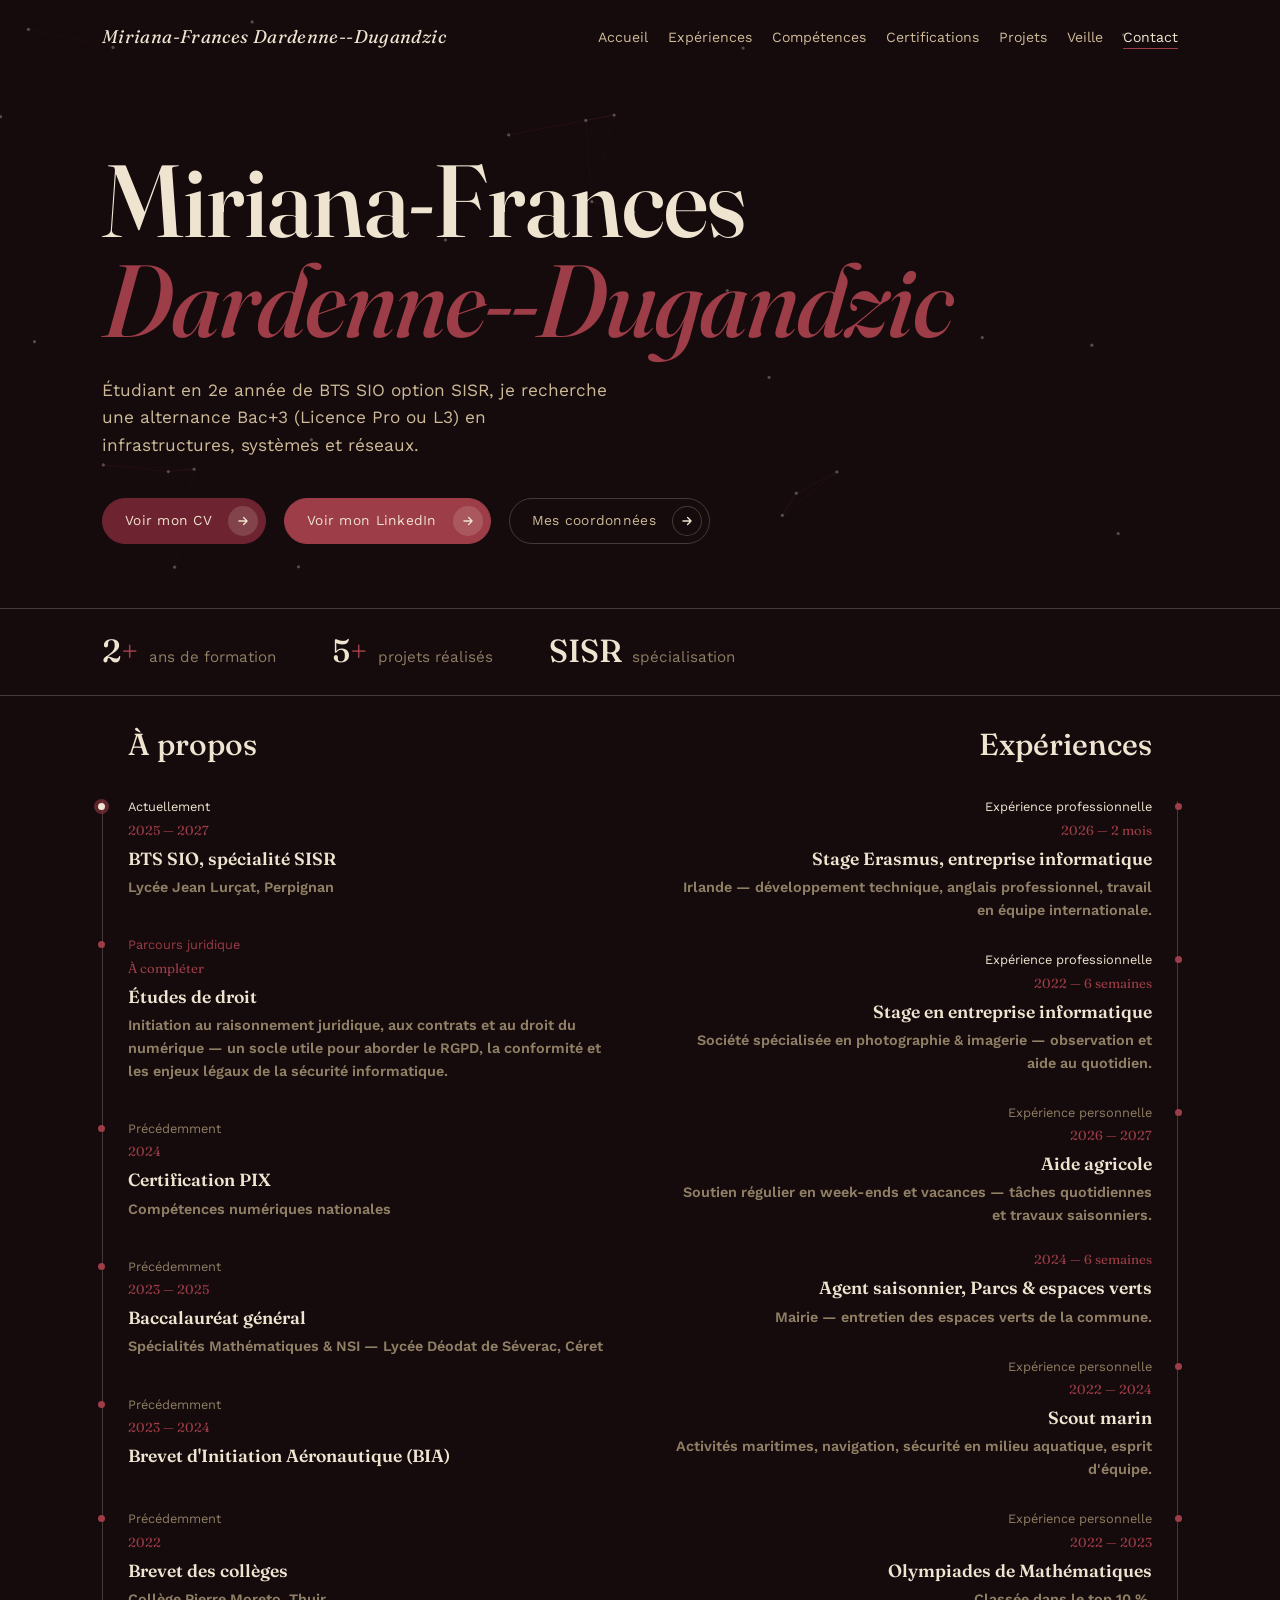
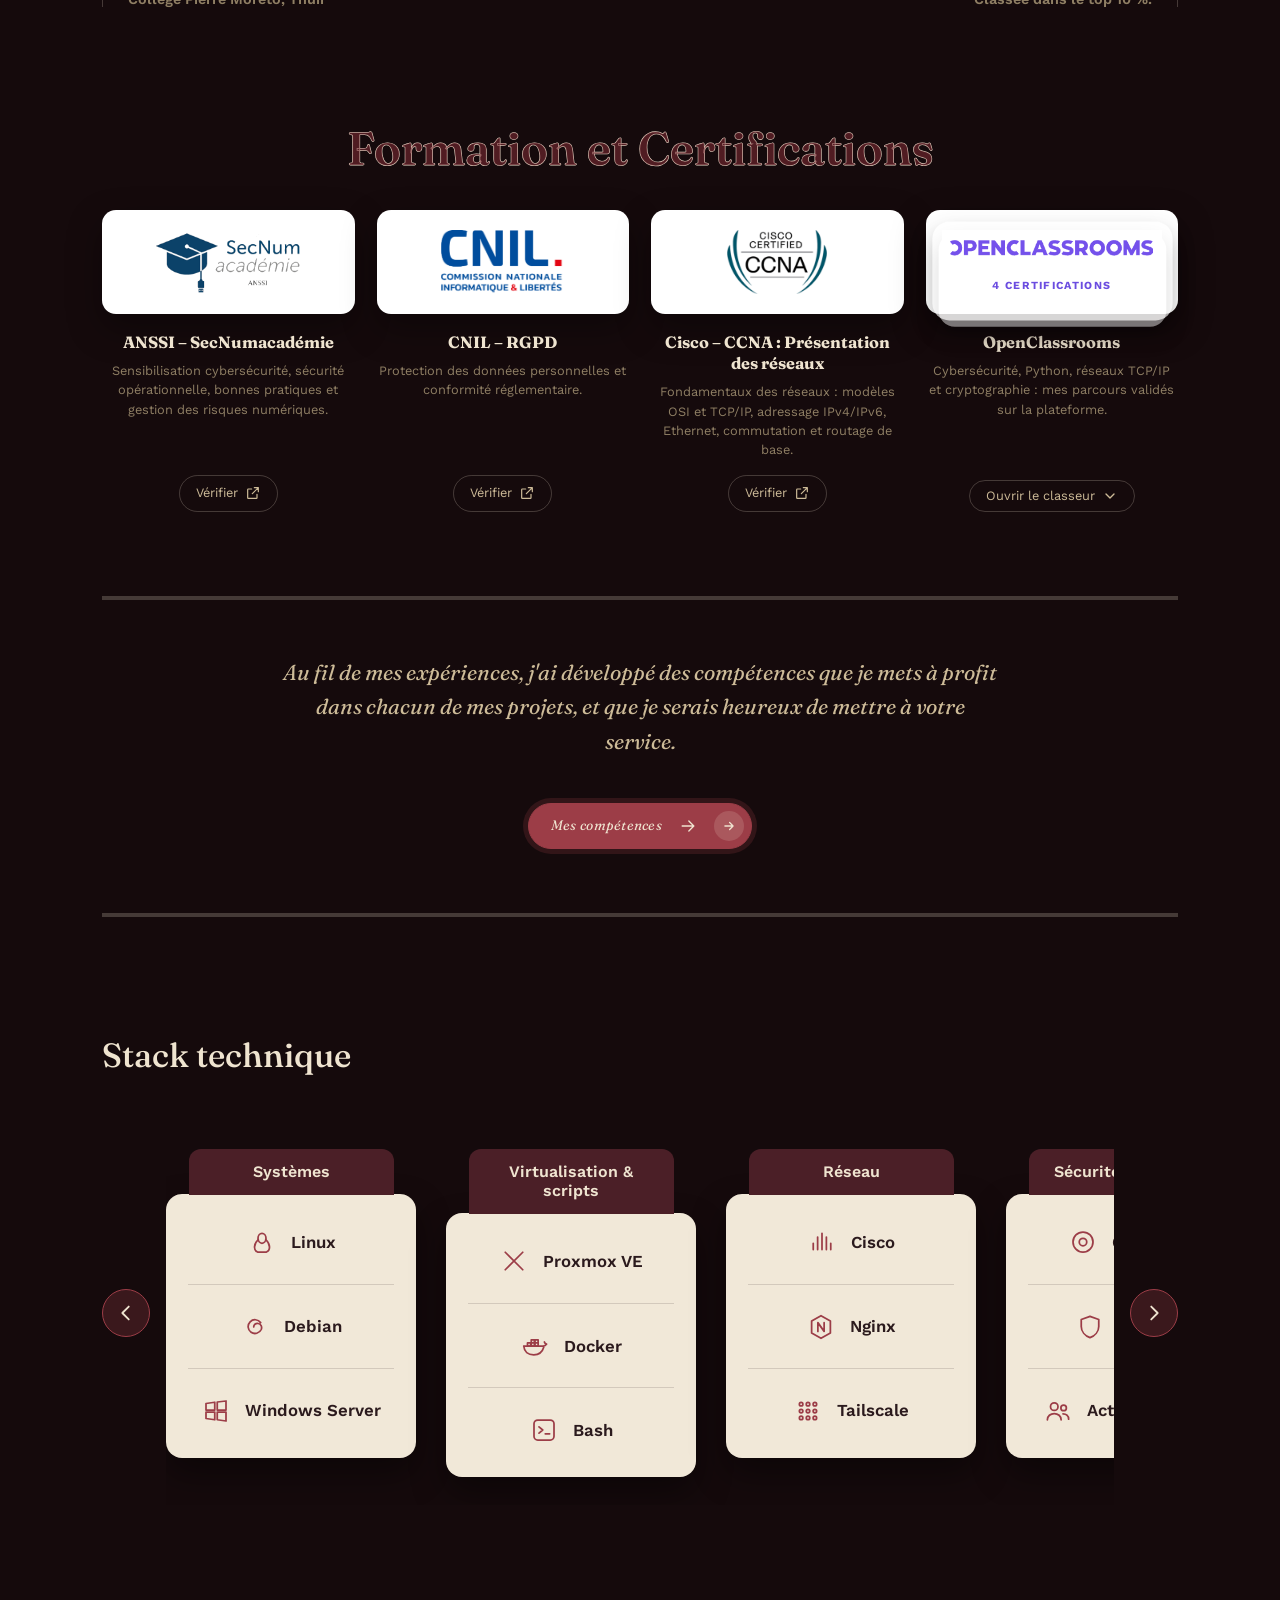
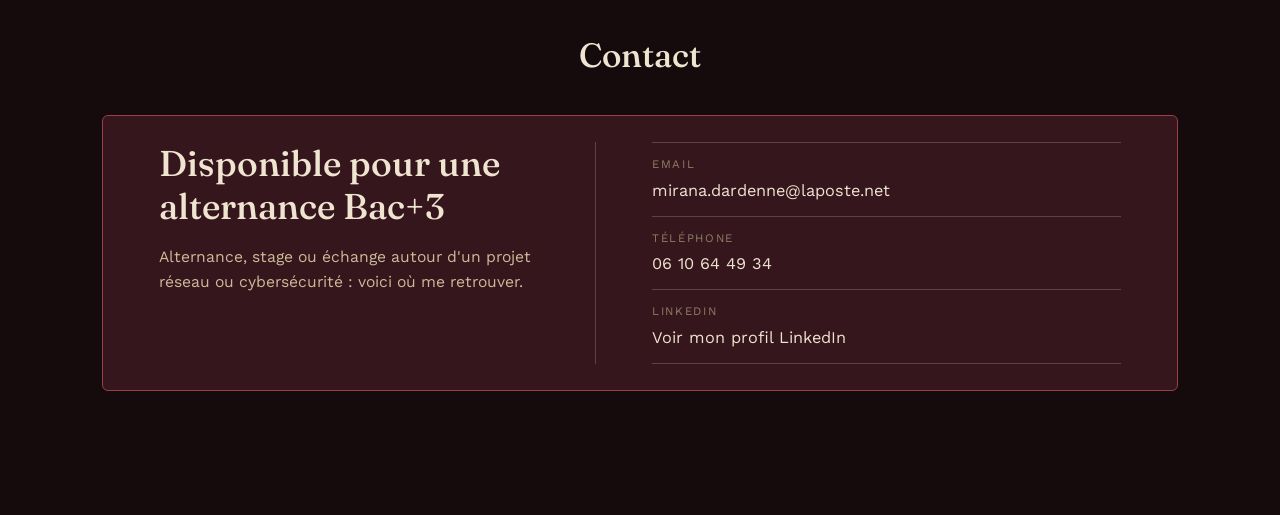
==== index.html @ 7b044eae "Add files via upload" ====
<!DOCTYPE html>
<html lang="fr">
<head>
<meta charset="UTF-8">
<meta name="viewport" content="width=device-width, initial-scale=1.0">
<title>Miriana-Frances Dardenne--Dugandzic — Portfolio</title>
<meta name="description" content="Portfolio de Miriana Dardenne, étudiante en BTS SIO spécialité réseaux (SISR).">
<link rel="preconnect" href="https://fonts.googleapis.com">
<link rel="preconnect" href="https://fonts.gstatic.com" crossorigin>
<link href="https://fonts.googleapis.com/css2?family=Fraunces:ital,opsz,wght@0,9..144,300;0,9..144,400;0,9..144,500;0,9..144,600;1,9..144,400;1,9..144,500&family=Work+Sans:wght@300;400;500;600&display=swap" rel="stylesheet">
<link rel="stylesheet" href="style.css">
</head>
<body>

<header id="site-header">
  <div class="wrap">
    <a href="index.html" class="brand">Miriana-Frances Dardenne--Dugandzic</a>
    <button class="nav-toggle" id="navToggle" aria-label="Menu">
      <span></span><span></span><span></span>
    </button>
    <nav id="siteNav">
      <ul>
        <li><a href="#" class="nav-link">Accueil</a></li>
        <li><a href="#apropos" class="nav-link">Expériences</a></li>
        <li><a href="competences.html#competences" class="nav-link">Compétences</a></li>
        <li><a href="#certifications" class="nav-link">Certifications</a></li>
        <li><a href="projets.html#projets" class="nav-link">Projets</a></li>
        <li><a href="veille.html#veille" class="nav-link">Veille</a></li>
        <li><a href="#contact" class="nav-link">Contact</a></li>
      </ul>
    </nav>
  </div>
</header>

<!-- ================= HERO ================= -->
<section class="hero" style="border-top:none; padding:150px 0 64px;">
  <canvas id="network-canvas"></canvas>
  <div class="wrap">
    <h1>Miriana-Frances<br><em>Dardenne--Dugandzic</em></h1>
    <p class="lead">Étudiant en 2e année de BTS SIO option SISR, je recherche une alternance Bac+3 (Licence Pro ou L3) en infrastructures, systèmes et réseaux.</p>
    <div class="cta-row">
      <a href="CV_Miriana_Dardenne.pdf" target="_blank" rel="noopener" class="btn btn-primary">Voir mon CV</a>
      <!-- 🔧 remplace le lien ci-dessous par l'adresse de ton profil LinkedIn -->
      <a href="https://www.linkedin.com/in/miriana-dardenne-1625ba385/" target="_blank" rel="noopener" class="btn btn-accent">Voir mon LinkedIn</a>
      <a href="#contact" class="btn btn-ghost">Mes coordonnées</a>
    </div>
  </div>
</section>

<!-- ================= CHIFFRES CLÉS ================= -->
<section class="stats-band">
  <div class="wrap">
    <div class="stats-row">
      <div class="stat">
        <span class="stat-value">2<em>+</em></span>
        <span class="stat-label">ans de formation</span>
      </div>
      <div class="stat">
        <span class="stat-value">5<em>+</em></span>
        <span class="stat-label">projets réalisés</span>
      </div>
      <div class="stat">
        <span class="stat-value">SISR</span>
        <span class="stat-label">spécialisation</span>
      </div>
    </div>
  </div>
</section>

<!-- ================= À PROPOS ================= -->
<section id="apropos">
  <div class="wrap">
    <div class="section-panel no-frame">

      <div class="parcours-cols">

        <!-- À gauche : À propos (parcours de formation) -->
        <div class="parcours-col">
          <h3 class="col-title">À propos</h3>
          <div class="timeline parcours">
        <div class="timeline-item is-current">
          <span class="timeline-state">Actuellement</span>
          <span class="timeline-year">2025 — 2027</span>
          <h3>BTS SIO, spécialité SISR</h3>
          <p>Lycée Jean Lurçat, Perpignan</p>
        </div>
        <!-- 🔧 À compléter : précise l'année, l'établissement et le niveau de tes études de droit -->
        <div class="timeline-item is-law">
          <span class="timeline-state">Parcours juridique</span>
          <span class="timeline-year">À compléter</span>
          <h3>Études de droit</h3>
          <p>Initiation au raisonnement juridique, aux contrats et au droit du numérique — un socle utile pour aborder le RGPD, la conformité et les enjeux légaux de la sécurité informatique.</p>
        </div>
        <div class="timeline-item">
          <span class="timeline-state">Précédemment</span>
          <span class="timeline-year">2024</span>
          <h3>Certification PIX</h3>
          <p>Compétences numériques nationales</p>
        </div>
        <div class="timeline-item">
          <span class="timeline-state">Précédemment</span>
          <span class="timeline-year">2023 — 2025</span>
          <h3>Baccalauréat général</h3>
          <p>Spécialités Mathématiques &amp; NSI — Lycée Déodat de Séverac, Céret</p>
        </div>
        <div class="timeline-item">
          <span class="timeline-state">Précédemment</span>
          <span class="timeline-year">2023 — 2024</span>
          <h3>Brevet d'Initiation Aéronautique (BIA)</h3>
        </div>
        <div class="timeline-item">
          <span class="timeline-state">Précédemment</span>
          <span class="timeline-year">2022</span>
          <h3>Brevet des collèges</h3>
          <p>Collège Pierre Moreto, Thuir</p>
        </div>
          </div>
        </div>

        <!-- À droite : Expériences (professionnelles puis personnelles), en miroir -->
        <div class="parcours-col parcours-col-right">
          <h3 class="col-title">Expériences</h3>
          <div class="timeline parcours parcours-exp parcours-mirror">
        <div class="timeline-item is-pro">
          <span class="timeline-state">Expérience professionnelle</span>
          <span class="timeline-year">2026 — 2 mois</span>
          <h3>Stage Erasmus, entreprise informatique</h3>
          <p>Irlande — développement technique, anglais professionnel, travail en équipe internationale.</p>
        </div>
        <div class="timeline-item is-pro">
          <span class="timeline-state">Expérience professionnelle</span>
          <span class="timeline-year">2022 — 6 semaines</span>
          <h3>Stage en entreprise informatique</h3>
          <p>Société spécialisée en photographie &amp; imagerie — observation et aide au quotidien.</p>
        </div>
        <div class="timeline-item">
          <span class="timeline-state">Expérience personnelle</span>
          <span class="timeline-year">2026 — 2027</span>
          <h3>Aide agricole</h3>
          <p>Soutien régulier en week-ends et vacances — tâches quotidiennes et travaux saisonniers.</p>
          <div class="timeline-sub">
          <span class="timeline-year">2024 — 6 semaines</span>
          <h3>Agent saisonnier, Parcs &amp; espaces verts</h3>
          <p>Mairie — entretien des espaces verts de la commune.</p>
          </div>
        </div>
        <div class="timeline-item">
          <span class="timeline-state">Expérience personnelle</span>
          <span class="timeline-year">2022 — 2024</span>
          <h3>Scout marin</h3>
          <p>Activités maritimes, navigation, sécurité en milieu aquatique, esprit d'équipe.</p>
        </div>
        <div class="timeline-item">
          <span class="timeline-state">Expérience personnelle</span>
          <span class="timeline-year">2022 — 2023</span>
          <h3>Olympiades de Mathématiques</h3>
          <p>Classée dans le top 10 %.</p>
        </div>
          </div>
        </div>

      </div>

    </div>
  </div>
</section>

<!-- ================= CERTIFICATIONS ================= -->
<section id="certifications">
  <div class="wrap">
    <div class="section-head">
      <h2 class="title-outline">Formation et Certifications</h2>
    </div>
    <div class="cert-grid">
      <div class="cert-card">
        <div class="cert-logo"><img src="logos/anssi_secnum.png" alt="Logo ANSSI"></div>
        <h3>ANSSI – SecNumacadémie</h3>
        <p>Sensibilisation cybersécurité, sécurité opérationnelle, bonnes pratiques et gestion des risques numériques.</p>
        <a href="certificats/Certification_ANSSI_SecNumacademie.pdf" target="_blank" rel="noopener" class="cert-verify">
          <span>Vérifier</span>
          <svg viewBox="0 0 24 24" width="16" height="16" fill="none" stroke="currentColor" stroke-width="1.8" stroke-linecap="round" stroke-linejoin="round" aria-hidden="true"><path d="M14 4h6v6M20 4l-9 9M18 14v5a1 1 0 0 1-1 1H5a1 1 0 0 1-1-1V7a1 1 0 0 1 1-1h5"/></svg>
        </a>
      </div>
      <div class="cert-card">
        <div class="cert-logo"><img src="logos/cnil.png" alt="Logo CNIL"></div>
        <h3>CNIL – RGPD</h3>
        <p>Protection des données personnelles et conformité réglementaire.</p>
        <a href="certificats/Certification_CNIL_RGPD.pdf" target="_blank" rel="noopener" class="cert-verify">
          <span>Vérifier</span>
          <svg viewBox="0 0 24 24" width="16" height="16" fill="none" stroke="currentColor" stroke-width="1.8" stroke-linecap="round" stroke-linejoin="round" aria-hidden="true"><path d="M14 4h6v6M20 4l-9 9M18 14v5a1 1 0 0 1-1 1H5a1 1 0 0 1-1-1V7a1 1 0 0 1 1-1h5"/></svg>
        </a>
      </div>
      <div class="cert-card">
        <div class="cert-logo"><img src="[data-uri]" alt="Logo Cisco CCNA"></div>
        <h3>Cisco – CCNA : Présentation des réseaux</h3>
        <p>Fondamentaux des réseaux : modèles OSI et TCP/IP, adressage IPv4/IPv6, Ethernet, commutation et routage de base.</p>
        <a href="certificats/Certification_Cisco_CCNA_Presentation_des_reseaux.pdf" target="_blank" rel="noopener" class="cert-verify">
          <span>Vérifier</span>
          <svg viewBox="0 0 24 24" width="16" height="16" fill="none" stroke="currentColor" stroke-width="1.8" stroke-linecap="round" stroke-linejoin="round" aria-hidden="true"><path d="M14 4h6v6M20 4l-9 9M18 14v5a1 1 0 0 1-1 1H5a1 1 0 0 1-1-1V7a1 1 0 0 1 1-1h5"/></svg>
        </a>
      </div>
      <div class="cert-card oc-card" id="ocCard">
        <div class="cert-logo oc-logo" id="ocLogo" role="button" tabindex="0" aria-controls="ocPanel" aria-expanded="false" aria-label="Afficher les certifications OpenClassrooms">
          <img src="logos/openclassrooms.png" alt="Logo OpenClassrooms">
          <span class="cert-topic">4 certifications</span>
        </div>
        <h3>OpenClassrooms</h3>
        <p>Cybersécurité, Python, réseaux TCP/IP et cryptographie : mes parcours validés sur la plateforme.</p>
        <button type="button" class="cert-verify oc-toggle" id="ocToggle" aria-controls="ocPanel" aria-expanded="false">
          <span class="oc-toggle-label">Ouvrir le classeur</span>
          <svg class="oc-chevron" viewBox="0 0 24 24" width="16" height="16" fill="none" stroke="currentColor" stroke-width="2" stroke-linecap="round" stroke-linejoin="round" aria-hidden="true"><path d="M6 9l6 6 6-6"/></svg>
        </button>
      </div>
      <div class="oc-panel" id="ocPanel" aria-hidden="true">
        <div class="oc-panel-clip">
          <div class="oc-panel-body">
            <div class="oc-panel-head">
              <span class="oc-panel-title">Parcours OpenClassrooms</span>
              <span class="oc-panel-count">4 certifications</span>
            </div>
            <div class="oc-sub-grid">
          <div class="cert-card">
            <div class="cert-logo"><img src="logos/openclassrooms.png" alt="Logo OpenClassrooms"><span class="cert-topic">Cybersécurité</span></div>
            <h3>Découverte de la cybersécurité</h3>
            <p>Panorama des menaces et de la défense des systèmes.</p>
            <a href="certificats/Certification_OpenClassrooms_Cybersecurite.png" target="_blank" rel="noopener" class="cert-verify">
              <span>Vérifier</span>
              <svg viewBox="0 0 24 24" width="16" height="16" fill="none" stroke="currentColor" stroke-width="1.8" stroke-linecap="round" stroke-linejoin="round" aria-hidden="true"><path d="M14 4h6v6M20 4l-9 9M18 14v5a1 1 0 0 1-1 1H5a1 1 0 0 1-1-1V7a1 1 0 0 1 1-1h5"/></svg>
            </a>
          </div>
          <div class="cert-card">
            <div class="cert-logo"><img src="logos/openclassrooms.png" alt="Logo OpenClassrooms"><span class="cert-topic">Python</span></div>
            <h3>Apprenez les bases du langage Python</h3>
            <p>Automatisation, scripting et logique de programmation.</p>
            <a href="certificats/Certification_OpenClassrooms_Python.png" target="_blank" rel="noopener" class="cert-verify">
              <span>Vérifier</span>
              <svg viewBox="0 0 24 24" width="16" height="16" fill="none" stroke="currentColor" stroke-width="1.8" stroke-linecap="round" stroke-linejoin="round" aria-hidden="true"><path d="M14 4h6v6M20 4l-9 9M18 14v5a1 1 0 0 1-1 1H5a1 1 0 0 1-1-1V7a1 1 0 0 1 1-1h5"/></svg>
            </a>
          </div>
          <div class="cert-card">
            <div class="cert-logo"><img src="logos/openclassrooms.png" alt="Logo OpenClassrooms"><span class="cert-topic">TCP/IP</span></div>
            <h3>Concevez votre réseau TCP/IP</h3>
            <p>Architecture réseau, adressage IP et fonctionnement des protocoles.</p>
            <a href="certificats/Certification_OpenClassrooms_TCP_IP.png" target="_blank" rel="noopener" class="cert-verify">
              <span>Vérifier</span>
              <svg viewBox="0 0 24 24" width="16" height="16" fill="none" stroke="currentColor" stroke-width="1.8" stroke-linecap="round" stroke-linejoin="round" aria-hidden="true"><path d="M14 4h6v6M20 4l-9 9M18 14v5a1 1 0 0 1-1 1H5a1 1 0 0 1-1-1V7a1 1 0 0 1 1-1h5"/></svg>
            </a>
          </div>
          <div class="cert-card">
            <div class="cert-logo"><img src="logos/openclassrooms.png" alt="Logo OpenClassrooms"><span class="cert-topic">Cryptographie</span></div>
            <h3>Sécurisez vos données avec la cryptographie</h3>
            <p>Chiffrement, authentification et protection des données.</p>
            <a href="certificats/Certification_OpenClassrooms_Cryptographie.png" target="_blank" rel="noopener" class="cert-verify">
              <span>Vérifier</span>
              <svg viewBox="0 0 24 24" width="16" height="16" fill="none" stroke="currentColor" stroke-width="1.8" stroke-linecap="round" stroke-linejoin="round" aria-hidden="true"><path d="M14 4h6v6M20 4l-9 9M18 14v5a1 1 0 0 1-1 1H5a1 1 0 0 1-1-1V7a1 1 0 0 1 1-1h5"/></svg>
            </a>
          </div>
            </div>
          </div>
        </div>
      </div>
    </div>
    <div class="cta-zone">
      <p class="cta-text">Au fil de mes expériences, j'ai développé des compétences que je mets à profit dans chacun de mes projets, et que je serais heureux de mettre à votre service.</p>
      <div class="cta-center">
      <a href="competences.html#competences" class="btn btn-feature">
        <span>Mes compétences</span>
        <svg viewBox="0 0 24 24" width="20" height="20" fill="none" stroke="currentColor" stroke-width="1.6" stroke-linecap="round" stroke-linejoin="round" aria-hidden="true"><path d="M5 12h14M13 6l6 6-6 6"/></svg>
      </a>
      </div>
    </div>
  </div>
</section>

<!-- ================= STACK TECHNIQUE ================= -->
<section id="stack">
  <div class="wrap">
    <div class="section-head">
      <h2>Stack technique</h2>
    </div>
    <div class="stack-carousel">
      <button class="stack-arrow stack-prev" type="button" aria-label="Précédent">
        <svg viewBox="0 0 24 24" width="22" height="22" fill="none" stroke="currentColor" stroke-width="2" stroke-linecap="round" stroke-linejoin="round" aria-hidden="true"><path d="M15 5l-7 7 7 7"/></svg>
      </button>
      <div class="stack-viewport" id="stackViewport">
      <div class="stack-track">
        <div class="stack-card">
          <div class="stack-tab">Systèmes</div>
          <ul class="stack-body">
          <li class="stack-row"><svg viewBox="0 0 24 24" width="30" height="30" fill="none" stroke="currentColor" stroke-width="1.4" stroke-linecap="round" stroke-linejoin="round" aria-hidden="true"><ellipse cx="12" cy="9" rx="3.2" ry="4"/><path d="M8.5 20c-1.5-.5-2.5-2-2.5-4 0-2.5 1.5-4.5 3-6M15.5 20c1.5-.5 2.5-2 2.5-4 0-2.5-1.5-4.5-3-6M8.5 20h7"/></svg><span>Linux</span></li>
          <li class="stack-row"><svg viewBox="0 0 24 24" width="30" height="30" fill="none" stroke="currentColor" stroke-width="1.4" stroke-linecap="round" stroke-linejoin="round" aria-hidden="true"><path d="M16.5 8.5A5.5 5.5 0 1 0 17 14c.8-2-.2-4.5-2.5-4.8-2-.3-3.6 1-3.5 2.8"/></svg><span>Debian</span></li>
          <li class="stack-row"><svg viewBox="0 0 24 24" width="30" height="30" fill="none" stroke="currentColor" stroke-width="1.4" stroke-linecap="round" stroke-linejoin="round" aria-hidden="true"><path d="M4 6l7-1v6.2H4zM13 4.8L20 4v7.2h-7zM4 12.8h7V19l-7-1zM13 12.8h7V20l-7-1z"/></svg><span>Windows Server</span></li>
          </ul>
        </div>
        <div class="stack-card">
          <div class="stack-tab">Virtualisation &amp; scripts</div>
          <ul class="stack-body">
          <li class="stack-row"><svg viewBox="0 0 24 24" width="30" height="30" fill="none" stroke="currentColor" stroke-width="1.4" stroke-linecap="round" stroke-linejoin="round" aria-hidden="true"><path d="M5 5l14 14M19 5L5 19"/></svg><span>Proxmox VE</span></li>
          <li class="stack-row"><svg viewBox="0 0 24 24" width="30" height="30" fill="none" stroke="currentColor" stroke-width="1.4" stroke-linecap="round" stroke-linejoin="round" aria-hidden="true"><path d="M3 12h15.5c1.2 0 2.2-.6 2.8-1.5-1-.2-1.6-.8-1.8-1.7M3 12c.3 4.5 3.5 7 8 7 4.5 0 7-2.5 8-6"/><path d="M6 9.5h2.5V12H6zM9 9.5h2.5V12H9zM12 9.5h2.5V12H12zM9 7h2.5v2.5H9zM12 7h2.5v2.5H12z"/></svg><span>Docker</span></li>
          <li class="stack-row"><svg viewBox="0 0 24 24" width="30" height="30" fill="none" stroke="currentColor" stroke-width="1.4" stroke-linecap="round" stroke-linejoin="round" aria-hidden="true"><rect x="4" y="4" width="16" height="16" rx="3"/><path d="M8 9.5l3 2.5-3 2.5M13 15h3.5"/></svg><span>Bash</span></li>
          </ul>
        </div>
        <div class="stack-card">
          <div class="stack-tab">Réseau</div>
          <ul class="stack-body">
          <li class="stack-row"><svg viewBox="0 0 24 24" width="30" height="30" fill="none" stroke="currentColor" stroke-width="1.4" stroke-linecap="round" stroke-linejoin="round" aria-hidden="true"><path d="M5 18v-5M8.5 18V8M12 18V5M15.5 18V8M19 18v-5"/></svg><span>Cisco</span></li>
          <li class="stack-row"><svg viewBox="0 0 24 24" width="30" height="30" fill="none" stroke="currentColor" stroke-width="1.4" stroke-linecap="round" stroke-linejoin="round" aria-hidden="true"><path d="M12 3l7.5 4.2v9.6L12 21l-7.5-4.2V7.2z"/><path d="M9.5 15.5v-7l5 7v-7"/></svg><span>Nginx</span></li>
          <li class="stack-row"><svg viewBox="0 0 24 24" width="30" height="30" fill="none" stroke="currentColor" stroke-width="1.4" stroke-linecap="round" stroke-linejoin="round" aria-hidden="true"><circle cx="6.5" cy="6.5" r="1.4"/><circle cx="12" cy="6.5" r="1.4"/><circle cx="17.5" cy="6.5" r="1.4"/><circle cx="6.5" cy="12" r="1.4"/><circle cx="12" cy="12" r="1.4"/><circle cx="17.5" cy="12" r="1.4"/><circle cx="6.5" cy="17.5" r="1.4"/><circle cx="12" cy="17.5" r="1.4"/><circle cx="17.5" cy="17.5" r="1.4"/></svg><span>Tailscale</span></li>
          </ul>
        </div>
        <div class="stack-card">
          <div class="stack-tab">Sécurité &amp; annuaire</div>
          <ul class="stack-body">
          <li class="stack-row"><svg viewBox="0 0 24 24" width="30" height="30" fill="none" stroke="currentColor" stroke-width="1.4" stroke-linecap="round" stroke-linejoin="round" aria-hidden="true"><circle cx="12" cy="12" r="8"/><circle cx="12" cy="12" r="3"/></svg><span>OPNsense</span></li>
          <li class="stack-row"><svg viewBox="0 0 24 24" width="30" height="30" fill="none" stroke="currentColor" stroke-width="1.4" stroke-linecap="round" stroke-linejoin="round" aria-hidden="true"><path d="M12 3.5l7 2.5v5.5c0 4-3 7.5-7 9-4-1.5-7-5-7-9V6z"/></svg><span>pfSense</span></li>
          <li class="stack-row"><svg viewBox="0 0 24 24" width="30" height="30" fill="none" stroke="currentColor" stroke-width="1.4" stroke-linecap="round" stroke-linejoin="round" aria-hidden="true"><circle cx="9" cy="8.5" r="3"/><path d="M3.5 19c0-3 2.5-5 5.5-5s5.5 2 5.5 5"/><circle cx="16.5" cy="9.5" r="2.2"/><path d="M16 14.2c2.5 0 4.5 1.6 4.5 4.3"/></svg><span>Active Directory</span></li>
          </ul>
        </div>
        <div class="stack-card">
          <div class="stack-tab">Supervision</div>
          <ul class="stack-body">
          <li class="stack-row"><svg viewBox="0 0 24 24" width="30" height="30" fill="none" stroke="currentColor" stroke-width="1.4" stroke-linecap="round" stroke-linejoin="round" aria-hidden="true"><circle cx="12" cy="12" r="8"/><path d="M12 8a4 4 0 1 0 4 4h-4"/></svg><span>Grafana</span></li>
          <li class="stack-row"><svg viewBox="0 0 24 24" width="30" height="30" fill="none" stroke="currentColor" stroke-width="1.4" stroke-linecap="round" stroke-linejoin="round" aria-hidden="true"><path d="M4 6.5h16M4 10.5h11M4 14.5h16M4 18.5h8"/></svg><span>Loki</span></li>
          <li class="stack-row"><svg viewBox="0 0 24 24" width="30" height="30" fill="none" stroke="currentColor" stroke-width="1.4" stroke-linecap="round" stroke-linejoin="round" aria-hidden="true"><path d="M4 7h10M4 12h14M4 17h10M16 9.5l3 2.5-3 2.5"/></svg><span>Syslog</span></li>
          </ul>
        </div>
      </div>
      </div>
      <button class="stack-arrow stack-next" type="button" aria-label="Suivant">
        <svg viewBox="0 0 24 24" width="22" height="22" fill="none" stroke="currentColor" stroke-width="2" stroke-linecap="round" stroke-linejoin="round" aria-hidden="true"><path d="M9 5l7 7-7 7"/></svg>
      </button>
    </div>
  </div>
</section>

<!-- ================= CONTACT ================= -->
<section id="contact">
  <div class="wrap">
    <div class="section-head">
      <h2>Contact</h2>
    </div>
    <div class="section-panel">
    <div class="contact-grid">
      <div class="contact-intro">
        <h2 class="big">Disponible pour une alternance Bac+3</h2>
        <p>Alternance, stage ou échange autour d'un projet réseau ou cybersécurité : voici où me retrouver.</p>
      </div>
      <div class="contact-details">
        <ul class="contact-list">
          <li>
            <span class="label">Email</span>
            <a href="mailto:mirana.dardenne@laposte.net">mirana.dardenne@laposte.net</a>
          </li>
          <li>
            <span class="label">Téléphone</span>
            <a href="tel:+33610644934">06 10 64 49 34</a>
          </li>
          <li>
            <span class="label">LinkedIn</span>
            <!-- 🔧 remplace TON-PROFIL par l'adresse de ton profil LinkedIn -->
            <a href="https://www.linkedin.com/in/miriana-dardenne-1625ba385/" target="_blank" rel="noopener">Voir mon profil LinkedIn</a>
          </li>
        </ul>
      </div>
    </div>
    </div>
  </div>
</section>

<footer>
  <div class="wrap">
  </div>
</footer>

<script src="script.js"></script>
</body>
</html>
---- style.css ----
:root{
  --bg: #150a0c;
  --bg-panel: #1c0f12;
  --bg-panel-2: #241417;
  --bordeaux: #6e2430;
  --bordeaux-light: #9c3d47;
  --bordeaux-deep: #421821;
  --bordeaux-panel: #35161d;
  --beige: #efe4d0;
  --beige-dim: #cdbb98;
  --beige-muted: #8f7f64;
  --line: rgba(239,228,208,0.12);
  --line-strong: rgba(239,228,208,0.22);
  --radius: 2px;
  --maxw: 1140px;
}

*{ box-sizing:border-box; }

html{ scroll-behavior:smooth; }

body{
  margin:0;
  background:var(--bg);
  color:var(--beige-dim);
  font-family:'Work Sans', sans-serif;
  font-weight:400;
  line-height:1.6;
  -webkit-font-smoothing:antialiased;
}

h1,h2,h3{
  font-family:'Fraunces', serif;
  color:var(--beige);
  margin:0;
  font-weight:500;
}

a{ color:inherit; text-decoration:none; }

::selection{ background:var(--bordeaux); color:var(--beige); }

.wrap{
  max-width:var(--maxw);
  margin:0 auto;
  padding:0 32px;
}

/* ---------- Header ---------- */
header{
  position:fixed;
  top:0; left:0; right:0;
  z-index:100;
  padding:22px 0;
  transition:background .35s ease, padding .35s ease, border-color .35s ease;
  border-bottom:1px solid transparent;
}
header.scrolled{
  background:rgba(21,10,12,0.92);
  backdrop-filter:blur(8px);
  padding:14px 0;
  border-bottom:1px solid transparent;
}
header .wrap{
  display:flex;
  align-items:center;
  justify-content:space-between;
}
.brand{
  font-family:'Fraunces', serif;
  font-style:italic;
  font-size:1.15rem;
  color:var(--beige);
  letter-spacing:.02em;
}
nav ul{
  display:flex;
  gap:20px;
  list-style:none;
  margin:0; padding:0;
}
nav a{
  font-size:.88rem;
  color:var(--beige-dim);
  position:relative;
  padding-bottom:4px;
  transition:color .25s ease;
}
nav a::after{
  content:'';
  position:absolute;
  left:0; bottom:0;
  width:0; height:1px;
  background:var(--bordeaux-light);
  transition:width .3s ease;
}
nav a:hover, nav a.active{ color:var(--beige); }
nav a:hover::after, nav a.active::after{ width:100%; }

.nav-toggle{
  display:none;
  flex-direction:column;
  gap:5px;
  background:none;
  border:none;
  cursor:pointer;
  padding:6px;
}
.nav-toggle span{
  width:22px; height:1px;
  background:var(--beige);
  display:block;
}

/* ---------- Hero ---------- */
.hero{
  position:relative;
  min-height:0;
  display:flex;
  align-items:center;
  overflow:hidden;
}
#network-canvas{
  position:absolute;
  inset:0;
  width:100%; height:100%;
  opacity:.55;
}
.hero .wrap{
  position:relative;
  z-index:2;
  width:100%;
}
.hero-eyebrow{
  font-size:.85rem;
  color:var(--beige-muted);
  margin-bottom:18px;
  opacity:0;
  animation:rise .8s ease .1s forwards;
}
.hero h1{
  font-size:clamp(3.2rem, 9vw, 6.4rem);
  line-height:.98;
  letter-spacing:-.01em;
  opacity:0;
  animation:rise .9s ease .25s forwards;
}
.hero h1 em{
  font-style:italic;
  color:var(--bordeaux-light);
}
.hero p.lead{
  max-width:520px;
  margin-top:26px;
  font-size:1.08rem;
  color:var(--beige-dim);
  opacity:0;
  animation:rise .9s ease .45s forwards;
}
.hero .cta-row{
  margin-top:38px;
  display:flex;
  gap:18px;
  flex-wrap:wrap;
  opacity:0;
  animation:rise .9s ease .6s forwards;
}
.btn{
  display:inline-block;
  padding:13px 28px;
  font-size:.92rem;
  border:1px solid var(--line-strong);
  border-radius:var(--radius);
  transition:border-color .25s ease, background .25s ease, color .25s ease;
}
.btn-primary{
  background:var(--bordeaux);
  border-color:var(--bordeaux);
  color:var(--beige);
}
.btn-primary:hover{ background:var(--bordeaux-light); border-color:var(--bordeaux-light); }
.btn-ghost:hover{ border-color:var(--beige-dim); color:var(--beige); }
.btn-accent{
  background:var(--bordeaux-light);
  border-color:var(--bordeaux-light);
  color:var(--beige);
}
.btn-accent:hover{ background:var(--bordeaux); border-color:var(--bordeaux); }

@keyframes rise{
  from{ opacity:0; transform:translateY(16px); }
  to{ opacity:1; transform:translateY(0); }
}

/* ---------- Sections ---------- */
section{
  padding:56px 0;
  border-top:none;
}
.section-head{
  display:flex;
  align-items:baseline;
  gap:18px;
  margin-bottom:32px;
}
.section-head .index{
  font-family:'Fraunces', serif;
  font-style:italic;
  color:var(--bordeaux-light);
  font-size:1rem;
}
.section-head h2{
  font-size:2.1rem;
}

/* Introduction courte en haut d'une page dédiée (Projets, Veille) */
.page-lead{
  max-width:640px;
  margin-bottom:48px;
  font-size:1.03rem;
}

/* Panneau de fond bordeaux clair, réservé aux grosses sections
   (À propos, Compétences, Expériences, Contact) */
.section-panel{
  background:var(--bordeaux-panel);
  border:1px solid var(--bordeaux-light);
  border-radius:6px;
  padding:56px;
}

/* Panneau sans cadre (section À propos) */
.section-panel.no-frame{
  background:none;
  border:none;
  border-radius:0;
  padding:0;
}

/* À propos */
.apropos-grid{
  display:grid;
  grid-template-columns:1.1fr 1fr;
  gap:64px;
}
.apropos-bio p{ margin:0 0 20px; font-size:1.03rem; }
.info-list{
  list-style:none; margin:26px 0 0; padding:0;
  display:flex; flex-wrap:wrap; gap:10px 22px;
  font-size:.9rem;
  color:var(--beige-muted);
}
.info-list li::before{ content:'— '; color:var(--bordeaux-light); }

.timeline{ position:relative; padding-left:26px; }
.timeline::before{
  content:'';
  position:absolute; left:0; top:4px; bottom:4px;
  width:1px;
  background:var(--line-strong);
}
.timeline-item{ position:relative; padding-bottom:28px; }
.timeline-item:last-child{ padding-bottom:0; }
.timeline-item::before{
  content:'';
  position:absolute; left:-30px; top:6px;
  width:7px; height:7px;
  background:var(--bordeaux-light);
  border-radius:50%;
}
.timeline-year{
  font-size:.82rem;
  color:var(--bordeaux-light);
  display:block;
  margin-bottom:4px;
  font-family:'Fraunces', serif;
}
.timeline-item h3{
  font-size:1rem;
  font-weight:500;
  margin-bottom:3px;
}
.timeline-item p{
  margin:0;
  font-size:.9rem;
  color:var(--beige-muted);
}

/* Parcours (À propos) : texte en gras, étiquettes d'état, bulle de présentation */
.parcours{ max-width:760px; }
.parcours .timeline-item h3{ font-weight:600; font-size:1.1rem; }
.parcours .timeline-item p{ font-weight:600; }
.timeline-state{
  display:block;
  font-size:.8rem;
  color:var(--beige-muted);
  margin-bottom:2px;
}
.timeline-item.is-current .timeline-state{ color:var(--beige); }
.timeline-item.is-current::before{
  background:var(--beige);
  box-shadow:0 0 0 4px rgba(156,61,71,.55);
}
.parcours-cols{
  display:grid;
  grid-template-columns:1fr 1fr;
  gap:64px;
  align-items:stretch;
}
/* Les deux colonnes ont la même hauteur : les points se répartissent pour finir au même niveau */
.parcours-col{ display:flex; flex-direction:column; }
.parcours-col .timeline{
  flex:1;
  display:flex;
  flex-direction:column;
  justify-content:space-between;
}
.parcours-exp{ margin-top:0; }
.timeline-sub{ margin-top:22px; }
.col-title{
  font-size:1.9rem;
  line-height:1.1;
  margin-bottom:36px;
  padding-left:26px;
}
.parcours-col-right .col-title{ padding-left:0; padding-right:26px; text-align:right; }
/* Version miroir : tige et points à droite, texte collé à droite */
.parcours-mirror{ padding-left:0; padding-right:26px; text-align:right; }
.parcours-mirror::before{ left:auto; right:0; }
.parcours-mirror .timeline-item::before{ left:auto; right:-30px; }
.parcours-exp .timeline-item{ padding-bottom:28px; }
.parcours-exp .timeline-item:last-child{ padding-bottom:0; }
.timeline-item.is-pro .timeline-state{ color:var(--beige); }
.about-bubble{
  margin-top:56px;
  padding:36px 40px;
  background:var(--bordeaux-deep);
  border:1px solid var(--line-strong);
  border-radius:6px;
}
.about-bubble p{ margin:0 0 20px; font-size:1.03rem; }
.about-bubble .info-list{ margin-top:6px; }

/* Compétences */
.skills-grid{
  display:grid;
  grid-template-columns:repeat(2, 1fr);
  gap:1px;
  background:var(--line);
  border:1px solid var(--line);
}
.skill-card{
  background:transparent;
  padding:38px;
}
.skill-card h3{
  font-size:1.15rem;
  margin-bottom:18px;
  font-weight:500;
}
.tag-row{ display:flex; flex-wrap:wrap; gap:9px; }
.tag{
  font-family:'Work Sans', sans-serif;
  font-size:.78rem;
  padding:6px 12px;
  border:1px solid var(--line-strong);
  color:var(--beige-dim);
  border-radius:var(--radius);
}

/* Chiffres clés (entre l'accueil et À propos) */
.stats-band{ padding:26px 0; }
.stats-band + section{ padding-top:32px; }
.stats-row{ display:flex; flex-wrap:wrap; gap:14px 56px; }
.stat{ display:flex; flex-direction:row; align-items:baseline; gap:10px; }
.stat-value{
  font-family:'Fraunces', serif;
  font-weight:500;
  font-size:2rem;
  line-height:1;
  color:var(--beige);
}
.stat-value em{ font-style:normal; color:var(--bordeaux-light); }
.stat-label{ font-size:.95rem; color:var(--beige-muted); }

/* Bouton Compétences en fin de bloc Expériences */
.exp-next{ margin-top:56px; }
.exp-next p{
  margin:0 0 16px;
  font-family:'Fraunces', serif;
  font-style:italic;
  font-size:1.05rem;
  color:var(--beige-dim);
}

/* Page Compétences : cartes */
.comp-grid{
  display:grid;
  grid-template-columns:repeat(2, 1fr);
  gap:20px;
  margin-top:30px;
}
.comp-card{
  display:flex;
  flex-direction:column;
  gap:16px;
  background:var(--bordeaux-panel);
  border:1px solid var(--line-strong);
  border-radius:6px;
  padding:32px 30px;
  transition:border-color .25s ease;
}
.comp-card:hover{ border-color:var(--bordeaux-light); }
.comp-head{ display:flex; align-items:center; gap:14px; }
.comp-head svg{ color:var(--bordeaux-light); flex-shrink:0; }
.comp-head h3{ font-size:1.15rem; }
.comp-card p{ margin:0; font-size:.95rem; color:var(--beige-muted); flex-grow:1; }

/* Certifications & Formations */
.cert-grid{
  display:grid;
  grid-template-columns:repeat(3, 1fr);
  gap:20px;
  margin-top:30px;
}
.cert-card{
  display:flex;
  flex-direction:column;
  align-items:center;
  text-align:center;
  background:var(--bordeaux-panel);
  border:1px solid var(--line-strong);
  border-radius:14px;
  padding:36px 28px 32px;
  transition:border-color .25s ease;
}
.cert-card:hover{ border-color:var(--bordeaux-light); }
.cert-icon{
  width:104px; height:104px;
  display:flex; align-items:center; justify-content:center;
  border-radius:50%;
  background:var(--bordeaux-deep);
  color:var(--bordeaux-light);
  margin-bottom:26px;
}
.cert-card h3{ font-size:1.12rem; line-height:1.35; margin-bottom:12px; }
.cert-card p{ margin:0 0 26px; font-size:.9rem; color:var(--beige-muted); flex-grow:1; }
.cert-verify{
  display:inline-flex;
  align-items:center;
  gap:9px;
  padding:9px 22px;
  font-size:.88rem;
  color:var(--beige-dim);
  border:1px solid var(--line-strong);
  border-radius:999px;
  transition:border-color .25s ease, color .25s ease, background .25s ease;
}
.cert-verify:hover{ border-color:var(--bordeaux-light); color:var(--beige); background:var(--bordeaux-deep); }

/* Bouton « Mes compétences » centré sous les certifications */
.cta-center{ display:flex; justify-content:center; margin-top:56px; }
.btn-feature{
  display:inline-flex;
  align-items:center;
  gap:14px;
  padding:18px 52px;
  font-family:'Fraunces', serif;
  font-style:italic;
  font-size:1.2rem;
  color:var(--beige);
  background:var(--bordeaux-light);
  border:1px solid var(--bordeaux-light);
  border-radius:999px;
  box-shadow:0 0 0 5px rgba(156,61,71,.22);
  transition:background .3s ease, box-shadow .3s ease, transform .3s ease;
}
.btn-feature svg{ transition:transform .3s ease; }
.btn-feature:hover{
  background:var(--bordeaux);
  box-shadow:0 0 0 9px rgba(156,61,71,.2);
}
.btn-feature:hover svg{ transform:translateX(5px); }
.btn-feature:focus-visible{ outline:2px solid var(--beige); outline-offset:6px; }

/* Stack technique */
.stack-grid{
  display:grid;
  grid-template-columns:repeat(5, 1fr);
  gap:16px;
}
.stack-item{
  display:flex;
  flex-direction:column;
  align-items:center;
  justify-content:center;
  gap:14px;
  padding:30px 12px;
  background:var(--bordeaux-deep);
  border:1px solid var(--line-strong);
  border-radius:6px;
  color:var(--beige-dim);
  font-size:.88rem;
  text-align:center;
  transition:border-color .25s ease, color .25s ease, background .25s ease;
}
.stack-item svg{ color:var(--bordeaux-light); transition:color .25s ease; }
.stack-item:hover{ border-color:var(--bordeaux-light); color:var(--beige); background:var(--bg-panel-2); }
.stack-item:hover svg{ color:var(--beige); }

/* Projets */
.projects-grid{
  display:grid;
  grid-template-columns:repeat(auto-fit, minmax(280px, 1fr));
  gap:1px;
  background:var(--line);
  border:1px solid var(--line);
}
.project-card{
  background:var(--bg);
  padding:34px;
  display:flex;
  flex-direction:column;
  transition:background .3s ease;
}
.project-card:hover{ background:var(--bg-panel); }
.project-meta{
  font-size:.78rem;
  color:var(--bordeaux-light);
  margin-bottom:14px;
  font-family:'Fraunces', serif;
  font-style:italic;
}
.project-card h3{
  font-size:1.15rem;
  margin-bottom:12px;
}
.project-card p{
  font-size:.92rem;
  color:var(--beige-muted);
  flex-grow:1;
  margin:0 0 18px;
}

/* Expériences */
.exp-columns{
  display:grid;
  grid-template-columns:1fr 1fr;
  gap:64px;
}
h3.group-title{
  font-size:.95rem;
  text-transform:none;
  color:var(--beige);
  font-weight:500;
  margin-bottom:30px;
  font-family:'Work Sans', sans-serif;
  padding-bottom:10px;
  border-bottom:none;
}

/* Groupes de projets (Projets personnels / Projets de formation) */
.projects-group + .projects-group{ margin-top:64px; }

/* Veille */
.veille-grid{
  display:grid;
  grid-template-columns:repeat(3, 1fr);
  gap:28px;
}
.veille-card{
  border-left:1px solid var(--bordeaux-light);
  padding-left:22px;
}
.veille-card h3{
  font-size:1.05rem;
  margin-bottom:10px;
}
.veille-card p{
  font-size:.9rem;
  color:var(--beige-muted);
  margin:0;
}

/* Contact */
.contact-grid{
  display:grid;
  grid-template-columns:1.1fr 1fr;
  gap:64px;
  align-items:start;
}
.contact-grid h2.big{
  font-size:clamp(2.2rem, 5vw, 3.4rem);
  line-height:1.05;
}
.contact-intro p{
  margin:20px 0 30px;
  max-width:420px;
  font-size:1rem;
  color:var(--beige-dim);
}
.contact-intro .contact-list{ margin-top:0; }

.contact-form{
  display:flex;
  flex-direction:column;
  gap:24px;
}
.form-row{
  display:flex;
  flex-direction:column;
  gap:8px;
}
.form-row label{
  font-size:.78rem;
  color:var(--beige-muted);
}
.form-row input,
.form-row textarea{
  background:transparent;
  border:none;
  border-bottom:1px solid var(--line-strong);
  padding:9px 2px;
  font-family:'Work Sans', sans-serif;
  font-size:.98rem;
  color:var(--beige);
  outline:none;
  transition:border-color .25s ease;
}
.form-row input:focus,
.form-row textarea:focus{
  border-color:var(--bordeaux-light);
}
.form-row textarea{
  resize:vertical;
  min-height:90px;
}
.form-submit{
  align-self:flex-start;
  border:none;
  cursor:pointer;
  font-family:inherit;
}
.contact-list{
  list-style:none; margin:0; padding:0;
}
.contact-list li{
  border-bottom:none;
  padding:20px 0;
  display:flex;
  justify-content:space-between;
  align-items:center;
  font-size:.98rem;
}
.contact-list li span.label{
  color:var(--beige-muted);
  font-size:.82rem;
}
.contact-list li a, .contact-list li span.value{
  color:var(--beige);
}
.contact-list li a:hover{ color:var(--bordeaux-light); }

footer{
  padding:34px 0;
  border-top:none;
  font-size:.82rem;
  color:var(--beige-muted);
}
footer .wrap{
  display:flex;
  justify-content:space-between;
  flex-wrap:wrap;
  gap:12px;
}

/* ---------- Responsive ---------- */
/* Menu burger dès 1100px (8 liens dans le menu) */
@media (max-width: 1100px){
  nav{
    position:fixed;
    top:0; right:0;
    height:100vh;
    width:min(78vw, 320px);
    background:var(--bg-panel);
    border-left:1px solid var(--line);
    transform:translateX(100%);
    transition:transform .4s ease;
    z-index:99;
    padding:100px 36px;
  }
  nav.open{ transform:translateX(0); }
  nav ul{ flex-direction:column; gap:26px; }
  .nav-toggle{ display:flex; z-index:101; }
  .nav-toggle.open span:nth-child(1){ transform:translateY(6px) rotate(45deg); }
  .nav-toggle.open span:nth-child(2){ opacity:0; }
  .nav-toggle.open span:nth-child(3){ transform:translateY(-6px) rotate(-45deg); }
}

@media (max-width: 860px){
  .apropos-grid, .exp-columns, .contact-grid{
    grid-template-columns:1fr;
    gap:44px;
  }
  .parcours-cols{ grid-template-columns:1fr; gap:64px; }
  .parcours-mirror{ padding-left:26px; padding-right:0; text-align:left; }
  .parcours-mirror::before{ left:0; right:auto; }
  .parcours-mirror .timeline-item::before{ left:-30px; right:auto; }
  .parcours-col-right .col-title{ padding-left:26px; padding-right:0; text-align:left; }
  .skills-grid{ grid-template-columns:1fr; }
  .stack-grid{ grid-template-columns:repeat(3, 1fr); gap:12px; }
  .cert-grid{ grid-template-columns:1fr 1fr; }
  .comp-grid{ grid-template-columns:1fr; }
  .stats-band{ padding:22px 0; }
  .stats-band + section{ padding-top:24px; }
  .stats-row{ gap:12px 32px; }
  .veille-grid{ grid-template-columns:1fr; gap:36px; }

  section{ padding:40px 0; }
  .wrap{ padding:0 22px; }
  .section-panel{ padding:32px 22px; }
  .about-bubble{ padding:26px 22px; margin-top:44px; }
}
@media (max-width: 480px){
  .cert-grid{ grid-template-columns:1fr; }
  .stack-grid{ grid-template-columns:repeat(2, 1fr); }
}

/* ===== Certifications : cartes sans cadre, logos reconnaissables ===== */
.cert-grid{ gap:56px 40px; margin-top:44px; }
.cert-card{
  background:none;
  border:none;
  border-radius:0;
  padding:0;
}
.cert-logo{
  width:100%;
  height:150px;
  display:flex; flex-direction:column; align-items:center; justify-content:center; gap:10px;
  background:#fff;
  border-radius:18px;
  padding:18px 26px;
  margin-bottom:26px;
  box-shadow:0 14px 34px rgba(0,0,0,.35);
  transition:transform .3s ease, box-shadow .3s ease;
}
.cert-card:hover .cert-logo{ transform:translateY(-4px); box-shadow:0 20px 40px rgba(0,0,0,.45); }
.cert-logo img{ max-width:100%; max-height:84px; object-fit:contain; display:block; }
.cert-topic{
  font-family:'Work Sans', sans-serif;
  font-weight:700;
  font-size:.82rem;
  letter-spacing:.16em;
  text-transform:uppercase;
  color:#6b4de0;
}
.cert-card h3{ font-size:1.4rem; font-weight:700; line-height:1.25; margin-bottom:12px; }
.cert-card p{ font-size:.92rem; }
@media (max-width: 480px){ .cert-logo{ height:130px; } }

/* ===== Zone « Mes compétences » : lignes épaisses haut et bas + texte ===== */
.cta-zone{
  margin-top:44px;
  padding:56px 0 64px;
  border-top:4px solid var(--line-strong);
  border-bottom:4px solid var(--line-strong);
  text-align:center;
}
.cta-zone .cta-text{
  max-width:720px;
  margin:0 auto 44px;
  font-family:'Fraunces', serif;
  font-style:italic;
  font-size:1.35rem;
  line-height:1.6;
  color:var(--beige-dim);
}
.cta-zone .cta-center{ margin-top:0; }
@media (max-width: 720px){
  .cta-zone{ padding:40px 0 48px; }
  .cta-zone .cta-text{ font-size:1.12rem; }
}

/* Pied de page : seul le copyright reste, centré */
footer .wrap{ justify-content:center; }

/* Bande de chiffres clés : lignes fines au-dessus et en dessous */
.stats-band{
  border-top:1px solid var(--line-strong);
  border-bottom:1px solid var(--line-strong);
}

/* Titre « Formation et Certifications » : contour rose, intérieur semi-transparent */
.section-head h2.title-outline{
  color:rgba(120,40,50,.6);
  font-size:clamp(1.9rem, 4vw, 2.9rem);
  width:100%;
  text-align:center;
  line-height:1.1;
  -webkit-text-stroke:0.8px var(--beige);
  paint-order:stroke fill;
  font-weight:600;
}

/* ===== Stack technique : colonnes avec flèches ===== */
.stack-carousel{
  position:relative;
  display:flex; align-items:center; gap:16px;
  padding:34px 0 40px;
}
.stack-viewport{
  flex:1; min-width:0;
  overflow-x:auto;
  scroll-behavior:smooth;
  scroll-snap-type:x proximity;
  scrollbar-width:none;
  padding:0 4px 28px; margin-bottom:-28px;
}
.stack-viewport::-webkit-scrollbar{ display:none; }
.stack-track{ display:flex; gap:30px; width:max-content; }
.stack-card{ scroll-snap-align:start; }
.stack-arrow{
  flex:none;
  width:48px; height:48px;
  border-radius:50%;
  display:flex; align-items:center; justify-content:center;
  color:var(--beige);
  background:rgba(156,61,71,.28);
  border:1.5px solid var(--bordeaux-light);
  cursor:pointer;
  transition:background .25s ease, opacity .25s ease, transform .25s ease;
}
.stack-arrow:hover{ background:var(--bordeaux-light); transform:scale(1.06); }
.stack-arrow:disabled{ opacity:.3; cursor:default; transform:none; background:rgba(156,61,71,.28); }
.stack-card{ width:250px; flex:none; }
.stack-tab{
  width:82%;
  margin:0 auto -1px;
  padding:13px 12px 14px;
  text-align:center;
  font-family:'Work Sans', sans-serif;
  font-weight:600;
  font-size:1rem;
  line-height:1.2;
  color:var(--beige);
  background:#4b1f27;
  border-radius:12px 12px 0 0;
  position:relative; z-index:1;
}
.stack-body{
  list-style:none; margin:0; padding:6px 22px;
  background:#f1e8d8;
  border-radius:16px;
  box-shadow:0 16px 34px rgba(0,0,0,.4);
}
.stack-row{
  display:flex; align-items:center; justify-content:center; gap:14px;
  height:84px;
  color:#2b1a1d;
  font-family:'Work Sans', sans-serif;
  font-weight:600;
  font-size:1.05rem;
}
.stack-row + .stack-row{ border-top:1px solid rgba(43,26,29,.15); }
.stack-row svg{ color:#9c3d47; flex:none; }
@media (max-width: 720px){
  .stack-card{ width:210px; }
  .stack-row{ height:72px; font-size:.95rem; }
  .stack-arrow{ width:40px; height:40px; }
  .stack-carousel{ gap:8px; }
}

/* ===== Page Compétences : explorateur interactif + référentiel ===== */
.skill-explorer{
  display:grid;
  grid-template-columns:minmax(260px, 340px) 1fr;
  gap:36px;
  margin-top:36px;
  align-items:start;
}
.skill-tabs{ display:flex; flex-direction:column; gap:12px; }
.skill-tab{
  display:flex; align-items:center; gap:16px;
  text-align:left;
  width:100%;
  padding:16px 18px;
  color:var(--beige-dim);
  background:rgba(156,61,71,.08);
  border:1px solid var(--line);
  border-left:3px solid transparent;
  border-radius:14px;
  cursor:pointer;
  font-family:inherit;
  transition:background .25s ease, border-color .25s ease, color .25s ease, transform .25s ease;
}
.skill-tab:hover{ background:rgba(156,61,71,.2); transform:translateX(4px); }
.skill-tab.active{
  background:rgba(156,61,71,.3);
  border-color:var(--bordeaux-light);
  border-left-width:3px;
  color:var(--beige);
}
.skill-tab:focus-visible, .acc-head:focus-visible, .ref-toggle:focus-visible{ outline:2px solid var(--beige); outline-offset:3px; }
.skill-tab-icon{
  flex:none; width:46px; height:46px; border-radius:12px;
  display:flex; align-items:center; justify-content:center;
  color:var(--bordeaux-light);
  background:rgba(156,61,71,.2);
  transition:background .25s ease, color .25s ease;
}
.skill-tab.active .skill-tab-icon{ background:var(--bordeaux-light); color:var(--beige); }
.skill-tab-text{ display:flex; flex-direction:column; gap:3px; }
.skill-tab-text strong{ font-family:'Work Sans', sans-serif; font-weight:600; font-size:1rem; }
.skill-tab-text small{ font-size:.82rem; color:var(--beige-muted); }

.skill-panels{
  background:rgba(156,61,71,.1);
  border:1px solid var(--line);
  border-radius:20px;
  padding:34px 38px 38px;
  min-height:100%;
}
.skill-panel.active{ animation:panel-in .45s ease; }
@keyframes panel-in{ from{ opacity:0; transform:translateY(12px); } to{ opacity:1; transform:none; } }
.skill-panel h3{ font-size:1.7rem; font-weight:600; margin-bottom:10px; }
.skill-desc{ color:var(--beige-dim); line-height:1.65; margin-bottom:26px; }
.skill-panel h4{
  font-family:'Work Sans', sans-serif;
  font-size:.74rem; font-weight:600;
  letter-spacing:.16em; text-transform:uppercase;
  color:var(--bordeaux-light);
  margin:26px 0 12px;
}
.skill-can{ list-style:none; margin:0; padding:0; display:grid; gap:10px; }
.skill-can li{
  position:relative; padding-left:30px;
  color:var(--beige); line-height:1.5;
}
.skill-can li::before{
  content:""; position:absolute; left:0; top:.28em;
  width:16px; height:16px; border-radius:50%;
  background:rgba(156,61,71,.35) url("data:image/svg+xml,%3Csvg xmlns='http://www.w3.org/2000/svg' viewBox='0 0 24 24' fill='none' stroke='%23efe4d0' stroke-width='3.2' stroke-linecap='round' stroke-linejoin='round'%3E%3Cpath d='M6 12.5l4 4 8-9'/%3E%3C/svg%3E") center/10px no-repeat;
  border:1px solid var(--bordeaux-light);
}
.proof-list{ display:grid; gap:10px; }
.proof{
  display:flex; align-items:center; justify-content:space-between; gap:16px;
  padding:13px 18px;
  color:var(--beige); text-decoration:none;
  font-size:.92rem;
  background:rgba(0,0,0,.22);
  border:1px solid var(--line);
  border-radius:12px;
  transition:border-color .25s ease, background .25s ease, transform .25s ease;
}
.proof svg{ flex:none; color:var(--bordeaux-light); transition:transform .25s ease, color .25s ease; }
.proof:hover{ border-color:var(--bordeaux-light); background:rgba(156,61,71,.2); transform:translateX(3px); }
.proof:hover svg{ transform:translateX(4px); color:var(--beige); }

.ref-head{
  display:flex; align-items:flex-end; justify-content:space-between; gap:20px; flex-wrap:wrap;
  margin:72px 0 22px;
}
.ref-sub{ margin:0; color:var(--beige-muted); font-size:.9rem; }
.ref-toggle{
  font-family:'Work Sans', sans-serif; font-size:.85rem;
  color:var(--beige); background:transparent;
  border:1px solid var(--bordeaux-light);
  border-radius:999px; padding:9px 20px; cursor:pointer;
  transition:background .25s ease;
}
.ref-toggle:hover{ background:rgba(156,61,71,.3); }
.accordion{ display:grid; gap:12px; }
.acc-item{
  background:rgba(156,61,71,.08);
  border:1px solid var(--line);
  border-radius:14px;
  overflow:hidden;
  transition:border-color .25s ease, background .25s ease;
}
.acc-item.open{ border-color:var(--bordeaux-light); background:rgba(156,61,71,.16); }
.acc-head{
  width:100%; display:flex; align-items:center; gap:18px;
  padding:18px 22px;
  background:none; border:none; cursor:pointer;
  color:var(--beige); text-align:left; font-family:inherit;
}
.acc-num{
  flex:none; font-family:'Fraunces', serif; font-style:italic;
  font-size:1.3rem; color:var(--bordeaux-light); min-width:34px;
}
.acc-title{ flex:1; font-family:'Work Sans', sans-serif; font-weight:600; font-size:1rem; line-height:1.35; }
.acc-count{ flex:none; font-size:.8rem; color:var(--beige-muted); }
.acc-chevron{ flex:none; color:var(--bordeaux-light); transition:transform .3s ease; }
.acc-item.open .acc-chevron{ transform:rotate(180deg); }
.acc-body{ display:grid; grid-template-rows:0fr; transition:grid-template-rows .35s ease; }
.acc-item.open .acc-body{ grid-template-rows:1fr; }
.acc-inner{ overflow:hidden; }
.acc-inner ul{ margin:0; padding:0 24px 22px 74px; display:grid; gap:9px; color:var(--beige-dim); line-height:1.55; }
.acc-inner li{ list-style:none; position:relative; }
.acc-inner li::before{ content:"▸"; position:absolute; left:-20px; color:var(--bordeaux-light); }

@media (max-width: 900px){
  .skill-explorer{ grid-template-columns:1fr; gap:22px; }
  .skill-tabs{ flex-direction:row; overflow-x:auto; padding-bottom:6px; scrollbar-width:none; }
  .skill-tabs::-webkit-scrollbar{ display:none; }
  .skill-tab{ flex:none; width:auto; min-width:230px; }
  .skill-tab:hover{ transform:none; }
  .skill-panels{ padding:26px 22px 30px; }
  .acc-count{ display:none; }
  .acc-inner ul{ padding-left:56px; }
}
@media (prefers-reduced-motion: reduce){
  .skill-panel.active{ animation:none; }
  .acc-body, .acc-chevron{ transition:none; }
}

/* ===== Onglet OpenClassrooms : classeur dépliable ===== */
.oc-logo{ position:relative; cursor:pointer; z-index:1; }
/* feuilles empilées derrière le logo = plusieurs certifs */
.oc-logo::before, .oc-logo::after{
  content:""; position:absolute; left:0; right:0; top:0; bottom:0;
  background:#fff; border-radius:18px; z-index:-1;
  box-shadow:0 10px 24px rgba(0,0,0,.3);
  transition:transform .35s ease, opacity .35s ease;
}
.oc-logo::before{ transform:translateY(9px) scale(.95); opacity:.7; }
.oc-logo::after{ transform:translateY(18px) scale(.9); opacity:.45; }
.oc-card:hover .oc-logo::before, .oc-card.open .oc-logo::before{ transform:translateY(-10px) rotate(-2.5deg) scale(.97); }
.oc-card:hover .oc-logo::after, .oc-card.open .oc-logo::after{ transform:translateY(-18px) rotate(2.5deg) scale(.94); }
.oc-card{ margin-bottom:18px; }
.oc-logo:focus-visible, .oc-toggle:focus-visible{ outline:2px solid var(--bordeaux-light); outline-offset:4px; }
.oc-toggle{ font-family:inherit; cursor:pointer; background:none; }
.oc-chevron{ transition:transform .4s ease; }
.oc-card.open .oc-chevron{ transform:rotate(180deg); }
.oc-card.open .oc-toggle{ background:var(--bordeaux-deep); color:var(--beige); border-color:var(--bordeaux-light); }

.oc-panel{
  grid-column:1 / -1;
  display:grid;
  grid-template-rows:0fr;
  margin-top:-56px;               /* annule le gap quand fermé */
  visibility:hidden;
  transition:grid-template-rows .55s ease, margin-top .55s ease, visibility 0s linear .55s;
}
.oc-panel.open{
  grid-template-rows:1fr;
  margin-top:-20px;
  visibility:visible;
  transition:grid-template-rows .55s ease, margin-top .55s ease, visibility 0s;
}
.oc-panel-clip{ overflow:hidden; min-height:0; }
.oc-panel-body{
  position:relative;
  padding:34px 34px 40px;
  background:var(--bordeaux-panel);
  border:1px solid var(--line-strong);
  border-top:3px solid var(--bordeaux-light);
  border-radius:18px;
  opacity:0; transform:translateY(-14px);
  transition:opacity .45s ease .1s, transform .45s ease .1s;
}
.oc-panel.open .oc-panel-body{ opacity:1; transform:none; }
.oc-panel-head{
  display:flex; align-items:baseline; justify-content:space-between; flex-wrap:wrap; gap:8px;
  padding-bottom:18px; margin-bottom:34px;
  border-bottom:1px solid var(--line-strong);
}
.oc-panel-title{ font-family:'Fraunces', serif; font-style:italic; font-size:1.3rem; color:var(--beige); }
.oc-panel-count{ font-size:.78rem; letter-spacing:.16em; text-transform:uppercase; color:var(--beige-muted); }
.oc-sub-grid{ display:grid; grid-template-columns:repeat(auto-fit, minmax(220px, 1fr)); gap:36px 28px; }
.oc-sub-grid .cert-logo{ height:110px; padding:12px 18px; margin-bottom:20px; }
.oc-sub-grid .cert-logo img{ max-height:56px; }
.oc-sub-grid .cert-card h3{ font-size:1.08rem; }
.oc-sub-grid .cert-card p{ font-size:.86rem; margin-bottom:20px; }
.oc-sub-grid .cert-card{ opacity:0; transform:translateY(16px); transition:opacity .45s ease, transform .45s ease; }
.oc-panel.open .oc-sub-grid .cert-card{ opacity:1; transform:none; }
.oc-panel.open .oc-sub-grid .cert-card:nth-child(1){ transition-delay:.20s; }
.oc-panel.open .oc-sub-grid .cert-card:nth-child(2){ transition-delay:.30s; }
.oc-panel.open .oc-sub-grid .cert-card:nth-child(3){ transition-delay:.40s; }
.oc-panel.open .oc-sub-grid .cert-card:nth-child(4){ transition-delay:.50s; }
@media (max-width:720px){
  .oc-panel-body{ padding:26px 20px 32px; }
}
@media (prefers-reduced-motion: reduce){
  .oc-panel, .oc-panel *, .oc-logo::before, .oc-logo::after{ transition:none !important; }
}

/* ===== Compétences : un étage par origine (thème du portfolio : à plat, bordeaux, beige, Fraunces) ===== */
#competences > .wrap{ max-width:1400px; }
.tier + .tier{ margin-top:96px; }
.tier-title{ text-align:center; margin-bottom:36px; font-size:clamp(1.7rem, 3.2vw, 2.5rem); line-height:1.15; font-weight:500; }
.tier-title em{ font-style:italic; color:var(--bordeaux-light); }

.tier-cards{ display:grid; grid-template-columns:repeat(3, 1fr); gap:20px; }
.tier-card{
  display:flex; flex-direction:column; align-items:flex-start; gap:18px; min-width:0;
  padding:30px 30px 26px; text-align:left; font-family:inherit; color:var(--beige); cursor:pointer;
  background:var(--bg-panel); border:1px solid var(--line-strong); border-radius:6px;
  transition:background .25s ease, border-color .25s ease;
}
.tier-card:hover{ border-color:var(--bordeaux-light); background:var(--bg-panel-2); }
.tier-card.active{ background:var(--bordeaux-panel); border-color:var(--bordeaux-light); }
.tier-num{ font-family:'Fraunces', serif; font-style:italic; font-size:2.6rem; line-height:1; color:var(--bordeaux-light); }
.tier-card-t{ flex:1; font-family:'Fraunces', serif; font-weight:500; font-size:1.3rem; line-height:1.3; }
.tier-chev{ align-self:flex-end; color:var(--bordeaux-light); transition:transform .35s ease; }
.tier-card.active .tier-chev{ transform:rotate(180deg); }

.tier-fold{ display:grid; grid-template-rows:0fr; transition:grid-template-rows .45s ease; }
.tier-fold.open{ grid-template-rows:1fr; }
.tier-fold-in{ overflow:hidden; min-height:0; }
.tier-panels{
  margin-top:20px; padding:32px;
  background:var(--bordeaux-panel); border:1px solid var(--bordeaux-light); border-radius:6px;
}
.tier-panel:not([hidden]){ animation:tier-in .4s ease; }
@keyframes tier-in{ from{ opacity:0; transform:translateY(8px); } to{ opacity:1; transform:none; } }
.tier-skills{ display:grid; grid-template-columns:repeat(2, 1fr); gap:12px 20px; align-items:start; }

.tier-acc{ background:rgba(0,0,0,.18); border:1px solid var(--line); border-radius:6px; transition:border-color .25s ease, background .25s ease; }
.tier-acc.open{ border-color:var(--bordeaux-light); background:rgba(0,0,0,.28); }
.tier-acc-head{
  width:100%; display:flex; align-items:center; gap:16px; padding:16px 20px;
  background:none; border:none; cursor:pointer; text-align:left; font-family:inherit; color:var(--beige);
}
.tier-acc-num{ flex:none; min-width:30px; font-family:'Fraunces', serif; font-style:italic; font-size:1.2rem; color:var(--bordeaux-light); }
.tier-acc-t{ flex:1; font-weight:500; font-size:.98rem; line-height:1.35; }
.tier-acc-chev{ flex:none; color:var(--bordeaux-light); transition:transform .3s ease; }
.tier-acc.open .tier-acc-chev{ transform:rotate(180deg); }
.tier-acc-body{ display:grid; grid-template-rows:0fr; transition:grid-template-rows .35s ease; }
.tier-acc.open .tier-acc-body{ grid-template-rows:1fr; }
.tier-acc-in{ overflow:hidden; min-height:0; }
.tier-acc-in ul{ list-style:none; margin:0; padding:0 22px 20px 66px; display:grid; gap:8px; font-size:.92rem; color:var(--beige-dim); line-height:1.5; }
.tier-acc-in li{ position:relative; }
.tier-acc-in li::before{ content:"▸"; position:absolute; left:-18px; color:var(--bordeaux-light); }
.tier-card:focus-visible, .tier-acc-head:focus-visible{ outline:2px solid var(--beige); outline-offset:3px; }

@media (max-width:900px){
  .tier-cards{ grid-template-columns:1fr; gap:12px; }
  .tier-card{ flex-direction:row; align-items:center; padding:20px 22px; }
  .tier-num{ font-size:2rem; }
  .tier-card-t{ font-size:1.12rem; }
  .tier-chev{ align-self:center; }
  .tier-panels{ padding:18px 14px; }
  .tier-skills{ grid-template-columns:1fr; }
  .tier-acc-in ul{ padding-left:58px; }
}
@media (prefers-reduced-motion:reduce){
  .tier-fold, .tier-acc-body, .tier-card, .tier-chev, .tier-acc-chev{ transition:none !important; }
  .tier-panel{ animation:none !important; }
}

/* Page Compétences : l'en-tête suit la largeur élargie du contenu */
body:has(#competences) header .wrap{ max-width:1400px; }

/* ===== Compétences : espacements réduits, texte des cartes centré ===== */
.tier{ padding:0; }
.tier + .tier{ margin-top:56px; }
.tier-title{ margin-bottom:28px; }
.tier-card{ align-items:center; text-align:center; }
.tier-chev{ align-self:center; }
@media (max-width:900px){
  .tier-card{ flex-direction:column; align-items:center; padding:22px 20px; }
  .tier-chev{ align-self:center; }
}

/* ===== Boutons : pilule compacte avec pastille-flèche ===== */
.btn{
  display:inline-flex; align-items:center; gap:16px;
  padding:7px 7px 7px 22px; font-size:.86rem; letter-spacing:.02em; line-height:1;
  border-radius:999px;
}
.btn::after{
  content:""; flex:none; width:30px; height:30px; border-radius:50%;
  background:rgba(239,228,208,.16) url("data:image/svg+xml,%3Csvg xmlns='http://www.w3.org/2000/svg' viewBox='0 0 24 24' fill='none' stroke='%23efe4d0' stroke-width='2.2' stroke-linecap='round' stroke-linejoin='round'%3E%3Cpath d='M5 12h14M13 6l6 6-6 6'/%3E%3C/svg%3E") center/14px no-repeat;
  transition:background-color .25s ease, transform .25s ease;
}
.btn:hover::after{
  background-color:var(--beige); transform:translateX(3px);
  background-image:url("data:image/svg+xml,%3Csvg xmlns='http://www.w3.org/2000/svg' viewBox='0 0 24 24' fill='none' stroke='%23150a0c' stroke-width='2.2' stroke-linecap='round' stroke-linejoin='round'%3E%3Cpath d='M5 12h14M13 6l6 6-6 6'/%3E%3C/svg%3E");
}
.btn[download]::after{
  background-image:url("data:image/svg+xml,%3Csvg xmlns='http://www.w3.org/2000/svg' viewBox='0 0 24 24' fill='none' stroke='%23efe4d0' stroke-width='2.2' stroke-linecap='round' stroke-linejoin='round'%3E%3Cpath d='M12 5v14M6 13l6 6 6-6'/%3E%3C/svg%3E");
}
.btn[download]:hover::after{
  transform:translateY(3px);
  background-image:url("data:image/svg+xml,%3Csvg xmlns='http://www.w3.org/2000/svg' viewBox='0 0 24 24' fill='none' stroke='%23150a0c' stroke-width='2.2' stroke-linecap='round' stroke-linejoin='round'%3E%3Cpath d='M12 5v14M6 13l6 6 6-6'/%3E%3C/svg%3E");
}
.btn-ghost::after{ background-color:transparent; box-shadow:inset 0 0 0 1px var(--line-strong); }

/* ===== Contact : mise en page sobre en deux colonnes ===== */
#contact .section-panel{ padding:52px 56px; }
#contact .contact-grid{ grid-template-columns:1fr 1.2fr; gap:0; align-items:stretch; }
#contact .contact-intro{ padding-right:56px; border-right:1px solid var(--line-strong); }
#contact .contact-grid h2.big{ font-size:clamp(1.7rem, 2.8vw, 2.25rem); line-height:1.2; font-weight:500; }
#contact .contact-intro p{ margin:16px 0 30px; max-width:none; font-size:.98rem; color:var(--beige-dim); }
.contact-list li{ flex-direction:column; align-items:flex-start; gap:4px; padding:16px 0; border-top:1px solid var(--line-strong); }
.contact-list li:last-child{ border-bottom:1px solid var(--line-strong); }
.contact-list li span.label{ font-size:.72rem; letter-spacing:.14em; text-transform:uppercase; color:var(--beige-muted); }
.contact-list li a, .contact-list li span.value{ font-size:1.02rem; }
#contact .contact-form{ padding-left:56px; gap:18px; }
.form-pair{ display:grid; grid-template-columns:1fr 1fr; gap:18px; }
.form-row{ gap:7px; }
.form-row label{ font-size:.82rem; color:var(--beige-dim); }
.form-row input, .form-row textarea{
  background:rgba(0,0,0,.25); border:1px solid var(--line-strong); border-radius:4px;
  padding:12px 14px; font-size:.95rem; transition:border-color .25s ease, background .25s ease;
}
.form-row input:focus, .form-row textarea:focus{ border-color:var(--bordeaux-light); background:rgba(0,0,0,.35); }
.form-row textarea{ min-height:130px; }
@media (max-width:860px){
  #contact .section-panel{ padding:32px 22px; }
  #contact .contact-grid{ grid-template-columns:1fr; }
  #contact .contact-intro{ padding-right:0; border-right:none; padding-bottom:32px; }
  #contact .contact-form{ padding-left:0; padding-top:28px; border-top:1px solid var(--line-strong); }
  .form-pair{ grid-template-columns:1fr; }
}

/* ===== Compétences : grand titre centré, titres d'étage plus petits, 1er étage visible dès l'arrivée ===== */
#competences{ padding-top:100px; }
#competences .section-head{ justify-content:center; margin-bottom:30px; }
#competences .section-head h2{ font-size:clamp(2.8rem, 6vw, 4rem); text-align:center; line-height:1.05; }
.tier-title{ font-size:clamp(1.2rem, 2.1vw, 1.6rem); margin-bottom:20px; }
.tier + .tier{ margin-top:44px; }
@media (max-width:900px){ #competences{ padding-top:90px; } }

/* ===== Contact : coordonnées seules (sans formulaire) ===== */
#contact .contact-details{ padding-left:56px; display:flex; align-items:center; }
#contact .contact-details .contact-list{ width:100%; }
@media (max-width:860px){
  #contact .contact-details{ padding-left:0; padding-top:28px; border-top:1px solid var(--line-strong); }
}

/* ===== Parcours juridique (À propos) ===== */
.timeline-item.is-law .timeline-state{ color:var(--bordeaux-light); }

/* ===== Veille : dossier Wi-Fi 7 ===== */
.veille-dossier{ margin-top:72px; padding-top:56px; border-top:1px solid var(--line-strong); }
.veille-dossier .dossier-kicker{
  display:block; font-size:.72rem; letter-spacing:.14em; text-transform:uppercase;
  color:var(--bordeaux-light); margin-bottom:10px;
}
.veille-dossier h2{ font-size:clamp(1.9rem, 4vw, 2.6rem); margin-bottom:14px; }
.dossier-intro{ max-width:700px; font-size:1.03rem; margin:0 0 40px; }
.dossier-block{ margin-top:56px; }
.dossier-block > h3{ font-size:1.3rem; margin-bottom:20px; }

.wifi-stats{
  display:grid; grid-template-columns:repeat(4, 1fr); gap:1px;
  background:var(--line); border:1px solid var(--line); border-radius:6px; overflow:hidden;
}
.wifi-stat{ background:var(--bg-panel); padding:26px 22px; }
.wifi-stat strong{
  display:block; font-family:'Fraunces', serif; font-weight:500;
  font-size:1.9rem; color:var(--beige); margin-bottom:6px;
}
.wifi-stat span{ font-size:.85rem; color:var(--beige-muted); }

.wifi-feat-grid{ display:grid; grid-template-columns:repeat(2, 1fr); gap:20px; }
.wifi-feat{
  background:var(--bordeaux-panel); border:1px solid var(--line-strong);
  border-radius:6px; padding:28px 28px 26px; transition:border-color .25s ease;
}
.wifi-feat:hover{ border-color:var(--bordeaux-light); }
.wifi-feat h4{ font-size:1.08rem; margin-bottom:10px; color:var(--beige); }
.wifi-feat p{ margin:0; font-size:.93rem; color:var(--beige-muted); }

.table-scroll{ overflow-x:auto; border:1px solid var(--line-strong); border-radius:6px; }
.wifi-table{ width:100%; border-collapse:collapse; min-width:560px; font-size:.93rem; }
.wifi-table th, .wifi-table td{
  text-align:left; padding:14px 18px; border-bottom:1px solid var(--line);
}
.wifi-table thead th{
  font-size:.72rem; letter-spacing:.12em; text-transform:uppercase;
  color:var(--beige-muted); background:var(--bg-panel-2); font-weight:500;
}
.wifi-table tbody th{ color:var(--beige); font-weight:500; }
.wifi-table td{ color:var(--beige-dim); }
.wifi-table td.hl, .wifi-table thead th.hl{ color:var(--beige); background:rgba(110,36,48,.28); }
.wifi-table tbody tr:last-child th, .wifi-table tbody tr:last-child td{ border-bottom:none; }
.table-note{ margin:12px 0 0; font-size:.8rem; color:var(--beige-muted); }

.dossier-cols{ display:grid; grid-template-columns:1fr 1fr; gap:40px; }
.dossier-col{ border-left:1px solid var(--bordeaux-light); padding-left:22px; }
.dossier-col h4{ font-size:1.05rem; margin-bottom:12px; color:var(--beige); }
.dossier-col p{ margin:0 0 14px; font-size:.93rem; color:var(--beige-muted); }
.dossier-col p:last-child{ margin-bottom:0; }

.dossier-takeaways{ list-style:none; margin:0; padding:0; display:grid; gap:14px; }
.dossier-takeaways li{
  position:relative; padding-left:26px; font-size:.97rem; color:var(--beige-dim);
}
.dossier-takeaways li::before{ content:'—'; position:absolute; left:0; color:var(--bordeaux-light); }

.sources-list{ list-style:none; margin:0; padding:0; display:grid; gap:10px; font-size:.9rem; }
.sources-list a{ color:var(--beige-dim); border-bottom:1px solid var(--line-strong); }
.sources-list a:hover{ color:var(--beige); border-color:var(--bordeaux-light); }
.dossier-date{ margin-top:36px; font-size:.82rem; color:var(--beige-muted); }

@media (max-width:860px){
  .veille-dossier{ margin-top:56px; padding-top:40px; }
  .wifi-stats{ grid-template-columns:repeat(2, 1fr); }
  .wifi-feat-grid, .dossier-cols{ grid-template-columns:1fr; }
  .dossier-cols{ gap:28px; }
}

/* ===== Veille : pourquoi / outils / technique ===== */
.veille-section + .veille-section{ margin-top:56px; }
.veille-h{ font-size:1.5rem; margin-bottom:24px; }
.veille-tools{ display:grid; grid-template-columns:repeat(auto-fit, minmax(210px, 1fr)); gap:20px; }
.veille-tool{
  background:var(--bordeaux-panel); border:1px solid var(--line-strong);
  border-radius:6px; padding:26px 24px; transition:border-color .25s ease;
}
.veille-tool:hover{ border-color:var(--bordeaux-light); }
.veille-tool h4{ font-family:'Fraunces', serif; font-weight:500; font-size:1.08rem; color:var(--beige); margin:0 0 10px; }
.veille-tool p{ margin:0; font-size:.9rem; color:var(--beige-muted); }
.veille-steps{
  list-style:none; margin:0 0 36px; padding:0; counter-reset:vstep;
  display:grid; grid-template-columns:repeat(auto-fit, minmax(210px, 1fr)); gap:20px;
}
.veille-steps li{
  counter-increment:vstep; position:relative;
  background:var(--bg-panel); border:1px solid var(--line-strong); border-radius:6px; padding:26px 24px;
}
.veille-steps li::before{
  content:counter(vstep); display:block; margin-bottom:10px;
  font-family:'Fraunces', serif; font-style:italic; font-size:2rem; line-height:1; color:var(--bordeaux-light);
}
.veille-steps strong{ display:block; color:var(--beige); font-weight:500; margin-bottom:6px; }
.veille-steps span{ font-size:.9rem; color:var(--beige-muted); }
.veille-benefits{ border-left:1px solid var(--bordeaux-light); padding-left:22px; }
.veille-benefits h4{ font-family:'Fraunces', serif; font-weight:500; font-size:1.1rem; color:var(--beige); margin:0 0 12px; }
.veille-benefits ul{ list-style:none; margin:0; padding:0; display:grid; gap:8px; }
.veille-benefits li{ position:relative; padding-left:22px; font-size:.95rem; color:var(--beige-dim); }
.veille-benefits li::before{ content:'—'; position:absolute; left:0; color:var(--bordeaux-light); }

/* ===== Veille : logos des outils + bouton notes ===== */
.veille-logo{
  height:110px; display:flex; align-items:center; justify-content:center;
  background:#fff; border-radius:12px; padding:10px; margin-bottom:20px;
}
.veille-logo img{ max-width:100%; max-height:100%; object-fit:contain; display:block; }
.veille-steps li{ display:flex; flex-direction:column; align-items:flex-start; }
.veille-steps li .btn{ margin-top:auto; }
.veille-steps li span{ margin-bottom:18px; }

/* Veille — « Pourquoi faire une veille ? » : numérotation 1 à 3 (alignement à gauche, lignes verticales conservées) */
.veille-why .veille-grid{ counter-reset:vwhy; }
.veille-why .veille-card{ counter-increment:vwhy; }
.veille-why .veille-card::before{
  content:counter(vwhy); display:block; margin-bottom:14px;
  font-family:'Fraunces', serif; font-style:italic; font-size:2.4rem; line-height:1; color:var(--bordeaux-light);
}

/* Veille — grand titre centré et décoré */
#veille .section-head{ flex-direction:column; align-items:center; gap:22px; margin-bottom:34px; }
#veille .section-head h2{
  font-size:clamp(3.6rem, 10vw, 6.4rem); line-height:1; font-weight:500; letter-spacing:-.015em; text-align:center;
  background:linear-gradient(180deg, var(--beige) 35%, var(--bordeaux-light) 140%);
  -webkit-background-clip:text; background-clip:text; color:transparent; -webkit-text-fill-color:transparent;
  filter:drop-shadow(0 0 28px rgba(156,61,71,.35));
}
#veille .section-head::after{
  content:''; width:220px; height:12px;
  background:
    linear-gradient(90deg, transparent, var(--bordeaux-light)) left center / 90px 1px no-repeat,
    linear-gradient(270deg, transparent, var(--bordeaux-light)) right center / 90px 1px no-repeat,
    radial-gradient(circle, var(--bordeaux-light) 3.5px, transparent 4px) center / 12px 12px no-repeat;
}
#veille .page-lead{ margin-left:auto; margin-right:auto; text-align:center; }

/* Contact — titre centré, panneau moins épais, sans la localisation */
#contact .section-head{ justify-content:center; }
@media (min-width:861px){
  #contact .section-panel{ padding:26px 56px; }
}
.contact-list li{ padding:12px 0; }

/* ===== Certifications : toutes sur une seule ligne, version compacte (écrans > 860px) ===== */
@media (min-width: 861px){
  .cert-grid{ grid-template-columns:repeat(4, 1fr); gap:40px 22px; margin-top:36px; }
  .cert-logo{ height:104px; padding:12px 16px; margin-bottom:18px; border-radius:14px; }
  .cert-logo img{ max-height:64px; }
  .cert-topic{ font-size:.68rem; letter-spacing:.12em; }
  .cert-card h3{ font-size:1.02rem; line-height:1.3; margin-bottom:8px; }
  .cert-card p{ font-size:.8rem; line-height:1.5; margin-bottom:16px; }
  .cert-verify{ padding:7px 16px; font-size:.8rem; gap:7px; }
  .oc-card{ margin-bottom:0; }
  .oc-panel{ margin-top:-40px; }
  .oc-panel.open{ margin-top:-4px; }
}
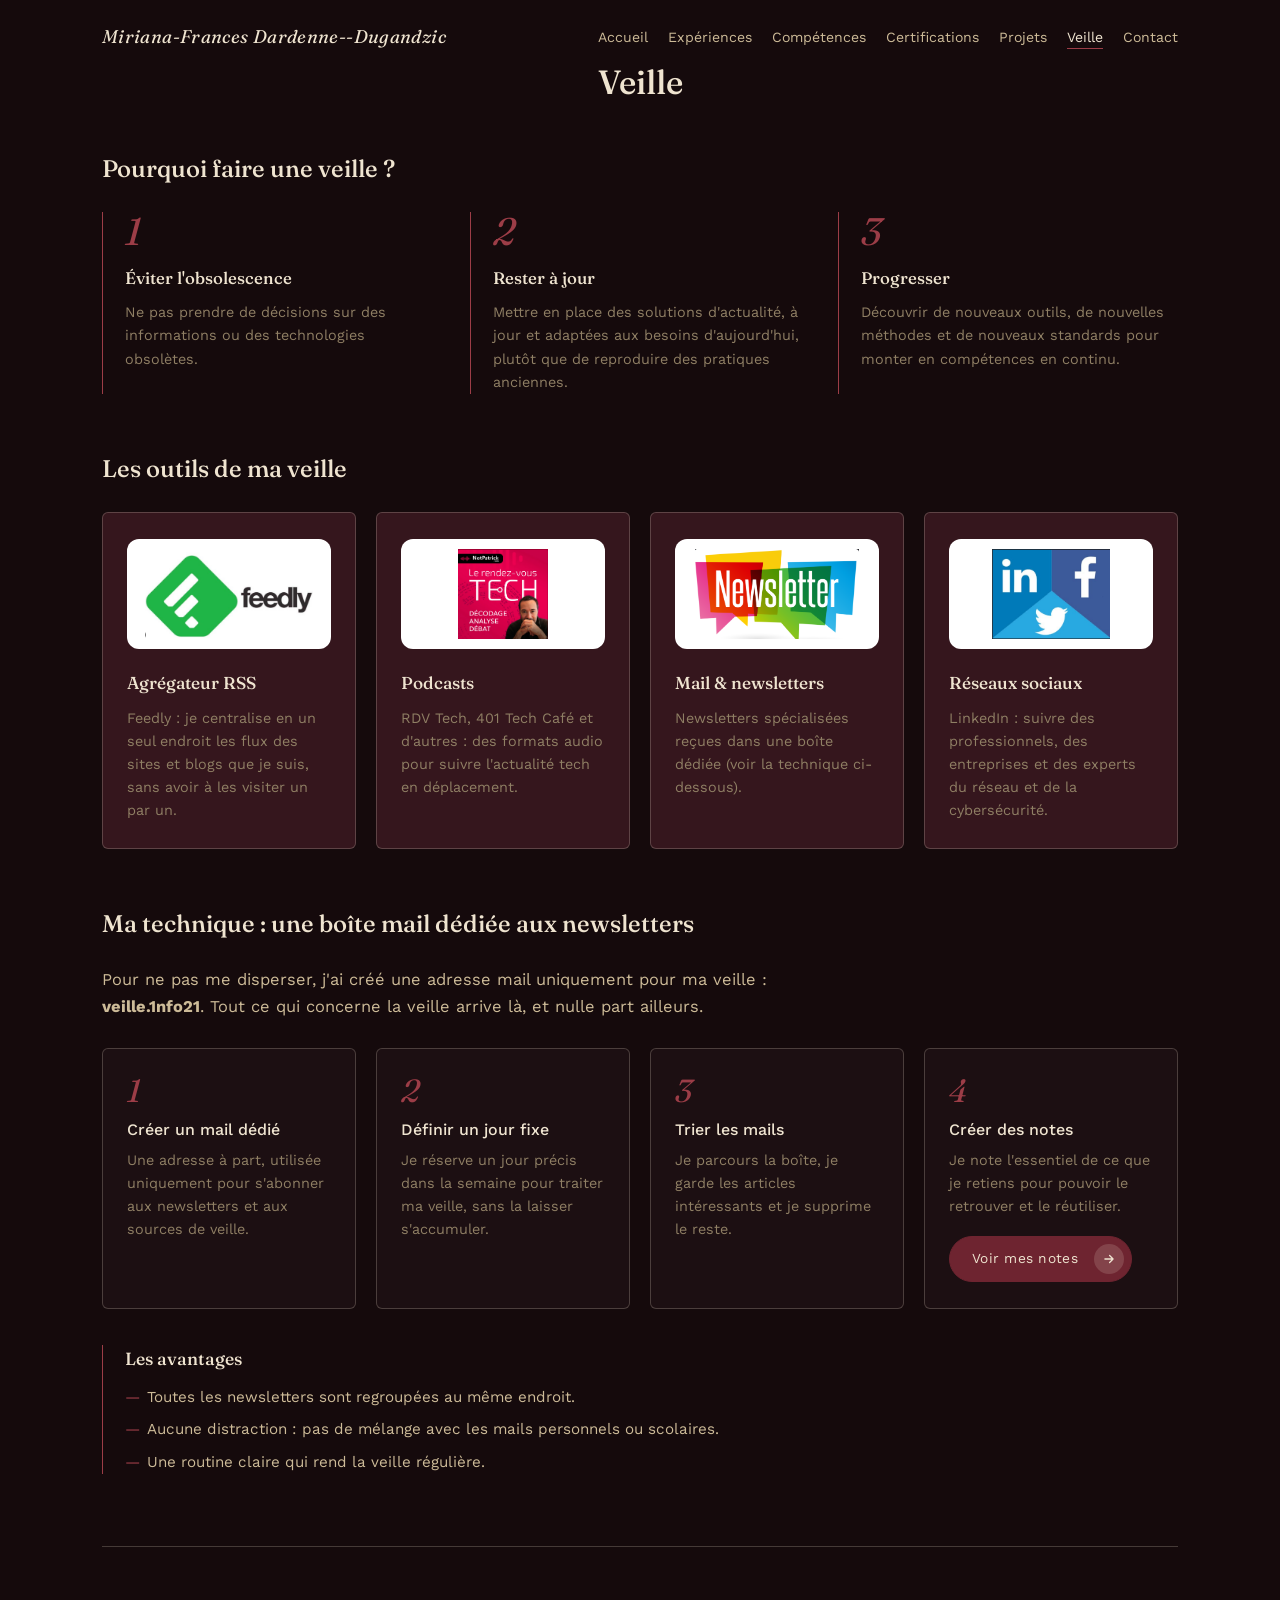
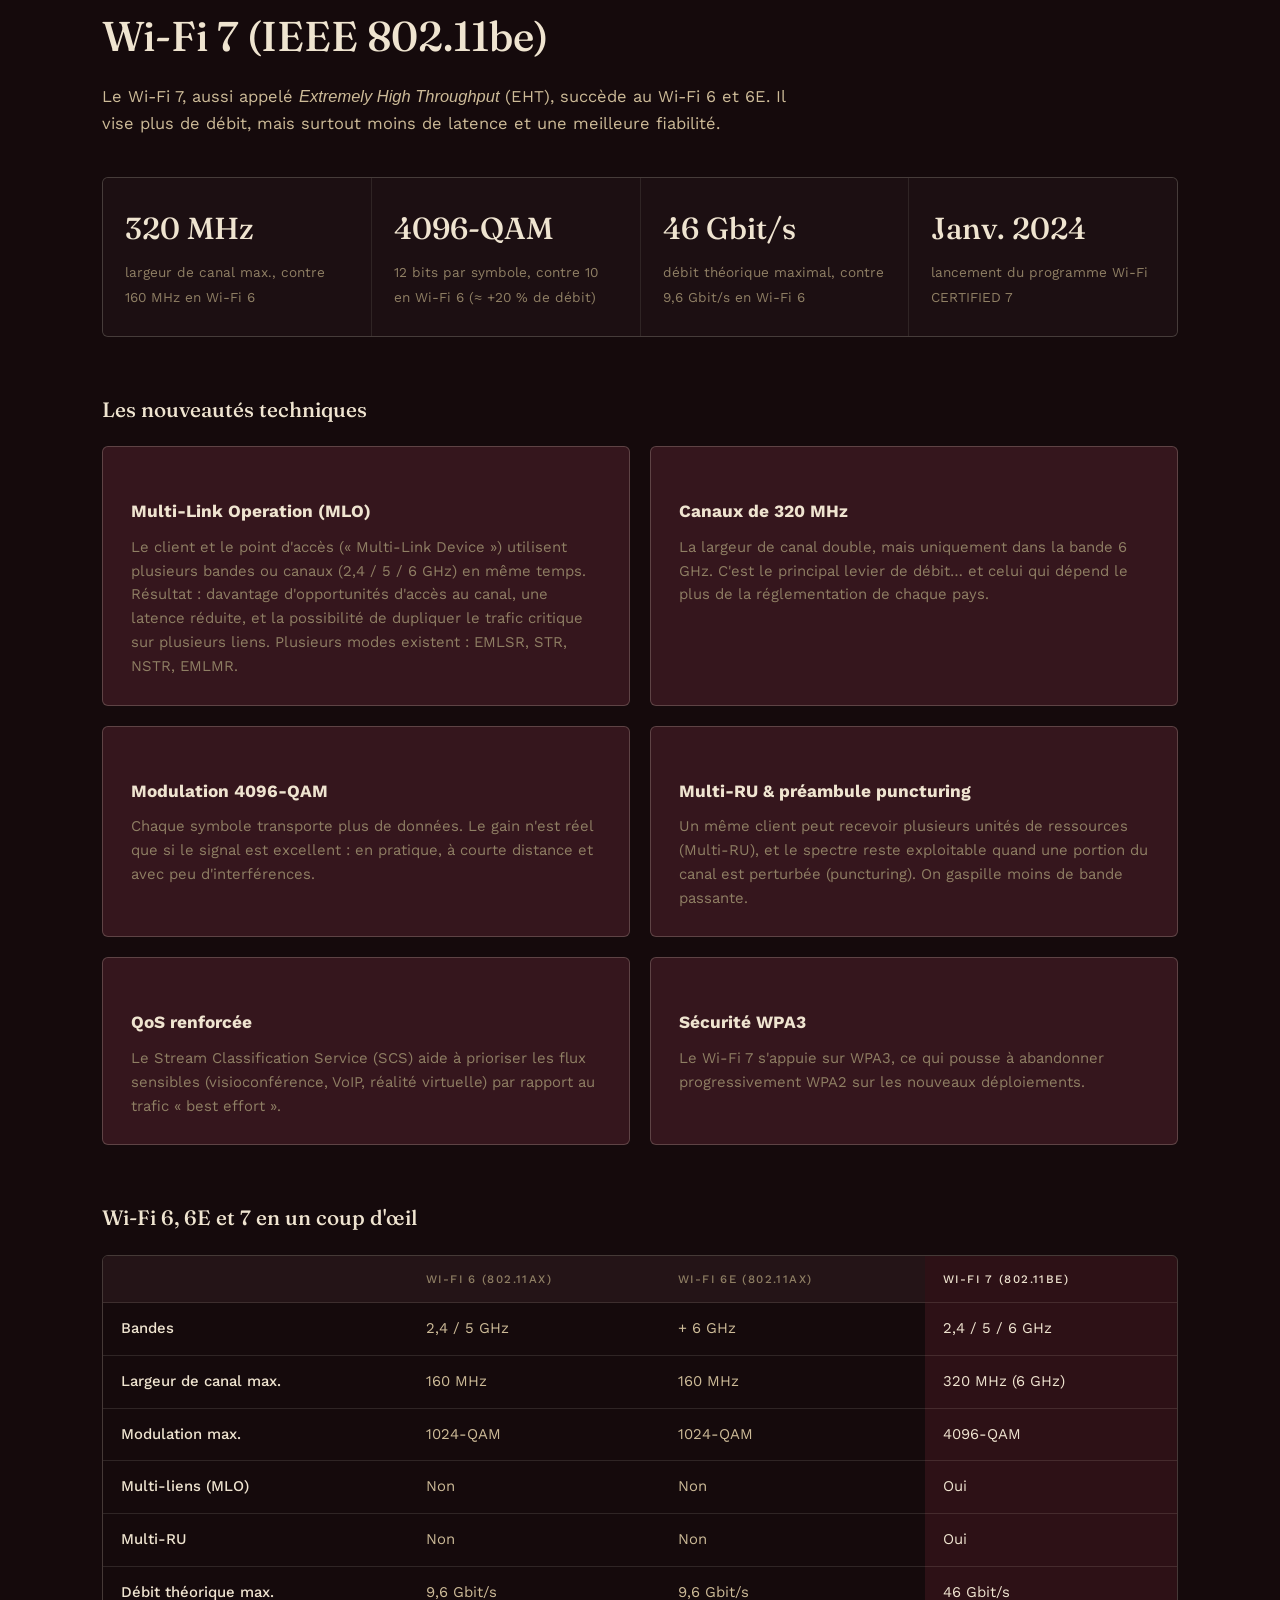
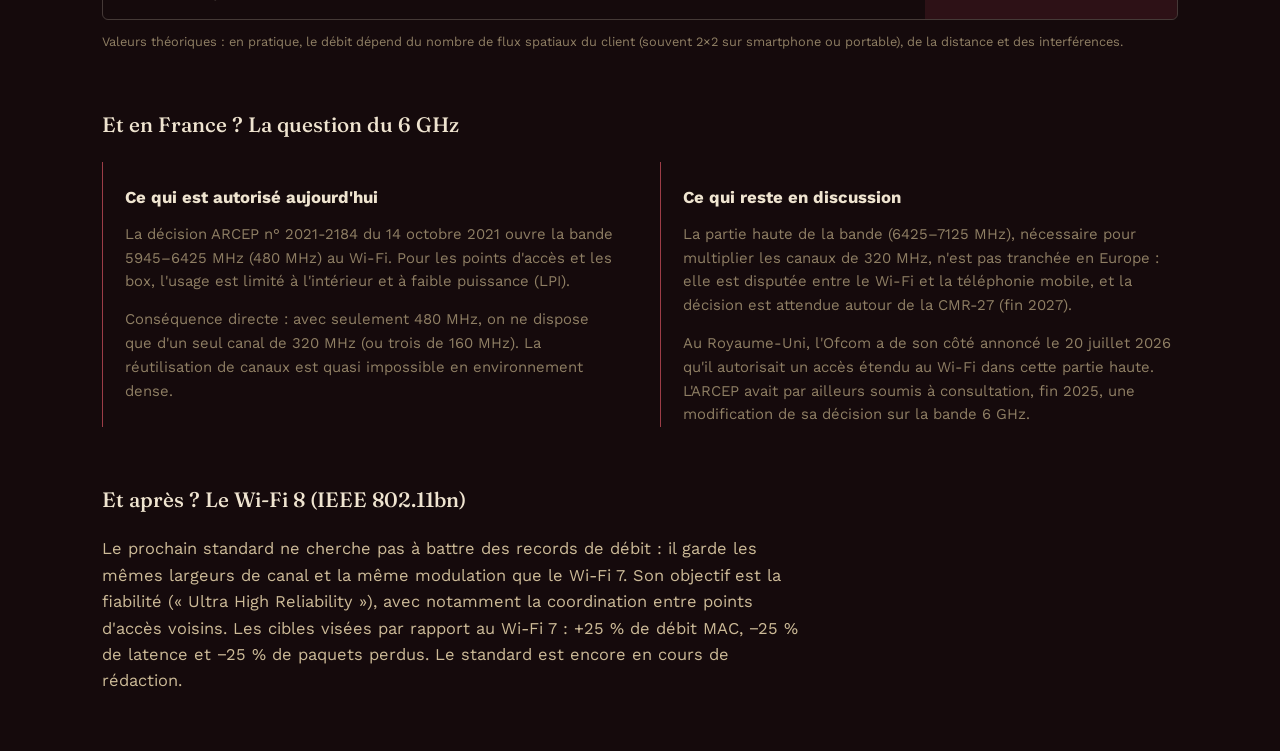
==== commit e02fa4dc: "Add files via upload" ====
--- a/index.html
+++ b/index.html
@@ -3,8 +3,8 @@
 <head>
 <meta charset="UTF-8">
 <meta name="viewport" content="width=device-width, initial-scale=1.0">
-<title>Miriana-Frances Dardenne--Dugandzic — Portfolio</title>
-<meta name="description" content="Portfolio de Miriana Dardenne, étudiante en BTS SIO spécialité réseaux (SISR).">
+<title>Veille — Miriana Dardenne</title>
+<meta name="description" content="Veille technologique de Miriana Dardenne, étudiante en BTS SIO spécialité réseaux (SISR).">
 <link rel="preconnect" href="https://fonts.googleapis.com">
 <link rel="preconnect" href="https://fonts.gstatic.com" crossorigin>
 <link href="https://fonts.googleapis.com/css2?family=Fraunces:ital,opsz,wght@0,9..144,300;0,9..144,400;0,9..144,500;0,9..144,600;1,9..144,400;1,9..144,500&family=Work+Sans:wght@300;400;500;600&display=swap" rel="stylesheet">
@@ -20,357 +20,180 @@
     </button>
     <nav id="siteNav">
       <ul>
-        <li><a href="#" class="nav-link">Accueil</a></li>
-        <li><a href="#apropos" class="nav-link">Expériences</a></li>
+        <li><a href="index.html" class="nav-link">Accueil</a></li>
+        <li><a href="index.html#apropos" class="nav-link">Expériences</a></li>
         <li><a href="competences.html#competences" class="nav-link">Compétences</a></li>
-        <li><a href="#certifications" class="nav-link">Certifications</a></li>
+        <li><a href="index.html#certifications" class="nav-link">Certifications</a></li>
         <li><a href="projets.html#projets" class="nav-link">Projets</a></li>
         <li><a href="veille.html#veille" class="nav-link">Veille</a></li>
-        <li><a href="#contact" class="nav-link">Contact</a></li>
+        <li><a href="index.html#contact" class="nav-link">Contact</a></li>
       </ul>
     </nav>
   </div>
 </header>
 
-<!-- ================= HERO ================= -->
-<section class="hero" style="border-top:none; padding:150px 0 64px;">
-  <canvas id="network-canvas"></canvas>
+<!-- ================= VEILLE ================= -->
+<!-- 🔧 À personnaliser : remplace par les sujets/sources que tu suis vraiment (dossier de veille BTS SIO) -->
+<section id="veille" style="border-top:none;">
   <div class="wrap">
-    <h1>Miriana-Frances<br><em>Dardenne--Dugandzic</em></h1>
-    <p class="lead">Étudiant en 2e année de BTS SIO option SISR, je recherche une alternance Bac+3 (Licence Pro ou L3) en infrastructures, systèmes et réseaux.</p>
-    <div class="cta-row">
-      <a href="CV_Miriana_Dardenne.pdf" target="_blank" rel="noopener" class="btn btn-primary">Voir mon CV</a>
-      <!-- 🔧 remplace le lien ci-dessous par l'adresse de ton profil LinkedIn -->
-      <a href="https://www.linkedin.com/in/miriana-dardenne-1625ba385/" target="_blank" rel="noopener" class="btn btn-accent">Voir mon LinkedIn</a>
-      <a href="#contact" class="btn btn-ghost">Mes coordonnées</a>
-    </div>
+    <div class="section-head">
+      <h2>Veille</h2>
+    </div>
+
+    <!-- ===== Pourquoi faire une veille ? ===== -->
+    <div class="veille-section veille-why">
+      <h3 class="veille-h">Pourquoi faire une veille ?</h3>
+      <div class="veille-grid">
+        <div class="veille-card">
+          <h3>Éviter l'obsolescence</h3>
+          <p>Ne pas prendre de décisions sur des informations ou des technologies obsolètes.</p>
+        </div>
+        <div class="veille-card">
+          <h3>Rester à jour</h3>
+          <p>Mettre en place des solutions d'actualité, à jour et adaptées aux besoins d'aujourd'hui, plutôt que de reproduire des pratiques anciennes.</p>
+        </div>
+        <div class="veille-card">
+          <h3>Progresser</h3>
+          <p>Découvrir de nouveaux outils, de nouvelles méthodes et de nouveaux standards pour monter en compétences en continu.</p>
+        </div>
+      </div>
+    </div>
+
+    <!-- ===== Les outils de ma veille ===== -->
+    <div class="veille-section">
+      <h3 class="veille-h">Les outils de ma veille</h3>
+      <div class="veille-tools">
+        <div class="veille-tool">
+          <div class="veille-logo"><img src="logos/feedly.png" alt="Logo Feedly"></div>
+          <h4>Agrégateur RSS</h4>
+          <p>Feedly : je centralise en un seul endroit les flux des sites et blogs que je suis, sans avoir à les visiter un par un.</p>
+        </div>
+        <div class="veille-tool">
+          <div class="veille-logo"><img src="logos/rdv-tech.png" alt="Logo Le Rendez-vous Tech"></div>
+          <h4>Podcasts</h4>
+          <p>RDV Tech, 401 Tech Café et d'autres : des formats audio pour suivre l'actualité tech en déplacement.</p>
+        </div>
+        <div class="veille-tool">
+          <div class="veille-logo"><img src="logos/newsletter.png" alt="Newsletter"></div>
+          <h4>Mail &amp; newsletters</h4>
+          <p>Newsletters spécialisées reçues dans une boîte dédiée (voir la technique ci-dessous).</p>
+        </div>
+        <div class="veille-tool">
+          <div class="veille-logo"><img src="logos/reseaux-sociaux.png" alt="Logos LinkedIn, Facebook et Twitter"></div>
+          <h4>Réseaux sociaux</h4>
+          <p>LinkedIn : suivre des professionnels, des entreprises et des experts du réseau et de la cybersécurité.</p>
+        </div>
+      </div>
+    </div>
+
+    <!-- ===== Ma technique : mail dédié & newsletters ===== -->
+    <div class="veille-section">
+      <h3 class="veille-h">Ma technique : une boîte mail dédiée aux newsletters</h3>
+      <div class="veille-method">
+        <p class="dossier-intro" style="margin-bottom:28px;">Pour ne pas me disperser, j'ai créé une adresse mail uniquement pour ma veille : <strong>veille.1nfo21</strong>. Tout ce qui concerne la veille arrive là, et nulle part ailleurs.</p>
+        <ol class="veille-steps">
+          <li><strong>Créer un mail dédié</strong><span>Une adresse à part, utilisée uniquement pour s'abonner aux newsletters et aux sources de veille.</span></li>
+          <li><strong>Définir un jour fixe</strong><span>Je réserve un jour précis dans la semaine pour traiter ma veille, sans la laisser s'accumuler.</span></li>
+          <li><strong>Trier les mails</strong><span>Je parcours la boîte, je garde les articles intéressants et je supprime le reste.</span></li>
+          <li><strong>Créer des notes</strong><span>Je note l'essentiel de ce que je retiens pour pouvoir le retrouver et le réutiliser.</span><a href="tableau_veille_wifi7.pdf" target="_blank" rel="noopener" class="btn btn-primary">Voir mes notes</a></li>
+        </ol>
+        <div class="veille-benefits">
+          <h4>Les avantages</h4>
+          <ul>
+            <li>Toutes les newsletters sont regroupées au même endroit.</li>
+            <li>Aucune distraction : pas de mélange avec les mails personnels ou scolaires.</li>
+            <li>Une routine claire qui rend la veille régulière.</li>
+          </ul>
+        </div>
+      </div>
+    </div>
+
+    <!-- ===== Dossier de veille : Wi-Fi 7 ===== -->
+    <article class="veille-dossier" id="wifi7">
+      <h2>Wi-Fi 7 (IEEE 802.11be)</h2>
+      <p class="dossier-intro">Le Wi-Fi 7, aussi appelé <em>Extremely High Throughput</em> (EHT), succède au Wi-Fi 6 et 6E. Il vise plus de débit, mais surtout moins de latence et une meilleure fiabilité.</p>
+
+      <div class="wifi-stats">
+        <div class="wifi-stat"><strong>320 MHz</strong><span>largeur de canal max., contre 160 MHz en Wi-Fi 6</span></div>
+        <div class="wifi-stat"><strong>4096-QAM</strong><span>12 bits par symbole, contre 10 en Wi-Fi 6 (≈ +20 % de débit)</span></div>
+        <div class="wifi-stat"><strong>46 Gbit/s</strong><span>débit théorique maximal, contre 9,6 Gbit/s en Wi-Fi 6</span></div>
+        <div class="wifi-stat"><strong>Janv. 2024</strong><span>lancement du programme Wi-Fi CERTIFIED 7</span></div>
+      </div>
+
+      <div class="dossier-block">
+        <h3>Les nouveautés techniques</h3>
+        <div class="wifi-feat-grid">
+          <div class="wifi-feat">
+            <h4>Multi-Link Operation (MLO)</h4>
+            <p>Le client et le point d'accès (« Multi-Link Device ») utilisent plusieurs bandes ou canaux (2,4 / 5 / 6 GHz) en même temps. Résultat : davantage d'opportunités d'accès au canal, une latence réduite, et la possibilité de dupliquer le trafic critique sur plusieurs liens. Plusieurs modes existent : EMLSR, STR, NSTR, EMLMR.</p>
+          </div>
+          <div class="wifi-feat">
+            <h4>Canaux de 320 MHz</h4>
+            <p>La largeur de canal double, mais uniquement dans la bande 6 GHz. C'est le principal levier de débit… et celui qui dépend le plus de la réglementation de chaque pays.</p>
+          </div>
+          <div class="wifi-feat">
+            <h4>Modulation 4096-QAM</h4>
+            <p>Chaque symbole transporte plus de données. Le gain n'est réel que si le signal est excellent : en pratique, à courte distance et avec peu d'interférences.</p>
+          </div>
+          <div class="wifi-feat">
+            <h4>Multi-RU &amp; préambule puncturing</h4>
+            <p>Un même client peut recevoir plusieurs unités de ressources (Multi-RU), et le spectre reste exploitable quand une portion du canal est perturbée (puncturing). On gaspille moins de bande passante.</p>
+          </div>
+          <div class="wifi-feat">
+            <h4>QoS renforcée</h4>
+            <p>Le Stream Classification Service (SCS) aide à prioriser les flux sensibles (visioconférence, VoIP, réalité virtuelle) par rapport au trafic « best effort ».</p>
+          </div>
+          <div class="wifi-feat">
+            <h4>Sécurité WPA3</h4>
+            <p>Le Wi-Fi 7 s'appuie sur WPA3, ce qui pousse à abandonner progressivement WPA2 sur les nouveaux déploiements.</p>
+          </div>
+        </div>
+      </div>
+
+      <div class="dossier-block">
+        <h3>Wi-Fi 6, 6E et 7 en un coup d'œil</h3>
+        <div class="table-scroll">
+          <table class="wifi-table">
+            <thead>
+              <tr><th></th><th>Wi-Fi 6 (802.11ax)</th><th>Wi-Fi 6E (802.11ax)</th><th class="hl">Wi-Fi 7 (802.11be)</th></tr>
+            </thead>
+            <tbody>
+              <tr><th>Bandes</th><td>2,4 / 5 GHz</td><td>+ 6 GHz</td><td class="hl">2,4 / 5 / 6 GHz</td></tr>
+              <tr><th>Largeur de canal max.</th><td>160 MHz</td><td>160 MHz</td><td class="hl">320 MHz (6 GHz)</td></tr>
+              <tr><th>Modulation max.</th><td>1024-QAM</td><td>1024-QAM</td><td class="hl">4096-QAM</td></tr>
+              <tr><th>Multi-liens (MLO)</th><td>Non</td><td>Non</td><td class="hl">Oui</td></tr>
+              <tr><th>Multi-RU</th><td>Non</td><td>Non</td><td class="hl">Oui</td></tr>
+              <tr><th>Débit théorique max.</th><td>9,6 Gbit/s</td><td>9,6 Gbit/s</td><td class="hl">46 Gbit/s</td></tr>
+            </tbody>
+          </table>
+        </div>
+        <p class="table-note">Valeurs théoriques : en pratique, le débit dépend du nombre de flux spatiaux du client (souvent 2×2 sur smartphone ou portable), de la distance et des interférences.</p>
+      </div>
+
+      <div class="dossier-block">
+        <h3>Et en France ? La question du 6 GHz</h3>
+        <div class="dossier-cols">
+          <div class="dossier-col">
+            <h4>Ce qui est autorisé aujourd'hui</h4>
+            <p>La décision ARCEP n° 2021-2184 du 14 octobre 2021 ouvre la bande 5945–6425 MHz (480 MHz) au Wi-Fi. Pour les points d'accès et les box, l'usage est limité à l'intérieur et à faible puissance (LPI).</p>
+            <p>Conséquence directe : avec seulement 480 MHz, on ne dispose que d'un seul canal de 320 MHz (ou trois de 160 MHz). La réutilisation de canaux est quasi impossible en environnement dense.</p>
+          </div>
+          <div class="dossier-col">
+            <h4>Ce qui reste en discussion</h4>
+            <p>La partie haute de la bande (6425–7125 MHz), nécessaire pour multiplier les canaux de 320 MHz, n'est pas tranchée en Europe : elle est disputée entre le Wi-Fi et la téléphonie mobile, et la décision est attendue autour de la CMR-27 (fin 2027).</p>
+            <p>Au Royaume-Uni, l'Ofcom a de son côté annoncé le 20 juillet 2026 qu'il autorisait un accès étendu au Wi-Fi dans cette partie haute. L'ARCEP avait par ailleurs soumis à consultation, fin 2025, une modification de sa décision sur la bande 6 GHz.</p>
+          </div>
+        </div>
+      </div>
+
+      <div class="dossier-block">
+        <h3>Et après ? Le Wi-Fi 8 (IEEE 802.11bn)</h3>
+        <p class="dossier-intro" style="margin-bottom:0;">Le prochain standard ne cherche pas à battre des records de débit : il garde les mêmes largeurs de canal et la même modulation que le Wi-Fi 7. Son objectif est la fiabilité (« Ultra High Reliability »), avec notamment la coordination entre points d'accès voisins. Les cibles visées par rapport au Wi-Fi 7 : +25 % de débit MAC, −25 % de latence et −25 % de paquets perdus. Le standard est encore en cours de rédaction.</p>
+      </div>
+    </article>
   </div>
 </section>
 
-<!-- ================= CHIFFRES CLÉS ================= -->
-<section class="stats-band">
-  <div class="wrap">
-    <div class="stats-row">
-      <div class="stat">
-        <span class="stat-value">2<em>+</em></span>
-        <span class="stat-label">ans de formation</span>
-      </div>
-      <div class="stat">
-        <span class="stat-value">5<em>+</em></span>
-        <span class="stat-label">projets réalisés</span>
-      </div>
-      <div class="stat">
-        <span class="stat-value">SISR</span>
-        <span class="stat-label">spécialisation</span>
-      </div>
-    </div>
-  </div>
-</section>
-
-<!-- ================= À PROPOS ================= -->
-<section id="apropos">
-  <div class="wrap">
-    <div class="section-panel no-frame">
-
-      <div class="parcours-cols">
-
-        <!-- À gauche : À propos (parcours de formation) -->
-        <div class="parcours-col">
-          <h3 class="col-title">À propos</h3>
-          <div class="timeline parcours">
-        <div class="timeline-item is-current">
-          <span class="timeline-state">Actuellement</span>
-          <span class="timeline-year">2025 — 2027</span>
-          <h3>BTS SIO, spécialité SISR</h3>
-          <p>Lycée Jean Lurçat, Perpignan</p>
-        </div>
-        <!-- 🔧 À compléter : précise l'année, l'établissement et le niveau de tes études de droit -->
-        <div class="timeline-item is-law">
-          <span class="timeline-state">Parcours juridique</span>
-          <span class="timeline-year">À compléter</span>
-          <h3>Études de droit</h3>
-          <p>Initiation au raisonnement juridique, aux contrats et au droit du numérique — un socle utile pour aborder le RGPD, la conformité et les enjeux légaux de la sécurité informatique.</p>
-        </div>
-        <div class="timeline-item">
-          <span class="timeline-state">Précédemment</span>
-          <span class="timeline-year">2024</span>
-          <h3>Certification PIX</h3>
-          <p>Compétences numériques nationales</p>
-        </div>
-        <div class="timeline-item">
-          <span class="timeline-state">Précédemment</span>
-          <span class="timeline-year">2023 — 2025</span>
-          <h3>Baccalauréat général</h3>
-          <p>Spécialités Mathématiques &amp; NSI — Lycée Déodat de Séverac, Céret</p>
-        </div>
-        <div class="timeline-item">
-          <span class="timeline-state">Précédemment</span>
-          <span class="timeline-year">2023 — 2024</span>
-          <h3>Brevet d'Initiation Aéronautique (BIA)</h3>
-        </div>
-        <div class="timeline-item">
-          <span class="timeline-state">Précédemment</span>
-          <span class="timeline-year">2022</span>
-          <h3>Brevet des collèges</h3>
-          <p>Collège Pierre Moreto, Thuir</p>
-        </div>
-          </div>
-        </div>
-
-        <!-- À droite : Expériences (professionnelles puis personnelles), en miroir -->
-        <div class="parcours-col parcours-col-right">
-          <h3 class="col-title">Expériences</h3>
-          <div class="timeline parcours parcours-exp parcours-mirror">
-        <div class="timeline-item is-pro">
-          <span class="timeline-state">Expérience professionnelle</span>
-          <span class="timeline-year">2026 — 2 mois</span>
-          <h3>Stage Erasmus, entreprise informatique</h3>
-          <p>Irlande — développement technique, anglais professionnel, travail en équipe internationale.</p>
-        </div>
-        <div class="timeline-item is-pro">
-          <span class="timeline-state">Expérience professionnelle</span>
-          <span class="timeline-year">2022 — 6 semaines</span>
-          <h3>Stage en entreprise informatique</h3>
-          <p>Société spécialisée en photographie &amp; imagerie — observation et aide au quotidien.</p>
-        </div>
-        <div class="timeline-item">
-          <span class="timeline-state">Expérience personnelle</span>
-          <span class="timeline-year">2026 — 2027</span>
-          <h3>Aide agricole</h3>
-          <p>Soutien régulier en week-ends et vacances — tâches quotidiennes et travaux saisonniers.</p>
-          <div class="timeline-sub">
-          <span class="timeline-year">2024 — 6 semaines</span>
-          <h3>Agent saisonnier, Parcs &amp; espaces verts</h3>
-          <p>Mairie — entretien des espaces verts de la commune.</p>
-          </div>
-        </div>
-        <div class="timeline-item">
-          <span class="timeline-state">Expérience personnelle</span>
-          <span class="timeline-year">2022 — 2024</span>
-          <h3>Scout marin</h3>
-          <p>Activités maritimes, navigation, sécurité en milieu aquatique, esprit d'équipe.</p>
-        </div>
-        <div class="timeline-item">
-          <span class="timeline-state">Expérience personnelle</span>
-          <span class="timeline-year">2022 — 2023</span>
-          <h3>Olympiades de Mathématiques</h3>
-          <p>Classée dans le top 10 %.</p>
-        </div>
-          </div>
-        </div>
-
-      </div>
-
-    </div>
-  </div>
-</section>
-
-<!-- ================= CERTIFICATIONS ================= -->
-<section id="certifications">
-  <div class="wrap">
-    <div class="section-head">
-      <h2 class="title-outline">Formation et Certifications</h2>
-    </div>
-    <div class="cert-grid">
-      <div class="cert-card">
-        <div class="cert-logo"><img src="logos/anssi_secnum.png" alt="Logo ANSSI"></div>
-        <h3>ANSSI – SecNumacadémie</h3>
-        <p>Sensibilisation cybersécurité, sécurité opérationnelle, bonnes pratiques et gestion des risques numériques.</p>
-        <a href="certificats/Certification_ANSSI_SecNumacademie.pdf" target="_blank" rel="noopener" class="cert-verify">
-          <span>Vérifier</span>
-          <svg viewBox="0 0 24 24" width="16" height="16" fill="none" stroke="currentColor" stroke-width="1.8" stroke-linecap="round" stroke-linejoin="round" aria-hidden="true"><path d="M14 4h6v6M20 4l-9 9M18 14v5a1 1 0 0 1-1 1H5a1 1 0 0 1-1-1V7a1 1 0 0 1 1-1h5"/></svg>
-        </a>
-      </div>
-      <div class="cert-card">
-        <div class="cert-logo"><img src="logos/cnil.png" alt="Logo CNIL"></div>
-        <h3>CNIL – RGPD</h3>
-        <p>Protection des données personnelles et conformité réglementaire.</p>
-        <a href="certificats/Certification_CNIL_RGPD.pdf" target="_blank" rel="noopener" class="cert-verify">
-          <span>Vérifier</span>
-          <svg viewBox="0 0 24 24" width="16" height="16" fill="none" stroke="currentColor" stroke-width="1.8" stroke-linecap="round" stroke-linejoin="round" aria-hidden="true"><path d="M14 4h6v6M20 4l-9 9M18 14v5a1 1 0 0 1-1 1H5a1 1 0 0 1-1-1V7a1 1 0 0 1 1-1h5"/></svg>
-        </a>
-      </div>
-      <div class="cert-card">
-        <div class="cert-logo"><img src="[data-uri]" alt="Logo Cisco CCNA"></div>
-        <h3>Cisco – CCNA : Présentation des réseaux</h3>
-        <p>Fondamentaux des réseaux : modèles OSI et TCP/IP, adressage IPv4/IPv6, Ethernet, commutation et routage de base.</p>
-        <a href="certificats/Certification_Cisco_CCNA_Presentation_des_reseaux.pdf" target="_blank" rel="noopener" class="cert-verify">
-          <span>Vérifier</span>
-          <svg viewBox="0 0 24 24" width="16" height="16" fill="none" stroke="currentColor" stroke-width="1.8" stroke-linecap="round" stroke-linejoin="round" aria-hidden="true"><path d="M14 4h6v6M20 4l-9 9M18 14v5a1 1 0 0 1-1 1H5a1 1 0 0 1-1-1V7a1 1 0 0 1 1-1h5"/></svg>
-        </a>
-      </div>
-      <div class="cert-card oc-card" id="ocCard">
-        <div class="cert-logo oc-logo" id="ocLogo" role="button" tabindex="0" aria-controls="ocPanel" aria-expanded="false" aria-label="Afficher les certifications OpenClassrooms">
-          <img src="logos/openclassrooms.png" alt="Logo OpenClassrooms">
-          <span class="cert-topic">4 certifications</span>
-        </div>
-        <h3>OpenClassrooms</h3>
-        <p>Cybersécurité, Python, réseaux TCP/IP et cryptographie : mes parcours validés sur la plateforme.</p>
-        <button type="button" class="cert-verify oc-toggle" id="ocToggle" aria-controls="ocPanel" aria-expanded="false">
-          <span class="oc-toggle-label">Ouvrir le classeur</span>
-          <svg class="oc-chevron" viewBox="0 0 24 24" width="16" height="16" fill="none" stroke="currentColor" stroke-width="2" stroke-linecap="round" stroke-linejoin="round" aria-hidden="true"><path d="M6 9l6 6 6-6"/></svg>
-        </button>
-      </div>
-      <div class="oc-panel" id="ocPanel" aria-hidden="true">
-        <div class="oc-panel-clip">
-          <div class="oc-panel-body">
-            <div class="oc-panel-head">
-              <span class="oc-panel-title">Parcours OpenClassrooms</span>
-              <span class="oc-panel-count">4 certifications</span>
-            </div>
-            <div class="oc-sub-grid">
-          <div class="cert-card">
-            <div class="cert-logo"><img src="logos/openclassrooms.png" alt="Logo OpenClassrooms"><span class="cert-topic">Cybersécurité</span></div>
-            <h3>Découverte de la cybersécurité</h3>
-            <p>Panorama des menaces et de la défense des systèmes.</p>
-            <a href="certificats/Certification_OpenClassrooms_Cybersecurite.png" target="_blank" rel="noopener" class="cert-verify">
-              <span>Vérifier</span>
-              <svg viewBox="0 0 24 24" width="16" height="16" fill="none" stroke="currentColor" stroke-width="1.8" stroke-linecap="round" stroke-linejoin="round" aria-hidden="true"><path d="M14 4h6v6M20 4l-9 9M18 14v5a1 1 0 0 1-1 1H5a1 1 0 0 1-1-1V7a1 1 0 0 1 1-1h5"/></svg>
-            </a>
-          </div>
-          <div class="cert-card">
-            <div class="cert-logo"><img src="logos/openclassrooms.png" alt="Logo OpenClassrooms"><span class="cert-topic">Python</span></div>
-            <h3>Apprenez les bases du langage Python</h3>
-            <p>Automatisation, scripting et logique de programmation.</p>
-            <a href="certificats/Certification_OpenClassrooms_Python.png" target="_blank" rel="noopener" class="cert-verify">
-              <span>Vérifier</span>
-              <svg viewBox="0 0 24 24" width="16" height="16" fill="none" stroke="currentColor" stroke-width="1.8" stroke-linecap="round" stroke-linejoin="round" aria-hidden="true"><path d="M14 4h6v6M20 4l-9 9M18 14v5a1 1 0 0 1-1 1H5a1 1 0 0 1-1-1V7a1 1 0 0 1 1-1h5"/></svg>
-            </a>
-          </div>
-          <div class="cert-card">
-            <div class="cert-logo"><img src="logos/openclassrooms.png" alt="Logo OpenClassrooms"><span class="cert-topic">TCP/IP</span></div>
-            <h3>Concevez votre réseau TCP/IP</h3>
-            <p>Architecture réseau, adressage IP et fonctionnement des protocoles.</p>
-            <a href="certificats/Certification_OpenClassrooms_TCP_IP.png" target="_blank" rel="noopener" class="cert-verify">
-              <span>Vérifier</span>
-              <svg viewBox="0 0 24 24" width="16" height="16" fill="none" stroke="currentColor" stroke-width="1.8" stroke-linecap="round" stroke-linejoin="round" aria-hidden="true"><path d="M14 4h6v6M20 4l-9 9M18 14v5a1 1 0 0 1-1 1H5a1 1 0 0 1-1-1V7a1 1 0 0 1 1-1h5"/></svg>
-            </a>
-          </div>
-          <div class="cert-card">
-            <div class="cert-logo"><img src="logos/openclassrooms.png" alt="Logo OpenClassrooms"><span class="cert-topic">Cryptographie</span></div>
-            <h3>Sécurisez vos données avec la cryptographie</h3>
-            <p>Chiffrement, authentification et protection des données.</p>
-            <a href="certificats/Certification_OpenClassrooms_Cryptographie.png" target="_blank" rel="noopener" class="cert-verify">
-              <span>Vérifier</span>
-              <svg viewBox="0 0 24 24" width="16" height="16" fill="none" stroke="currentColor" stroke-width="1.8" stroke-linecap="round" stroke-linejoin="round" aria-hidden="true"><path d="M14 4h6v6M20 4l-9 9M18 14v5a1 1 0 0 1-1 1H5a1 1 0 0 1-1-1V7a1 1 0 0 1 1-1h5"/></svg>
-            </a>
-          </div>
-            </div>
-          </div>
-        </div>
-      </div>
-    </div>
-    <div class="cta-zone">
-      <p class="cta-text">Au fil de mes expériences, j'ai développé des compétences que je mets à profit dans chacun de mes projets, et que je serais heureux de mettre à votre service.</p>
-      <div class="cta-center">
-      <a href="competences.html#competences" class="btn btn-feature">
-        <span>Mes compétences</span>
-        <svg viewBox="0 0 24 24" width="20" height="20" fill="none" stroke="currentColor" stroke-width="1.6" stroke-linecap="round" stroke-linejoin="round" aria-hidden="true"><path d="M5 12h14M13 6l6 6-6 6"/></svg>
-      </a>
-      </div>
-    </div>
-  </div>
-</section>
-
-<!-- ================= STACK TECHNIQUE ================= -->
-<section id="stack">
-  <div class="wrap">
-    <div class="section-head">
-      <h2>Stack technique</h2>
-    </div>
-    <div class="stack-carousel">
-      <button class="stack-arrow stack-prev" type="button" aria-label="Précédent">
-        <svg viewBox="0 0 24 24" width="22" height="22" fill="none" stroke="currentColor" stroke-width="2" stroke-linecap="round" stroke-linejoin="round" aria-hidden="true"><path d="M15 5l-7 7 7 7"/></svg>
-      </button>
-      <div class="stack-viewport" id="stackViewport">
-      <div class="stack-track">
-        <div class="stack-card">
-          <div class="stack-tab">Systèmes</div>
-          <ul class="stack-body">
-          <li class="stack-row"><svg viewBox="0 0 24 24" width="30" height="30" fill="none" stroke="currentColor" stroke-width="1.4" stroke-linecap="round" stroke-linejoin="round" aria-hidden="true"><ellipse cx="12" cy="9" rx="3.2" ry="4"/><path d="M8.5 20c-1.5-.5-2.5-2-2.5-4 0-2.5 1.5-4.5 3-6M15.5 20c1.5-.5 2.5-2 2.5-4 0-2.5-1.5-4.5-3-6M8.5 20h7"/></svg><span>Linux</span></li>
-          <li class="stack-row"><svg viewBox="0 0 24 24" width="30" height="30" fill="none" stroke="currentColor" stroke-width="1.4" stroke-linecap="round" stroke-linejoin="round" aria-hidden="true"><path d="M16.5 8.5A5.5 5.5 0 1 0 17 14c.8-2-.2-4.5-2.5-4.8-2-.3-3.6 1-3.5 2.8"/></svg><span>Debian</span></li>
-          <li class="stack-row"><svg viewBox="0 0 24 24" width="30" height="30" fill="none" stroke="currentColor" stroke-width="1.4" stroke-linecap="round" stroke-linejoin="round" aria-hidden="true"><path d="M4 6l7-1v6.2H4zM13 4.8L20 4v7.2h-7zM4 12.8h7V19l-7-1zM13 12.8h7V20l-7-1z"/></svg><span>Windows Server</span></li>
-          </ul>
-        </div>
-        <div class="stack-card">
-          <div class="stack-tab">Virtualisation &amp; scripts</div>
-          <ul class="stack-body">
-          <li class="stack-row"><svg viewBox="0 0 24 24" width="30" height="30" fill="none" stroke="currentColor" stroke-width="1.4" stroke-linecap="round" stroke-linejoin="round" aria-hidden="true"><path d="M5 5l14 14M19 5L5 19"/></svg><span>Proxmox VE</span></li>
-          <li class="stack-row"><svg viewBox="0 0 24 24" width="30" height="30" fill="none" stroke="currentColor" stroke-width="1.4" stroke-linecap="round" stroke-linejoin="round" aria-hidden="true"><path d="M3 12h15.5c1.2 0 2.2-.6 2.8-1.5-1-.2-1.6-.8-1.8-1.7M3 12c.3 4.5 3.5 7 8 7 4.5 0 7-2.5 8-6"/><path d="M6 9.5h2.5V12H6zM9 9.5h2.5V12H9zM12 9.5h2.5V12H12zM9 7h2.5v2.5H9zM12 7h2.5v2.5H12z"/></svg><span>Docker</span></li>
-          <li class="stack-row"><svg viewBox="0 0 24 24" width="30" height="30" fill="none" stroke="currentColor" stroke-width="1.4" stroke-linecap="round" stroke-linejoin="round" aria-hidden="true"><rect x="4" y="4" width="16" height="16" rx="3"/><path d="M8 9.5l3 2.5-3 2.5M13 15h3.5"/></svg><span>Bash</span></li>
-          </ul>
-        </div>
-        <div class="stack-card">
-          <div class="stack-tab">Réseau</div>
-          <ul class="stack-body">
-          <li class="stack-row"><svg viewBox="0 0 24 24" width="30" height="30" fill="none" stroke="currentColor" stroke-width="1.4" stroke-linecap="round" stroke-linejoin="round" aria-hidden="true"><path d="M5 18v-5M8.5 18V8M12 18V5M15.5 18V8M19 18v-5"/></svg><span>Cisco</span></li>
-          <li class="stack-row"><svg viewBox="0 0 24 24" width="30" height="30" fill="none" stroke="currentColor" stroke-width="1.4" stroke-linecap="round" stroke-linejoin="round" aria-hidden="true"><path d="M12 3l7.5 4.2v9.6L12 21l-7.5-4.2V7.2z"/><path d="M9.5 15.5v-7l5 7v-7"/></svg><span>Nginx</span></li>
-          <li class="stack-row"><svg viewBox="0 0 24 24" width="30" height="30" fill="none" stroke="currentColor" stroke-width="1.4" stroke-linecap="round" stroke-linejoin="round" aria-hidden="true"><circle cx="6.5" cy="6.5" r="1.4"/><circle cx="12" cy="6.5" r="1.4"/><circle cx="17.5" cy="6.5" r="1.4"/><circle cx="6.5" cy="12" r="1.4"/><circle cx="12" cy="12" r="1.4"/><circle cx="17.5" cy="12" r="1.4"/><circle cx="6.5" cy="17.5" r="1.4"/><circle cx="12" cy="17.5" r="1.4"/><circle cx="17.5" cy="17.5" r="1.4"/></svg><span>Tailscale</span></li>
-          </ul>
-        </div>
-        <div class="stack-card">
-          <div class="stack-tab">Sécurité &amp; annuaire</div>
-          <ul class="stack-body">
-          <li class="stack-row"><svg viewBox="0 0 24 24" width="30" height="30" fill="none" stroke="currentColor" stroke-width="1.4" stroke-linecap="round" stroke-linejoin="round" aria-hidden="true"><circle cx="12" cy="12" r="8"/><circle cx="12" cy="12" r="3"/></svg><span>OPNsense</span></li>
-          <li class="stack-row"><svg viewBox="0 0 24 24" width="30" height="30" fill="none" stroke="currentColor" stroke-width="1.4" stroke-linecap="round" stroke-linejoin="round" aria-hidden="true"><path d="M12 3.5l7 2.5v5.5c0 4-3 7.5-7 9-4-1.5-7-5-7-9V6z"/></svg><span>pfSense</span></li>
-          <li class="stack-row"><svg viewBox="0 0 24 24" width="30" height="30" fill="none" stroke="currentColor" stroke-width="1.4" stroke-linecap="round" stroke-linejoin="round" aria-hidden="true"><circle cx="9" cy="8.5" r="3"/><path d="M3.5 19c0-3 2.5-5 5.5-5s5.5 2 5.5 5"/><circle cx="16.5" cy="9.5" r="2.2"/><path d="M16 14.2c2.5 0 4.5 1.6 4.5 4.3"/></svg><span>Active Directory</span></li>
-          </ul>
-        </div>
-        <div class="stack-card">
-          <div class="stack-tab">Supervision</div>
-          <ul class="stack-body">
-          <li class="stack-row"><svg viewBox="0 0 24 24" width="30" height="30" fill="none" stroke="currentColor" stroke-width="1.4" stroke-linecap="round" stroke-linejoin="round" aria-hidden="true"><circle cx="12" cy="12" r="8"/><path d="M12 8a4 4 0 1 0 4 4h-4"/></svg><span>Grafana</span></li>
-          <li class="stack-row"><svg viewBox="0 0 24 24" width="30" height="30" fill="none" stroke="currentColor" stroke-width="1.4" stroke-linecap="round" stroke-linejoin="round" aria-hidden="true"><path d="M4 6.5h16M4 10.5h11M4 14.5h16M4 18.5h8"/></svg><span>Loki</span></li>
-          <li class="stack-row"><svg viewBox="0 0 24 24" width="30" height="30" fill="none" stroke="currentColor" stroke-width="1.4" stroke-linecap="round" stroke-linejoin="round" aria-hidden="true"><path d="M4 7h10M4 12h14M4 17h10M16 9.5l3 2.5-3 2.5"/></svg><span>Syslog</span></li>
-          </ul>
-        </div>
-      </div>
-      </div>
-      <button class="stack-arrow stack-next" type="button" aria-label="Suivant">
-        <svg viewBox="0 0 24 24" width="22" height="22" fill="none" stroke="currentColor" stroke-width="2" stroke-linecap="round" stroke-linejoin="round" aria-hidden="true"><path d="M9 5l7 7-7 7"/></svg>
-      </button>
-    </div>
-  </div>
-</section>
-
-<!-- ================= CONTACT ================= -->
-<section id="contact">
-  <div class="wrap">
-    <div class="section-head">
-      <h2>Contact</h2>
-    </div>
-    <div class="section-panel">
-    <div class="contact-grid">
-      <div class="contact-intro">
-        <h2 class="big">Disponible pour une alternance Bac+3</h2>
-        <p>Alternance, stage ou échange autour d'un projet réseau ou cybersécurité : voici où me retrouver.</p>
-      </div>
-      <div class="contact-details">
-        <ul class="contact-list">
-          <li>
-            <span class="label">Email</span>
-            <a href="mailto:mirana.dardenne@laposte.net">mirana.dardenne@laposte.net</a>
-          </li>
-          <li>
-            <span class="label">Téléphone</span>
-            <a href="tel:+33610644934">06 10 64 49 34</a>
-          </li>
-          <li>
-            <span class="label">LinkedIn</span>
-            <!-- 🔧 remplace TON-PROFIL par l'adresse de ton profil LinkedIn -->
-            <a href="https://www.linkedin.com/in/miriana-dardenne-1625ba385/" target="_blank" rel="noopener">Voir mon profil LinkedIn</a>
-          </li>
-        </ul>
-      </div>
-    </div>
-    </div>
-  </div>
-</section>
-
-<footer>
-  <div class="wrap">
-  </div>
-</footer>
 
 <script src="script.js"></script>
 </body>
--- a/style.css
+++ b/style.css
@@ -1354,22 +1354,9 @@
   font-family:'Fraunces', serif; font-style:italic; font-size:2.4rem; line-height:1; color:var(--bordeaux-light);
 }
 
-/* Veille — grand titre centré et décoré */
-#veille .section-head{ flex-direction:column; align-items:center; gap:22px; margin-bottom:34px; }
-#veille .section-head h2{
-  font-size:clamp(3.6rem, 10vw, 6.4rem); line-height:1; font-weight:500; letter-spacing:-.015em; text-align:center;
-  background:linear-gradient(180deg, var(--beige) 35%, var(--bordeaux-light) 140%);
-  -webkit-background-clip:text; background-clip:text; color:transparent; -webkit-text-fill-color:transparent;
-  filter:drop-shadow(0 0 28px rgba(156,61,71,.35));
-}
-#veille .section-head::after{
-  content:''; width:220px; height:12px;
-  background:
-    linear-gradient(90deg, transparent, var(--bordeaux-light)) left center / 90px 1px no-repeat,
-    linear-gradient(270deg, transparent, var(--bordeaux-light)) right center / 90px 1px no-repeat,
-    radial-gradient(circle, var(--bordeaux-light) 3.5px, transparent 4px) center / 12px 12px no-repeat;
-}
-#veille .page-lead{ margin-left:auto; margin-right:auto; text-align:center; }
+/* Veille — titre centré, même style sobre que les autres pages */
+#veille .section-head{ justify-content:center; margin-bottom:40px; }
+#veille .section-head h2{ font-size:2.1rem; text-align:center; }
 
 /* Contact — titre centré, panneau moins épais, sans la localisation */
 #contact .section-head{ justify-content:center; }
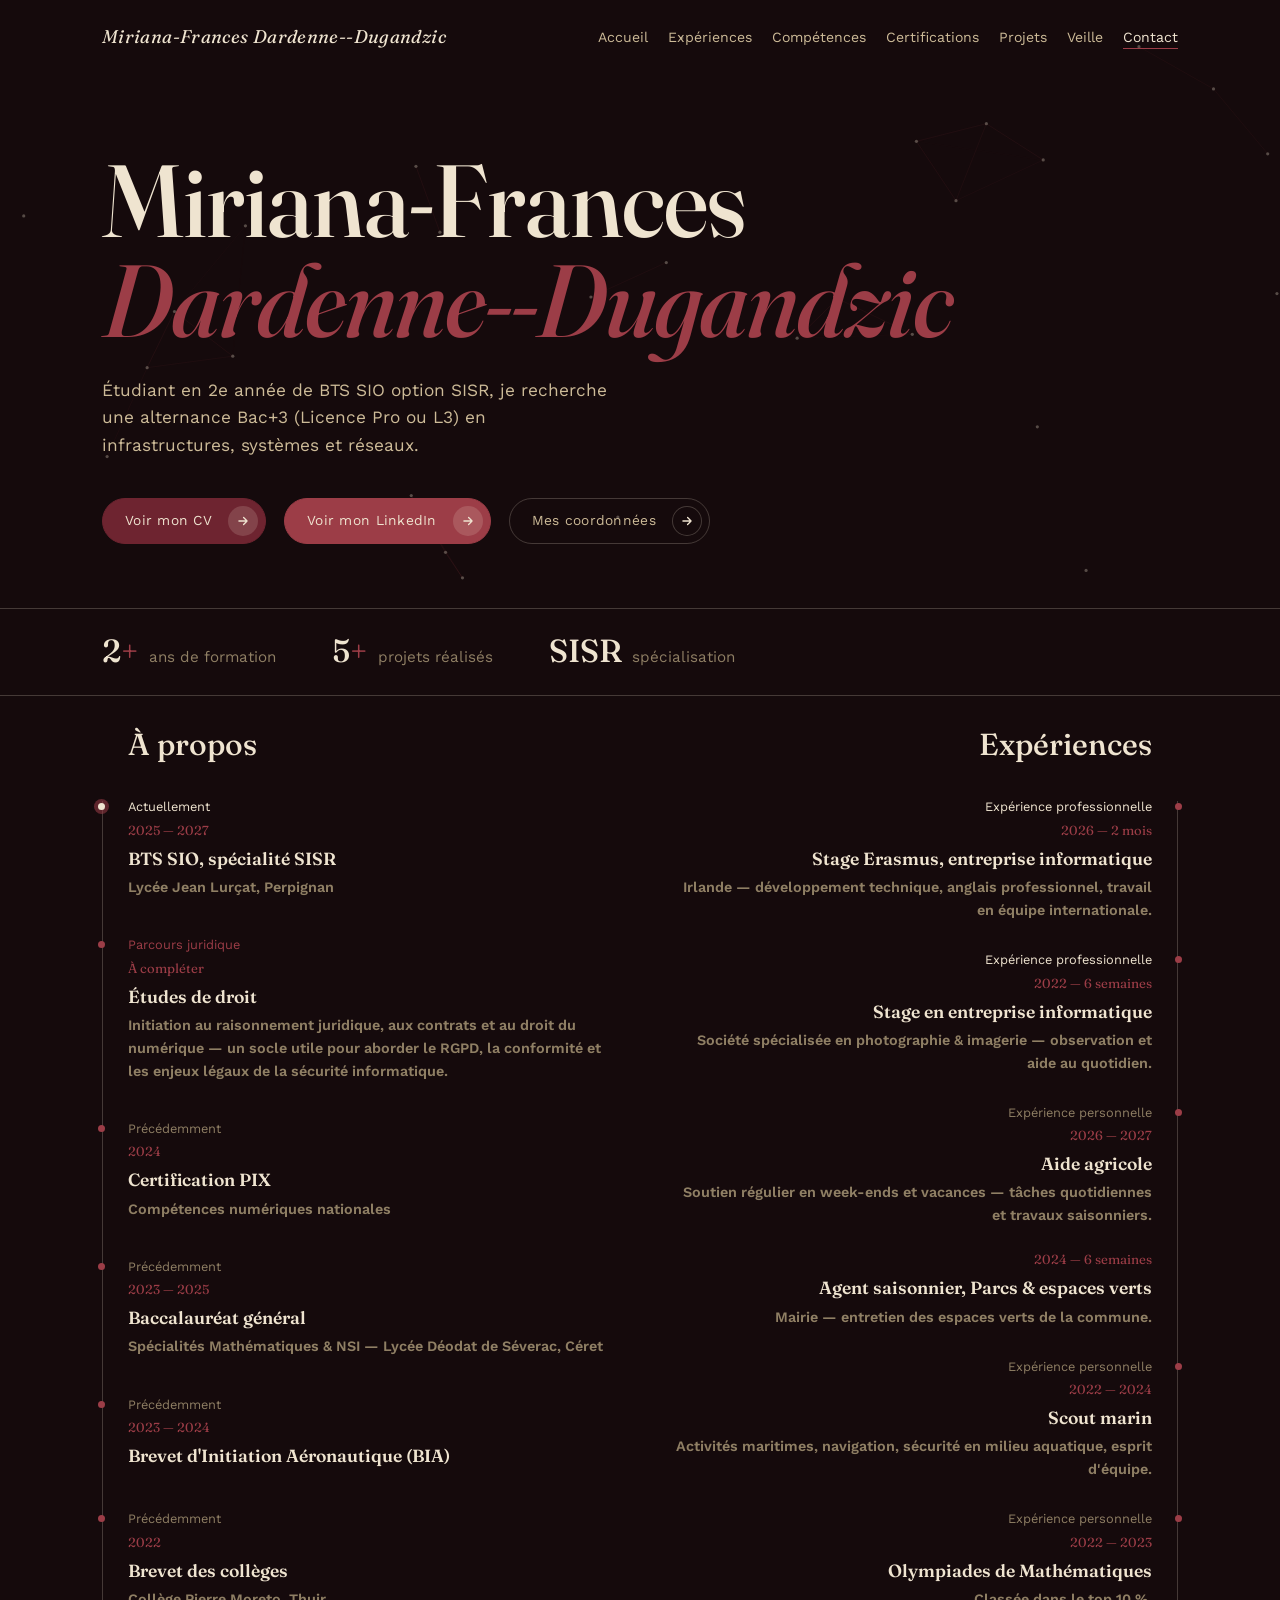
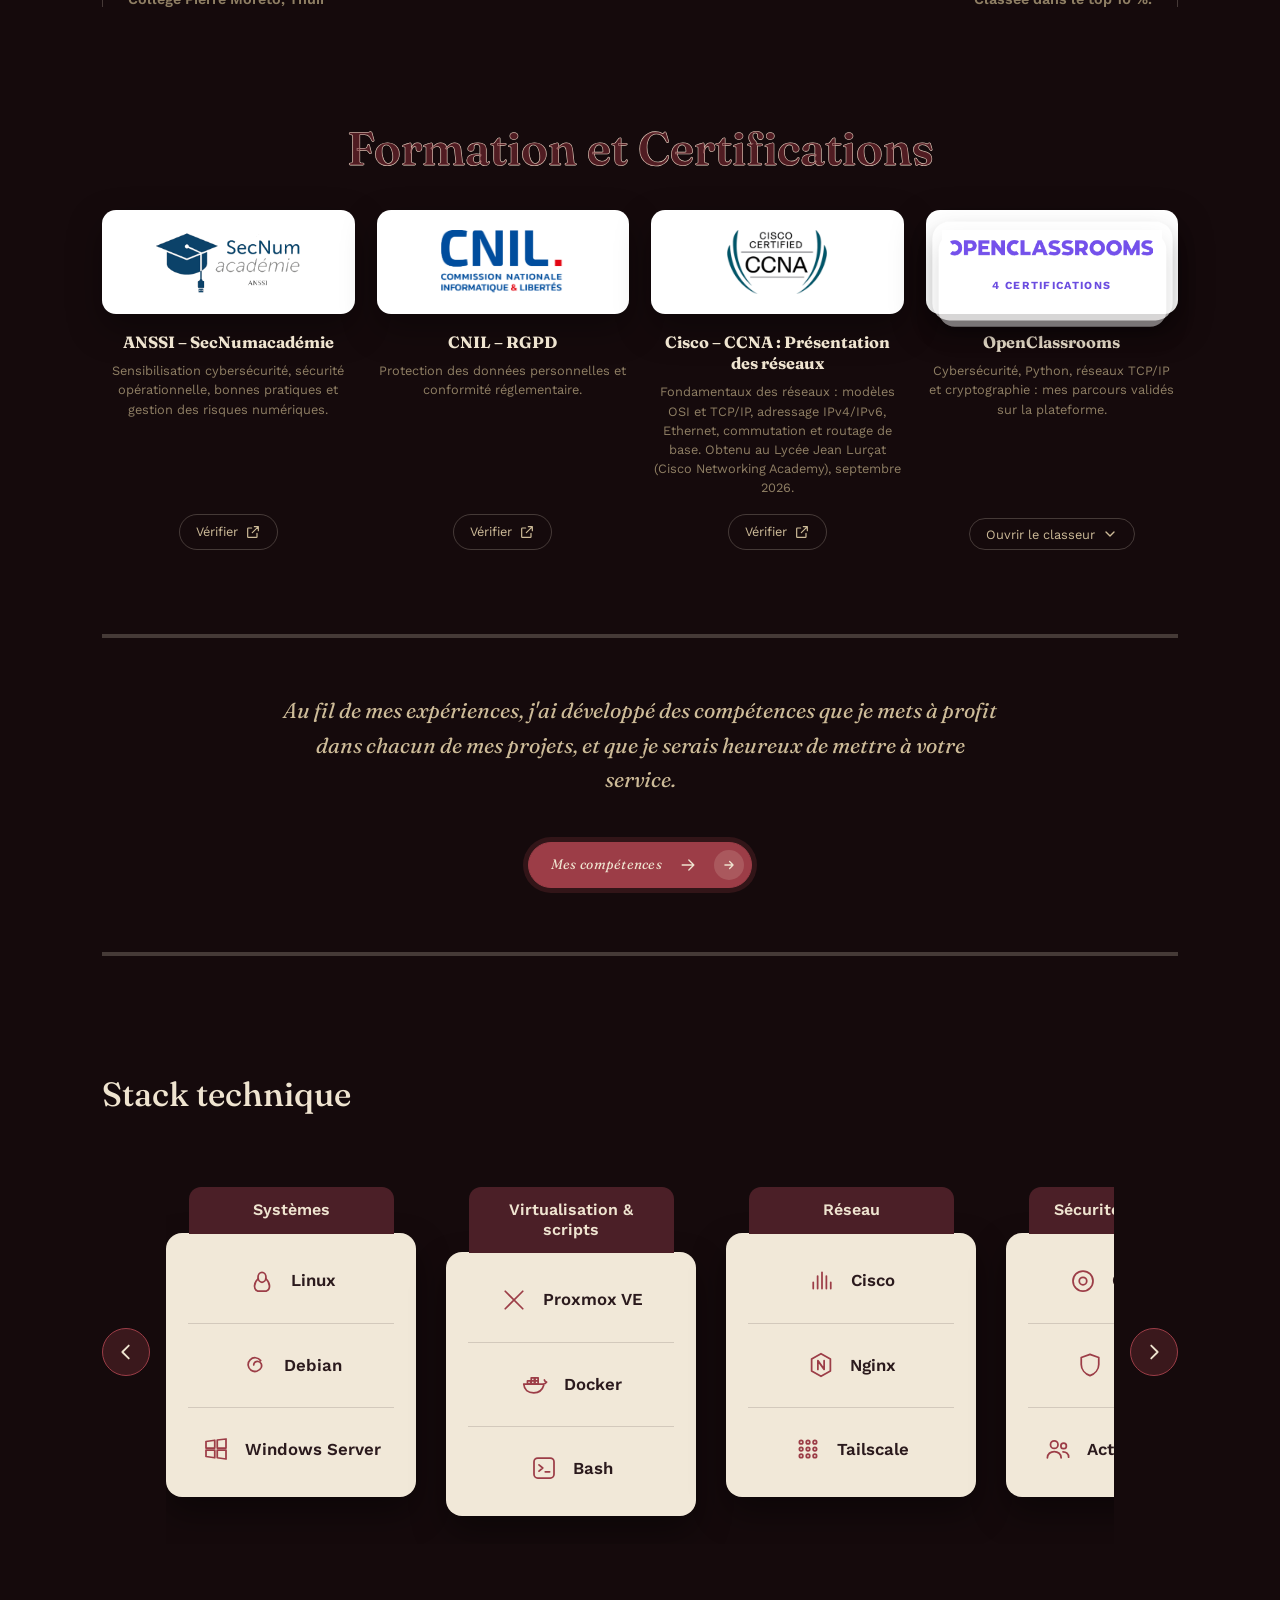
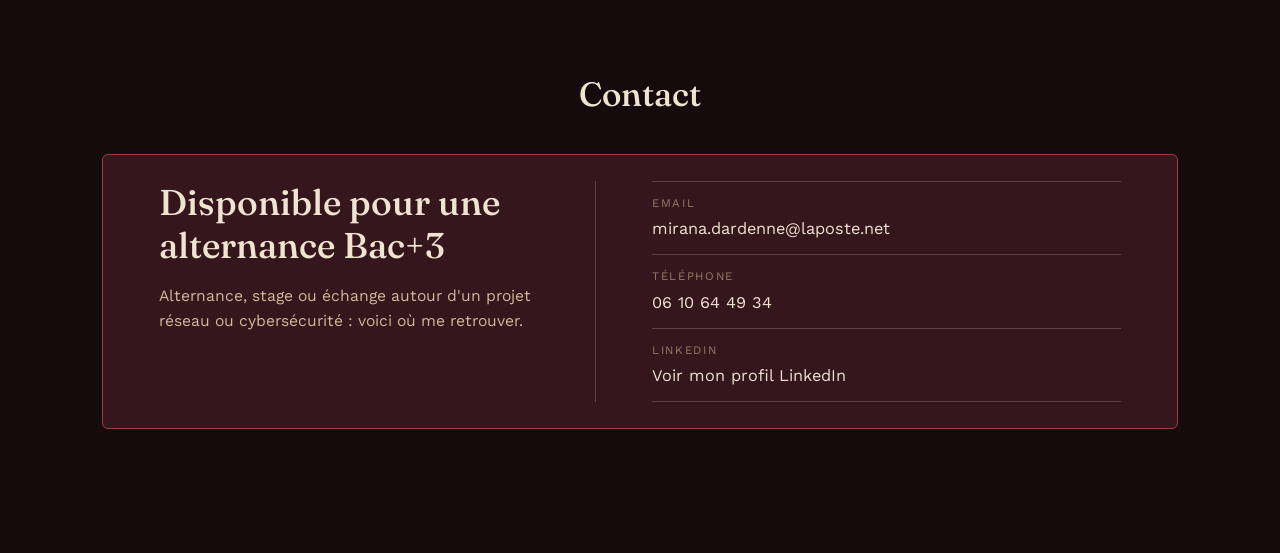
==== commit 486e1e94: "Add files via upload" ====
--- a/index.html
+++ b/index.html
@@ -3,8 +3,8 @@
 <head>
 <meta charset="UTF-8">
 <meta name="viewport" content="width=device-width, initial-scale=1.0">
-<title>Veille — Miriana Dardenne</title>
-<meta name="description" content="Veille technologique de Miriana Dardenne, étudiante en BTS SIO spécialité réseaux (SISR).">
+<title>Miriana-Frances Dardenne--Dugandzic — Portfolio</title>
+<meta name="description" content="Portfolio de Miriana Dardenne, étudiante en BTS SIO spécialité réseaux (SISR).">
 <link rel="preconnect" href="https://fonts.googleapis.com">
 <link rel="preconnect" href="https://fonts.gstatic.com" crossorigin>
 <link href="https://fonts.googleapis.com/css2?family=Fraunces:ital,opsz,wght@0,9..144,300;0,9..144,400;0,9..144,500;0,9..144,600;1,9..144,400;1,9..144,500&family=Work+Sans:wght@300;400;500;600&display=swap" rel="stylesheet">
@@ -20,180 +20,357 @@
     </button>
     <nav id="siteNav">
       <ul>
-        <li><a href="index.html" class="nav-link">Accueil</a></li>
-        <li><a href="index.html#apropos" class="nav-link">Expériences</a></li>
+        <li><a href="#" class="nav-link">Accueil</a></li>
+        <li><a href="#apropos" class="nav-link">Expériences</a></li>
         <li><a href="competences.html#competences" class="nav-link">Compétences</a></li>
-        <li><a href="index.html#certifications" class="nav-link">Certifications</a></li>
+        <li><a href="#certifications" class="nav-link">Certifications</a></li>
         <li><a href="projets.html#projets" class="nav-link">Projets</a></li>
         <li><a href="veille.html#veille" class="nav-link">Veille</a></li>
-        <li><a href="index.html#contact" class="nav-link">Contact</a></li>
+        <li><a href="#contact" class="nav-link">Contact</a></li>
       </ul>
     </nav>
   </div>
 </header>
 
-<!-- ================= VEILLE ================= -->
-<!-- 🔧 À personnaliser : remplace par les sujets/sources que tu suis vraiment (dossier de veille BTS SIO) -->
-<section id="veille" style="border-top:none;">
+<!-- ================= HERO ================= -->
+<section class="hero" style="border-top:none; padding:150px 0 64px;">
+  <canvas id="network-canvas"></canvas>
+  <div class="wrap">
+    <h1>Miriana-Frances<br><em>Dardenne--Dugandzic</em></h1>
+    <p class="lead">Étudiant en 2e année de BTS SIO option SISR, je recherche une alternance Bac+3 (Licence Pro ou L3) en infrastructures, systèmes et réseaux.</p>
+    <div class="cta-row">
+      <a href="CV_Miriana_Dardenne.pdf" target="_blank" rel="noopener" class="btn btn-primary">Voir mon CV</a>
+      <!-- 🔧 remplace le lien ci-dessous par l'adresse de ton profil LinkedIn -->
+      <a href="https://www.linkedin.com/in/TON-PROFIL" target="_blank" rel="noopener" class="btn btn-accent">Voir mon LinkedIn</a>
+      <a href="#contact" class="btn btn-ghost">Mes coordonnées</a>
+    </div>
+  </div>
+</section>
+
+<!-- ================= CHIFFRES CLÉS ================= -->
+<section class="stats-band">
+  <div class="wrap">
+    <div class="stats-row">
+      <div class="stat">
+        <span class="stat-value">2<em>+</em></span>
+        <span class="stat-label">ans de formation</span>
+      </div>
+      <div class="stat">
+        <span class="stat-value">5<em>+</em></span>
+        <span class="stat-label">projets réalisés</span>
+      </div>
+      <div class="stat">
+        <span class="stat-value">SISR</span>
+        <span class="stat-label">spécialisation</span>
+      </div>
+    </div>
+  </div>
+</section>
+
+<!-- ================= À PROPOS ================= -->
+<section id="apropos">
+  <div class="wrap">
+    <div class="section-panel no-frame">
+
+      <div class="parcours-cols">
+
+        <!-- À gauche : À propos (parcours de formation) -->
+        <div class="parcours-col">
+          <h3 class="col-title">À propos</h3>
+          <div class="timeline parcours">
+        <div class="timeline-item is-current">
+          <span class="timeline-state">Actuellement</span>
+          <span class="timeline-year">2025 — 2027</span>
+          <h3>BTS SIO, spécialité SISR</h3>
+          <p>Lycée Jean Lurçat, Perpignan</p>
+        </div>
+        <!-- 🔧 À compléter : précise l'année, l'établissement et le niveau de tes études de droit -->
+        <div class="timeline-item is-law">
+          <span class="timeline-state">Parcours juridique</span>
+          <span class="timeline-year">À compléter</span>
+          <h3>Études de droit</h3>
+          <p>Initiation au raisonnement juridique, aux contrats et au droit du numérique — un socle utile pour aborder le RGPD, la conformité et les enjeux légaux de la sécurité informatique.</p>
+        </div>
+        <div class="timeline-item">
+          <span class="timeline-state">Précédemment</span>
+          <span class="timeline-year">2024</span>
+          <h3>Certification PIX</h3>
+          <p>Compétences numériques nationales</p>
+        </div>
+        <div class="timeline-item">
+          <span class="timeline-state">Précédemment</span>
+          <span class="timeline-year">2023 — 2025</span>
+          <h3>Baccalauréat général</h3>
+          <p>Spécialités Mathématiques &amp; NSI — Lycée Déodat de Séverac, Céret</p>
+        </div>
+        <div class="timeline-item">
+          <span class="timeline-state">Précédemment</span>
+          <span class="timeline-year">2023 — 2024</span>
+          <h3>Brevet d'Initiation Aéronautique (BIA)</h3>
+        </div>
+        <div class="timeline-item">
+          <span class="timeline-state">Précédemment</span>
+          <span class="timeline-year">2022</span>
+          <h3>Brevet des collèges</h3>
+          <p>Collège Pierre Moreto, Thuir</p>
+        </div>
+          </div>
+        </div>
+
+        <!-- À droite : Expériences (professionnelles puis personnelles), en miroir -->
+        <div class="parcours-col parcours-col-right">
+          <h3 class="col-title">Expériences</h3>
+          <div class="timeline parcours parcours-exp parcours-mirror">
+        <div class="timeline-item is-pro">
+          <span class="timeline-state">Expérience professionnelle</span>
+          <span class="timeline-year">2026 — 2 mois</span>
+          <h3>Stage Erasmus, entreprise informatique</h3>
+          <p>Irlande — développement technique, anglais professionnel, travail en équipe internationale.</p>
+        </div>
+        <div class="timeline-item is-pro">
+          <span class="timeline-state">Expérience professionnelle</span>
+          <span class="timeline-year">2022 — 6 semaines</span>
+          <h3>Stage en entreprise informatique</h3>
+          <p>Société spécialisée en photographie &amp; imagerie — observation et aide au quotidien.</p>
+        </div>
+        <div class="timeline-item">
+          <span class="timeline-state">Expérience personnelle</span>
+          <span class="timeline-year">2026 — 2027</span>
+          <h3>Aide agricole</h3>
+          <p>Soutien régulier en week-ends et vacances — tâches quotidiennes et travaux saisonniers.</p>
+          <div class="timeline-sub">
+          <span class="timeline-year">2024 — 6 semaines</span>
+          <h3>Agent saisonnier, Parcs &amp; espaces verts</h3>
+          <p>Mairie — entretien des espaces verts de la commune.</p>
+          </div>
+        </div>
+        <div class="timeline-item">
+          <span class="timeline-state">Expérience personnelle</span>
+          <span class="timeline-year">2022 — 2024</span>
+          <h3>Scout marin</h3>
+          <p>Activités maritimes, navigation, sécurité en milieu aquatique, esprit d'équipe.</p>
+        </div>
+        <div class="timeline-item">
+          <span class="timeline-state">Expérience personnelle</span>
+          <span class="timeline-year">2022 — 2023</span>
+          <h3>Olympiades de Mathématiques</h3>
+          <p>Classée dans le top 10 %.</p>
+        </div>
+          </div>
+        </div>
+
+      </div>
+
+    </div>
+  </div>
+</section>
+
+<!-- ================= CERTIFICATIONS ================= -->
+<section id="certifications">
   <div class="wrap">
     <div class="section-head">
-      <h2>Veille</h2>
-    </div>
-
-    <!-- ===== Pourquoi faire une veille ? ===== -->
-    <div class="veille-section veille-why">
-      <h3 class="veille-h">Pourquoi faire une veille ?</h3>
-      <div class="veille-grid">
-        <div class="veille-card">
-          <h3>Éviter l'obsolescence</h3>
-          <p>Ne pas prendre de décisions sur des informations ou des technologies obsolètes.</p>
-        </div>
-        <div class="veille-card">
-          <h3>Rester à jour</h3>
-          <p>Mettre en place des solutions d'actualité, à jour et adaptées aux besoins d'aujourd'hui, plutôt que de reproduire des pratiques anciennes.</p>
-        </div>
-        <div class="veille-card">
-          <h3>Progresser</h3>
-          <p>Découvrir de nouveaux outils, de nouvelles méthodes et de nouveaux standards pour monter en compétences en continu.</p>
-        </div>
-      </div>
-    </div>
-
-    <!-- ===== Les outils de ma veille ===== -->
-    <div class="veille-section">
-      <h3 class="veille-h">Les outils de ma veille</h3>
-      <div class="veille-tools">
-        <div class="veille-tool">
-          <div class="veille-logo"><img src="logos/feedly.png" alt="Logo Feedly"></div>
-          <h4>Agrégateur RSS</h4>
-          <p>Feedly : je centralise en un seul endroit les flux des sites et blogs que je suis, sans avoir à les visiter un par un.</p>
-        </div>
-        <div class="veille-tool">
-          <div class="veille-logo"><img src="logos/rdv-tech.png" alt="Logo Le Rendez-vous Tech"></div>
-          <h4>Podcasts</h4>
-          <p>RDV Tech, 401 Tech Café et d'autres : des formats audio pour suivre l'actualité tech en déplacement.</p>
-        </div>
-        <div class="veille-tool">
-          <div class="veille-logo"><img src="logos/newsletter.png" alt="Newsletter"></div>
-          <h4>Mail &amp; newsletters</h4>
-          <p>Newsletters spécialisées reçues dans une boîte dédiée (voir la technique ci-dessous).</p>
-        </div>
-        <div class="veille-tool">
-          <div class="veille-logo"><img src="logos/reseaux-sociaux.png" alt="Logos LinkedIn, Facebook et Twitter"></div>
-          <h4>Réseaux sociaux</h4>
-          <p>LinkedIn : suivre des professionnels, des entreprises et des experts du réseau et de la cybersécurité.</p>
-        </div>
-      </div>
-    </div>
-
-    <!-- ===== Ma technique : mail dédié & newsletters ===== -->
-    <div class="veille-section">
-      <h3 class="veille-h">Ma technique : une boîte mail dédiée aux newsletters</h3>
-      <div class="veille-method">
-        <p class="dossier-intro" style="margin-bottom:28px;">Pour ne pas me disperser, j'ai créé une adresse mail uniquement pour ma veille : <strong>veille.1nfo21</strong>. Tout ce qui concerne la veille arrive là, et nulle part ailleurs.</p>
-        <ol class="veille-steps">
-          <li><strong>Créer un mail dédié</strong><span>Une adresse à part, utilisée uniquement pour s'abonner aux newsletters et aux sources de veille.</span></li>
-          <li><strong>Définir un jour fixe</strong><span>Je réserve un jour précis dans la semaine pour traiter ma veille, sans la laisser s'accumuler.</span></li>
-          <li><strong>Trier les mails</strong><span>Je parcours la boîte, je garde les articles intéressants et je supprime le reste.</span></li>
-          <li><strong>Créer des notes</strong><span>Je note l'essentiel de ce que je retiens pour pouvoir le retrouver et le réutiliser.</span><a href="tableau_veille_wifi7.pdf" target="_blank" rel="noopener" class="btn btn-primary">Voir mes notes</a></li>
-        </ol>
-        <div class="veille-benefits">
-          <h4>Les avantages</h4>
-          <ul>
-            <li>Toutes les newsletters sont regroupées au même endroit.</li>
-            <li>Aucune distraction : pas de mélange avec les mails personnels ou scolaires.</li>
-            <li>Une routine claire qui rend la veille régulière.</li>
-          </ul>
-        </div>
-      </div>
-    </div>
-
-    <!-- ===== Dossier de veille : Wi-Fi 7 ===== -->
-    <article class="veille-dossier" id="wifi7">
-      <h2>Wi-Fi 7 (IEEE 802.11be)</h2>
-      <p class="dossier-intro">Le Wi-Fi 7, aussi appelé <em>Extremely High Throughput</em> (EHT), succède au Wi-Fi 6 et 6E. Il vise plus de débit, mais surtout moins de latence et une meilleure fiabilité.</p>
-
-      <div class="wifi-stats">
-        <div class="wifi-stat"><strong>320 MHz</strong><span>largeur de canal max., contre 160 MHz en Wi-Fi 6</span></div>
-        <div class="wifi-stat"><strong>4096-QAM</strong><span>12 bits par symbole, contre 10 en Wi-Fi 6 (≈ +20 % de débit)</span></div>
-        <div class="wifi-stat"><strong>46 Gbit/s</strong><span>débit théorique maximal, contre 9,6 Gbit/s en Wi-Fi 6</span></div>
-        <div class="wifi-stat"><strong>Janv. 2024</strong><span>lancement du programme Wi-Fi CERTIFIED 7</span></div>
-      </div>
-
-      <div class="dossier-block">
-        <h3>Les nouveautés techniques</h3>
-        <div class="wifi-feat-grid">
-          <div class="wifi-feat">
-            <h4>Multi-Link Operation (MLO)</h4>
-            <p>Le client et le point d'accès (« Multi-Link Device ») utilisent plusieurs bandes ou canaux (2,4 / 5 / 6 GHz) en même temps. Résultat : davantage d'opportunités d'accès au canal, une latence réduite, et la possibilité de dupliquer le trafic critique sur plusieurs liens. Plusieurs modes existent : EMLSR, STR, NSTR, EMLMR.</p>
-          </div>
-          <div class="wifi-feat">
-            <h4>Canaux de 320 MHz</h4>
-            <p>La largeur de canal double, mais uniquement dans la bande 6 GHz. C'est le principal levier de débit… et celui qui dépend le plus de la réglementation de chaque pays.</p>
-          </div>
-          <div class="wifi-feat">
-            <h4>Modulation 4096-QAM</h4>
-            <p>Chaque symbole transporte plus de données. Le gain n'est réel que si le signal est excellent : en pratique, à courte distance et avec peu d'interférences.</p>
-          </div>
-          <div class="wifi-feat">
-            <h4>Multi-RU &amp; préambule puncturing</h4>
-            <p>Un même client peut recevoir plusieurs unités de ressources (Multi-RU), et le spectre reste exploitable quand une portion du canal est perturbée (puncturing). On gaspille moins de bande passante.</p>
-          </div>
-          <div class="wifi-feat">
-            <h4>QoS renforcée</h4>
-            <p>Le Stream Classification Service (SCS) aide à prioriser les flux sensibles (visioconférence, VoIP, réalité virtuelle) par rapport au trafic « best effort ».</p>
-          </div>
-          <div class="wifi-feat">
-            <h4>Sécurité WPA3</h4>
-            <p>Le Wi-Fi 7 s'appuie sur WPA3, ce qui pousse à abandonner progressivement WPA2 sur les nouveaux déploiements.</p>
-          </div>
-        </div>
-      </div>
-
-      <div class="dossier-block">
-        <h3>Wi-Fi 6, 6E et 7 en un coup d'œil</h3>
-        <div class="table-scroll">
-          <table class="wifi-table">
-            <thead>
-              <tr><th></th><th>Wi-Fi 6 (802.11ax)</th><th>Wi-Fi 6E (802.11ax)</th><th class="hl">Wi-Fi 7 (802.11be)</th></tr>
-            </thead>
-            <tbody>
-              <tr><th>Bandes</th><td>2,4 / 5 GHz</td><td>+ 6 GHz</td><td class="hl">2,4 / 5 / 6 GHz</td></tr>
-              <tr><th>Largeur de canal max.</th><td>160 MHz</td><td>160 MHz</td><td class="hl">320 MHz (6 GHz)</td></tr>
-              <tr><th>Modulation max.</th><td>1024-QAM</td><td>1024-QAM</td><td class="hl">4096-QAM</td></tr>
-              <tr><th>Multi-liens (MLO)</th><td>Non</td><td>Non</td><td class="hl">Oui</td></tr>
-              <tr><th>Multi-RU</th><td>Non</td><td>Non</td><td class="hl">Oui</td></tr>
-              <tr><th>Débit théorique max.</th><td>9,6 Gbit/s</td><td>9,6 Gbit/s</td><td class="hl">46 Gbit/s</td></tr>
-            </tbody>
-          </table>
-        </div>
-        <p class="table-note">Valeurs théoriques : en pratique, le débit dépend du nombre de flux spatiaux du client (souvent 2×2 sur smartphone ou portable), de la distance et des interférences.</p>
-      </div>
-
-      <div class="dossier-block">
-        <h3>Et en France ? La question du 6 GHz</h3>
-        <div class="dossier-cols">
-          <div class="dossier-col">
-            <h4>Ce qui est autorisé aujourd'hui</h4>
-            <p>La décision ARCEP n° 2021-2184 du 14 octobre 2021 ouvre la bande 5945–6425 MHz (480 MHz) au Wi-Fi. Pour les points d'accès et les box, l'usage est limité à l'intérieur et à faible puissance (LPI).</p>
-            <p>Conséquence directe : avec seulement 480 MHz, on ne dispose que d'un seul canal de 320 MHz (ou trois de 160 MHz). La réutilisation de canaux est quasi impossible en environnement dense.</p>
-          </div>
-          <div class="dossier-col">
-            <h4>Ce qui reste en discussion</h4>
-            <p>La partie haute de la bande (6425–7125 MHz), nécessaire pour multiplier les canaux de 320 MHz, n'est pas tranchée en Europe : elle est disputée entre le Wi-Fi et la téléphonie mobile, et la décision est attendue autour de la CMR-27 (fin 2027).</p>
-            <p>Au Royaume-Uni, l'Ofcom a de son côté annoncé le 20 juillet 2026 qu'il autorisait un accès étendu au Wi-Fi dans cette partie haute. L'ARCEP avait par ailleurs soumis à consultation, fin 2025, une modification de sa décision sur la bande 6 GHz.</p>
-          </div>
-        </div>
-      </div>
-
-      <div class="dossier-block">
-        <h3>Et après ? Le Wi-Fi 8 (IEEE 802.11bn)</h3>
-        <p class="dossier-intro" style="margin-bottom:0;">Le prochain standard ne cherche pas à battre des records de débit : il garde les mêmes largeurs de canal et la même modulation que le Wi-Fi 7. Son objectif est la fiabilité (« Ultra High Reliability »), avec notamment la coordination entre points d'accès voisins. Les cibles visées par rapport au Wi-Fi 7 : +25 % de débit MAC, −25 % de latence et −25 % de paquets perdus. Le standard est encore en cours de rédaction.</p>
-      </div>
-    </article>
-  </div>
-</section>
-
+      <h2 class="title-outline">Formation et Certifications</h2>
+    </div>
+    <div class="cert-grid">
+      <div class="cert-card">
+        <div class="cert-logo"><img src="logos/anssi_secnum.png" alt="Logo ANSSI"></div>
+        <h3>ANSSI – SecNumacadémie</h3>
+        <p>Sensibilisation cybersécurité, sécurité opérationnelle, bonnes pratiques et gestion des risques numériques.</p>
+        <a href="Certificats/Certification_ANSSI_SecNumacademie.pdf" target="_blank" rel="noopener" class="cert-verify">
+          <span>Vérifier</span>
+          <svg viewBox="0 0 24 24" width="16" height="16" fill="none" stroke="currentColor" stroke-width="1.8" stroke-linecap="round" stroke-linejoin="round" aria-hidden="true"><path d="M14 4h6v6M20 4l-9 9M18 14v5a1 1 0 0 1-1 1H5a1 1 0 0 1-1-1V7a1 1 0 0 1 1-1h5"/></svg>
+        </a>
+      </div>
+      <div class="cert-card">
+        <div class="cert-logo"><img src="logos/cnil.png" alt="Logo CNIL"></div>
+        <h3>CNIL – RGPD</h3>
+        <p>Protection des données personnelles et conformité réglementaire.</p>
+        <a href="Certificats/Certification_CNIL_RGPD.pdf" target="_blank" rel="noopener" class="cert-verify">
+          <span>Vérifier</span>
+          <svg viewBox="0 0 24 24" width="16" height="16" fill="none" stroke="currentColor" stroke-width="1.8" stroke-linecap="round" stroke-linejoin="round" aria-hidden="true"><path d="M14 4h6v6M20 4l-9 9M18 14v5a1 1 0 0 1-1 1H5a1 1 0 0 1-1-1V7a1 1 0 0 1 1-1h5"/></svg>
+        </a>
+      </div>
+      <div class="cert-card">
+        <div class="cert-logo"><img src="[data-uri]" alt="Logo Cisco CCNA"></div>
+        <h3>Cisco – CCNA : Présentation des réseaux</h3>
+        <p>Fondamentaux des réseaux : modèles OSI et TCP/IP, adressage IPv4/IPv6, Ethernet, commutation et routage de base. Obtenu au Lycée Jean Lurçat (Cisco Networking Academy), septembre 2026.</p>
+        <a href="Certificats/Certification_Cisco_CCNA_Presentation_des_reseaux.pdf" target="_blank" rel="noopener" class="cert-verify">
+          <span>Vérifier</span>
+          <svg viewBox="0 0 24 24" width="16" height="16" fill="none" stroke="currentColor" stroke-width="1.8" stroke-linecap="round" stroke-linejoin="round" aria-hidden="true"><path d="M14 4h6v6M20 4l-9 9M18 14v5a1 1 0 0 1-1 1H5a1 1 0 0 1-1-1V7a1 1 0 0 1 1-1h5"/></svg>
+        </a>
+      </div>
+      <div class="cert-card oc-card" id="ocCard">
+        <div class="cert-logo oc-logo" id="ocLogo" role="button" tabindex="0" aria-controls="ocPanel" aria-expanded="false" aria-label="Afficher les certifications OpenClassrooms">
+          <img src="logos/openclassrooms.png" alt="Logo OpenClassrooms">
+          <span class="cert-topic">4 certifications</span>
+        </div>
+        <h3>OpenClassrooms</h3>
+        <p>Cybersécurité, Python, réseaux TCP/IP et cryptographie : mes parcours validés sur la plateforme.</p>
+        <button type="button" class="cert-verify oc-toggle" id="ocToggle" aria-controls="ocPanel" aria-expanded="false">
+          <span class="oc-toggle-label">Ouvrir le classeur</span>
+          <svg class="oc-chevron" viewBox="0 0 24 24" width="16" height="16" fill="none" stroke="currentColor" stroke-width="2" stroke-linecap="round" stroke-linejoin="round" aria-hidden="true"><path d="M6 9l6 6 6-6"/></svg>
+        </button>
+      </div>
+      <div class="oc-panel" id="ocPanel" aria-hidden="true">
+        <div class="oc-panel-clip">
+          <div class="oc-panel-body">
+            <div class="oc-panel-head">
+              <span class="oc-panel-title">Parcours OpenClassrooms</span>
+              <span class="oc-panel-count">4 certifications</span>
+            </div>
+            <div class="oc-sub-grid">
+          <div class="cert-card">
+            <div class="cert-logo"><img src="logos/openclassrooms.png" alt="Logo OpenClassrooms"><span class="cert-topic">Cybersécurité</span></div>
+            <h3>Découverte de la cybersécurité</h3>
+            <p>Panorama des menaces et de la défense des systèmes.</p>
+            <a href="Certificats/Certification_OpenClassrooms_Cybersecurite.png" target="_blank" rel="noopener" class="cert-verify">
+              <span>Vérifier</span>
+              <svg viewBox="0 0 24 24" width="16" height="16" fill="none" stroke="currentColor" stroke-width="1.8" stroke-linecap="round" stroke-linejoin="round" aria-hidden="true"><path d="M14 4h6v6M20 4l-9 9M18 14v5a1 1 0 0 1-1 1H5a1 1 0 0 1-1-1V7a1 1 0 0 1 1-1h5"/></svg>
+            </a>
+          </div>
+          <div class="cert-card">
+            <div class="cert-logo"><img src="logos/openclassrooms.png" alt="Logo OpenClassrooms"><span class="cert-topic">Python</span></div>
+            <h3>Apprenez les bases du langage Python</h3>
+            <p>Automatisation, scripting et logique de programmation.</p>
+            <a href="Certificats/Certification_OpenClassrooms_Python.png" target="_blank" rel="noopener" class="cert-verify">
+              <span>Vérifier</span>
+              <svg viewBox="0 0 24 24" width="16" height="16" fill="none" stroke="currentColor" stroke-width="1.8" stroke-linecap="round" stroke-linejoin="round" aria-hidden="true"><path d="M14 4h6v6M20 4l-9 9M18 14v5a1 1 0 0 1-1 1H5a1 1 0 0 1-1-1V7a1 1 0 0 1 1-1h5"/></svg>
+            </a>
+          </div>
+          <div class="cert-card">
+            <div class="cert-logo"><img src="logos/openclassrooms.png" alt="Logo OpenClassrooms"><span class="cert-topic">TCP/IP</span></div>
+            <h3>Concevez votre réseau TCP/IP</h3>
+            <p>Architecture réseau, adressage IP et fonctionnement des protocoles.</p>
+            <a href="Certificats/Certification_OpenClassrooms_TCP_IP.png" target="_blank" rel="noopener" class="cert-verify">
+              <span>Vérifier</span>
+              <svg viewBox="0 0 24 24" width="16" height="16" fill="none" stroke="currentColor" stroke-width="1.8" stroke-linecap="round" stroke-linejoin="round" aria-hidden="true"><path d="M14 4h6v6M20 4l-9 9M18 14v5a1 1 0 0 1-1 1H5a1 1 0 0 1-1-1V7a1 1 0 0 1 1-1h5"/></svg>
+            </a>
+          </div>
+          <div class="cert-card">
+            <div class="cert-logo"><img src="logos/openclassrooms.png" alt="Logo OpenClassrooms"><span class="cert-topic">Cryptographie</span></div>
+            <h3>Sécurisez vos données avec la cryptographie</h3>
+            <p>Chiffrement, authentification et protection des données.</p>
+            <a href="Certificats/Certification_OpenClassrooms_Cryptographie.png" target="_blank" rel="noopener" class="cert-verify">
+              <span>Vérifier</span>
+              <svg viewBox="0 0 24 24" width="16" height="16" fill="none" stroke="currentColor" stroke-width="1.8" stroke-linecap="round" stroke-linejoin="round" aria-hidden="true"><path d="M14 4h6v6M20 4l-9 9M18 14v5a1 1 0 0 1-1 1H5a1 1 0 0 1-1-1V7a1 1 0 0 1 1-1h5"/></svg>
+            </a>
+          </div>
+            </div>
+          </div>
+        </div>
+      </div>
+    </div>
+    <div class="cta-zone">
+      <p class="cta-text">Au fil de mes expériences, j'ai développé des compétences que je mets à profit dans chacun de mes projets, et que je serais heureux de mettre à votre service.</p>
+      <div class="cta-center">
+      <a href="competences.html#competences" class="btn btn-feature">
+        <span>Mes compétences</span>
+        <svg viewBox="0 0 24 24" width="20" height="20" fill="none" stroke="currentColor" stroke-width="1.6" stroke-linecap="round" stroke-linejoin="round" aria-hidden="true"><path d="M5 12h14M13 6l6 6-6 6"/></svg>
+      </a>
+      </div>
+    </div>
+  </div>
+</section>
+
+<!-- ================= STACK TECHNIQUE ================= -->
+<section id="stack">
+  <div class="wrap">
+    <div class="section-head">
+      <h2>Stack technique</h2>
+    </div>
+    <div class="stack-carousel">
+      <button class="stack-arrow stack-prev" type="button" aria-label="Précédent">
+        <svg viewBox="0 0 24 24" width="22" height="22" fill="none" stroke="currentColor" stroke-width="2" stroke-linecap="round" stroke-linejoin="round" aria-hidden="true"><path d="M15 5l-7 7 7 7"/></svg>
+      </button>
+      <div class="stack-viewport" id="stackViewport">
+      <div class="stack-track">
+        <div class="stack-card">
+          <div class="stack-tab">Systèmes</div>
+          <ul class="stack-body">
+          <li class="stack-row"><svg viewBox="0 0 24 24" width="30" height="30" fill="none" stroke="currentColor" stroke-width="1.4" stroke-linecap="round" stroke-linejoin="round" aria-hidden="true"><ellipse cx="12" cy="9" rx="3.2" ry="4"/><path d="M8.5 20c-1.5-.5-2.5-2-2.5-4 0-2.5 1.5-4.5 3-6M15.5 20c1.5-.5 2.5-2 2.5-4 0-2.5-1.5-4.5-3-6M8.5 20h7"/></svg><span>Linux</span></li>
+          <li class="stack-row"><svg viewBox="0 0 24 24" width="30" height="30" fill="none" stroke="currentColor" stroke-width="1.4" stroke-linecap="round" stroke-linejoin="round" aria-hidden="true"><path d="M16.5 8.5A5.5 5.5 0 1 0 17 14c.8-2-.2-4.5-2.5-4.8-2-.3-3.6 1-3.5 2.8"/></svg><span>Debian</span></li>
+          <li class="stack-row"><svg viewBox="0 0 24 24" width="30" height="30" fill="none" stroke="currentColor" stroke-width="1.4" stroke-linecap="round" stroke-linejoin="round" aria-hidden="true"><path d="M4 6l7-1v6.2H4zM13 4.8L20 4v7.2h-7zM4 12.8h7V19l-7-1zM13 12.8h7V20l-7-1z"/></svg><span>Windows Server</span></li>
+          </ul>
+        </div>
+        <div class="stack-card">
+          <div class="stack-tab">Virtualisation &amp; scripts</div>
+          <ul class="stack-body">
+          <li class="stack-row"><svg viewBox="0 0 24 24" width="30" height="30" fill="none" stroke="currentColor" stroke-width="1.4" stroke-linecap="round" stroke-linejoin="round" aria-hidden="true"><path d="M5 5l14 14M19 5L5 19"/></svg><span>Proxmox VE</span></li>
+          <li class="stack-row"><svg viewBox="0 0 24 24" width="30" height="30" fill="none" stroke="currentColor" stroke-width="1.4" stroke-linecap="round" stroke-linejoin="round" aria-hidden="true"><path d="M3 12h15.5c1.2 0 2.2-.6 2.8-1.5-1-.2-1.6-.8-1.8-1.7M3 12c.3 4.5 3.5 7 8 7 4.5 0 7-2.5 8-6"/><path d="M6 9.5h2.5V12H6zM9 9.5h2.5V12H9zM12 9.5h2.5V12H12zM9 7h2.5v2.5H9zM12 7h2.5v2.5H12z"/></svg><span>Docker</span></li>
+          <li class="stack-row"><svg viewBox="0 0 24 24" width="30" height="30" fill="none" stroke="currentColor" stroke-width="1.4" stroke-linecap="round" stroke-linejoin="round" aria-hidden="true"><rect x="4" y="4" width="16" height="16" rx="3"/><path d="M8 9.5l3 2.5-3 2.5M13 15h3.5"/></svg><span>Bash</span></li>
+          </ul>
+        </div>
+        <div class="stack-card">
+          <div class="stack-tab">Réseau</div>
+          <ul class="stack-body">
+          <li class="stack-row"><svg viewBox="0 0 24 24" width="30" height="30" fill="none" stroke="currentColor" stroke-width="1.4" stroke-linecap="round" stroke-linejoin="round" aria-hidden="true"><path d="M5 18v-5M8.5 18V8M12 18V5M15.5 18V8M19 18v-5"/></svg><span>Cisco</span></li>
+          <li class="stack-row"><svg viewBox="0 0 24 24" width="30" height="30" fill="none" stroke="currentColor" stroke-width="1.4" stroke-linecap="round" stroke-linejoin="round" aria-hidden="true"><path d="M12 3l7.5 4.2v9.6L12 21l-7.5-4.2V7.2z"/><path d="M9.5 15.5v-7l5 7v-7"/></svg><span>Nginx</span></li>
+          <li class="stack-row"><svg viewBox="0 0 24 24" width="30" height="30" fill="none" stroke="currentColor" stroke-width="1.4" stroke-linecap="round" stroke-linejoin="round" aria-hidden="true"><circle cx="6.5" cy="6.5" r="1.4"/><circle cx="12" cy="6.5" r="1.4"/><circle cx="17.5" cy="6.5" r="1.4"/><circle cx="6.5" cy="12" r="1.4"/><circle cx="12" cy="12" r="1.4"/><circle cx="17.5" cy="12" r="1.4"/><circle cx="6.5" cy="17.5" r="1.4"/><circle cx="12" cy="17.5" r="1.4"/><circle cx="17.5" cy="17.5" r="1.4"/></svg><span>Tailscale</span></li>
+          </ul>
+        </div>
+        <div class="stack-card">
+          <div class="stack-tab">Sécurité &amp; annuaire</div>
+          <ul class="stack-body">
+          <li class="stack-row"><svg viewBox="0 0 24 24" width="30" height="30" fill="none" stroke="currentColor" stroke-width="1.4" stroke-linecap="round" stroke-linejoin="round" aria-hidden="true"><circle cx="12" cy="12" r="8"/><circle cx="12" cy="12" r="3"/></svg><span>OPNsense</span></li>
+          <li class="stack-row"><svg viewBox="0 0 24 24" width="30" height="30" fill="none" stroke="currentColor" stroke-width="1.4" stroke-linecap="round" stroke-linejoin="round" aria-hidden="true"><path d="M12 3.5l7 2.5v5.5c0 4-3 7.5-7 9-4-1.5-7-5-7-9V6z"/></svg><span>pfSense</span></li>
+          <li class="stack-row"><svg viewBox="0 0 24 24" width="30" height="30" fill="none" stroke="currentColor" stroke-width="1.4" stroke-linecap="round" stroke-linejoin="round" aria-hidden="true"><circle cx="9" cy="8.5" r="3"/><path d="M3.5 19c0-3 2.5-5 5.5-5s5.5 2 5.5 5"/><circle cx="16.5" cy="9.5" r="2.2"/><path d="M16 14.2c2.5 0 4.5 1.6 4.5 4.3"/></svg><span>Active Directory</span></li>
+          </ul>
+        </div>
+        <div class="stack-card">
+          <div class="stack-tab">Supervision</div>
+          <ul class="stack-body">
+          <li class="stack-row"><svg viewBox="0 0 24 24" width="30" height="30" fill="none" stroke="currentColor" stroke-width="1.4" stroke-linecap="round" stroke-linejoin="round" aria-hidden="true"><circle cx="12" cy="12" r="8"/><path d="M12 8a4 4 0 1 0 4 4h-4"/></svg><span>Grafana</span></li>
+          <li class="stack-row"><svg viewBox="0 0 24 24" width="30" height="30" fill="none" stroke="currentColor" stroke-width="1.4" stroke-linecap="round" stroke-linejoin="round" aria-hidden="true"><path d="M4 6.5h16M4 10.5h11M4 14.5h16M4 18.5h8"/></svg><span>Loki</span></li>
+          <li class="stack-row"><svg viewBox="0 0 24 24" width="30" height="30" fill="none" stroke="currentColor" stroke-width="1.4" stroke-linecap="round" stroke-linejoin="round" aria-hidden="true"><path d="M4 7h10M4 12h14M4 17h10M16 9.5l3 2.5-3 2.5"/></svg><span>Syslog</span></li>
+          </ul>
+        </div>
+      </div>
+      </div>
+      <button class="stack-arrow stack-next" type="button" aria-label="Suivant">
+        <svg viewBox="0 0 24 24" width="22" height="22" fill="none" stroke="currentColor" stroke-width="2" stroke-linecap="round" stroke-linejoin="round" aria-hidden="true"><path d="M9 5l7 7-7 7"/></svg>
+      </button>
+    </div>
+  </div>
+</section>
+
+<!-- ================= CONTACT ================= -->
+<section id="contact">
+  <div class="wrap">
+    <div class="section-head">
+      <h2>Contact</h2>
+    </div>
+    <div class="section-panel">
+    <div class="contact-grid">
+      <div class="contact-intro">
+        <h2 class="big">Disponible pour une alternance Bac+3</h2>
+        <p>Alternance, stage ou échange autour d'un projet réseau ou cybersécurité : voici où me retrouver.</p>
+      </div>
+      <div class="contact-details">
+        <ul class="contact-list">
+          <li>
+            <span class="label">Email</span>
+            <a href="mailto:mirana.dardenne@laposte.net">mirana.dardenne@laposte.net</a>
+          </li>
+          <li>
+            <span class="label">Téléphone</span>
+            <a href="tel:+33610644934">06 10 64 49 34</a>
+          </li>
+          <li>
+            <span class="label">LinkedIn</span>
+            <!-- 🔧 remplace TON-PROFIL par l'adresse de ton profil LinkedIn -->
+            <a href="https://www.linkedin.com/in/TON-PROFIL" target="_blank" rel="noopener">Voir mon profil LinkedIn</a>
+          </li>
+        </ul>
+      </div>
+    </div>
+    </div>
+  </div>
+</section>
+
+<footer>
+  <div class="wrap">
+  </div>
+</footer>
 
 <script src="script.js"></script>
 </body>
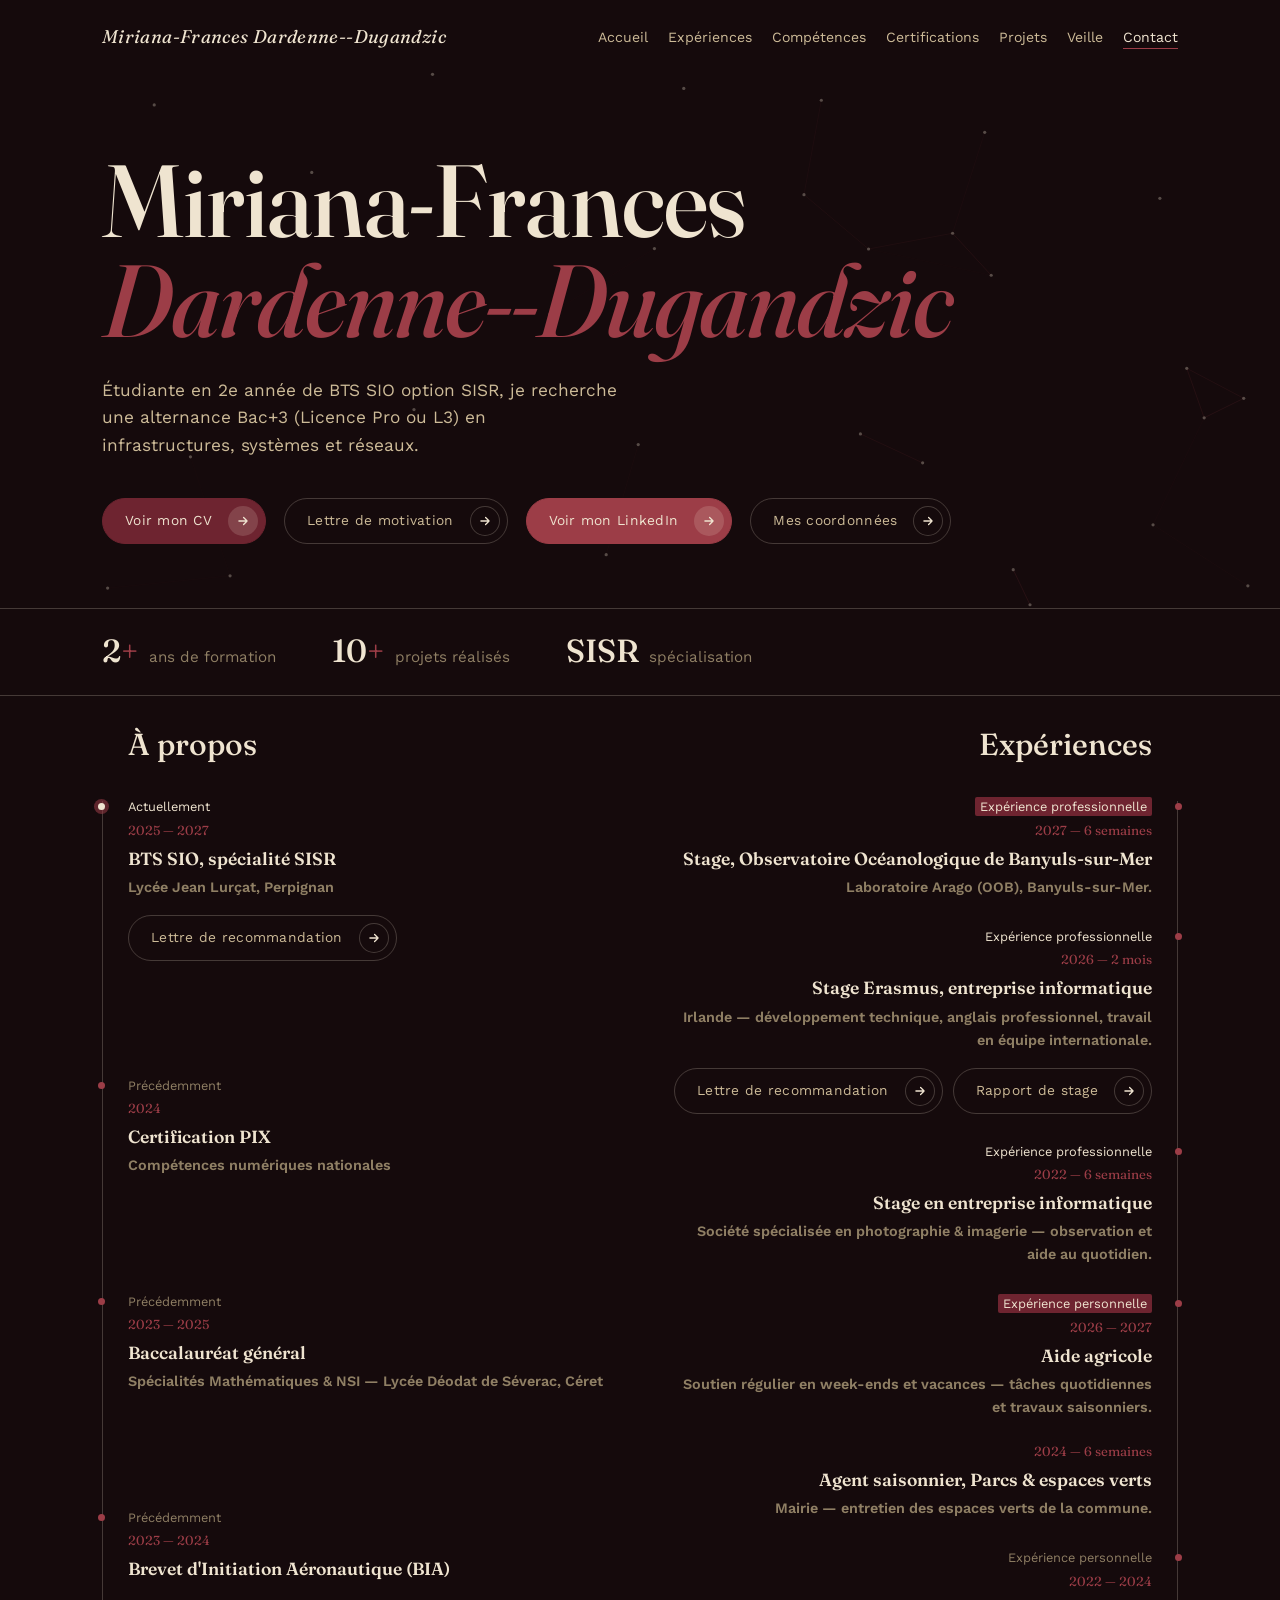
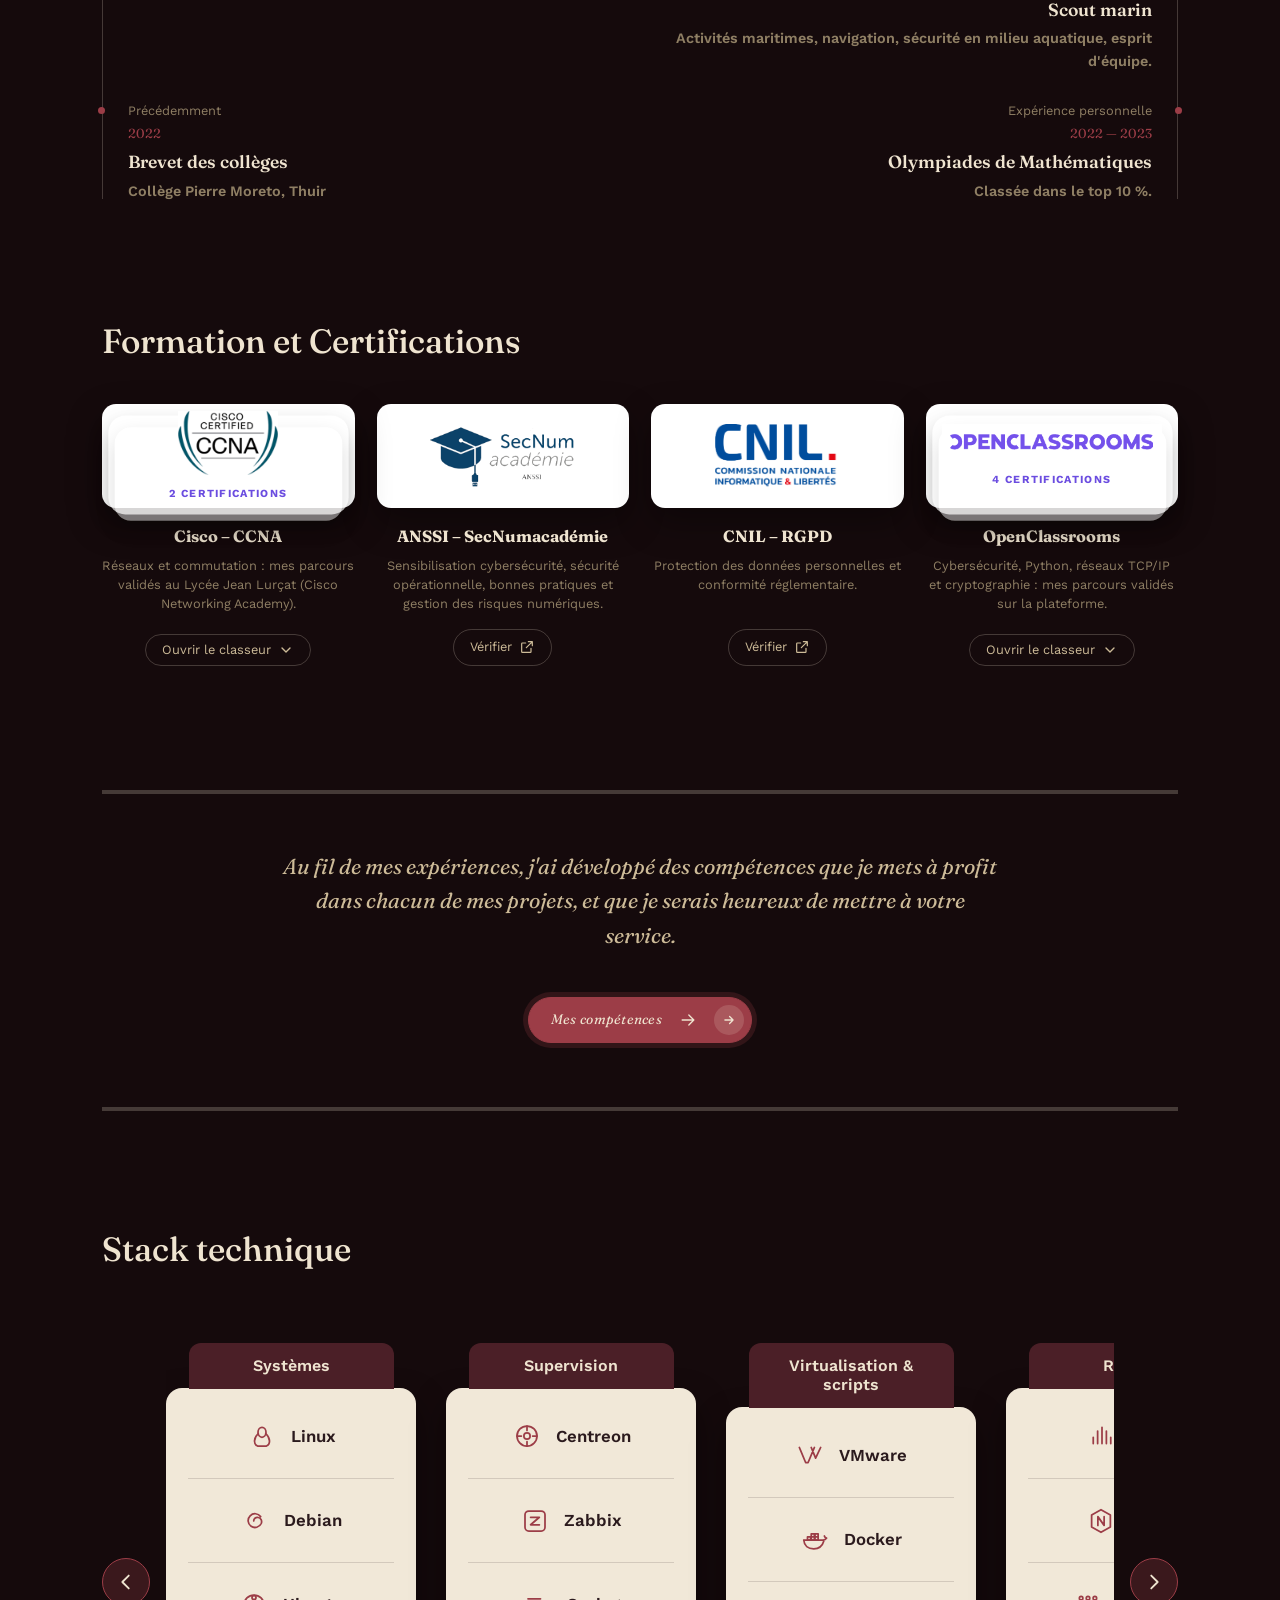
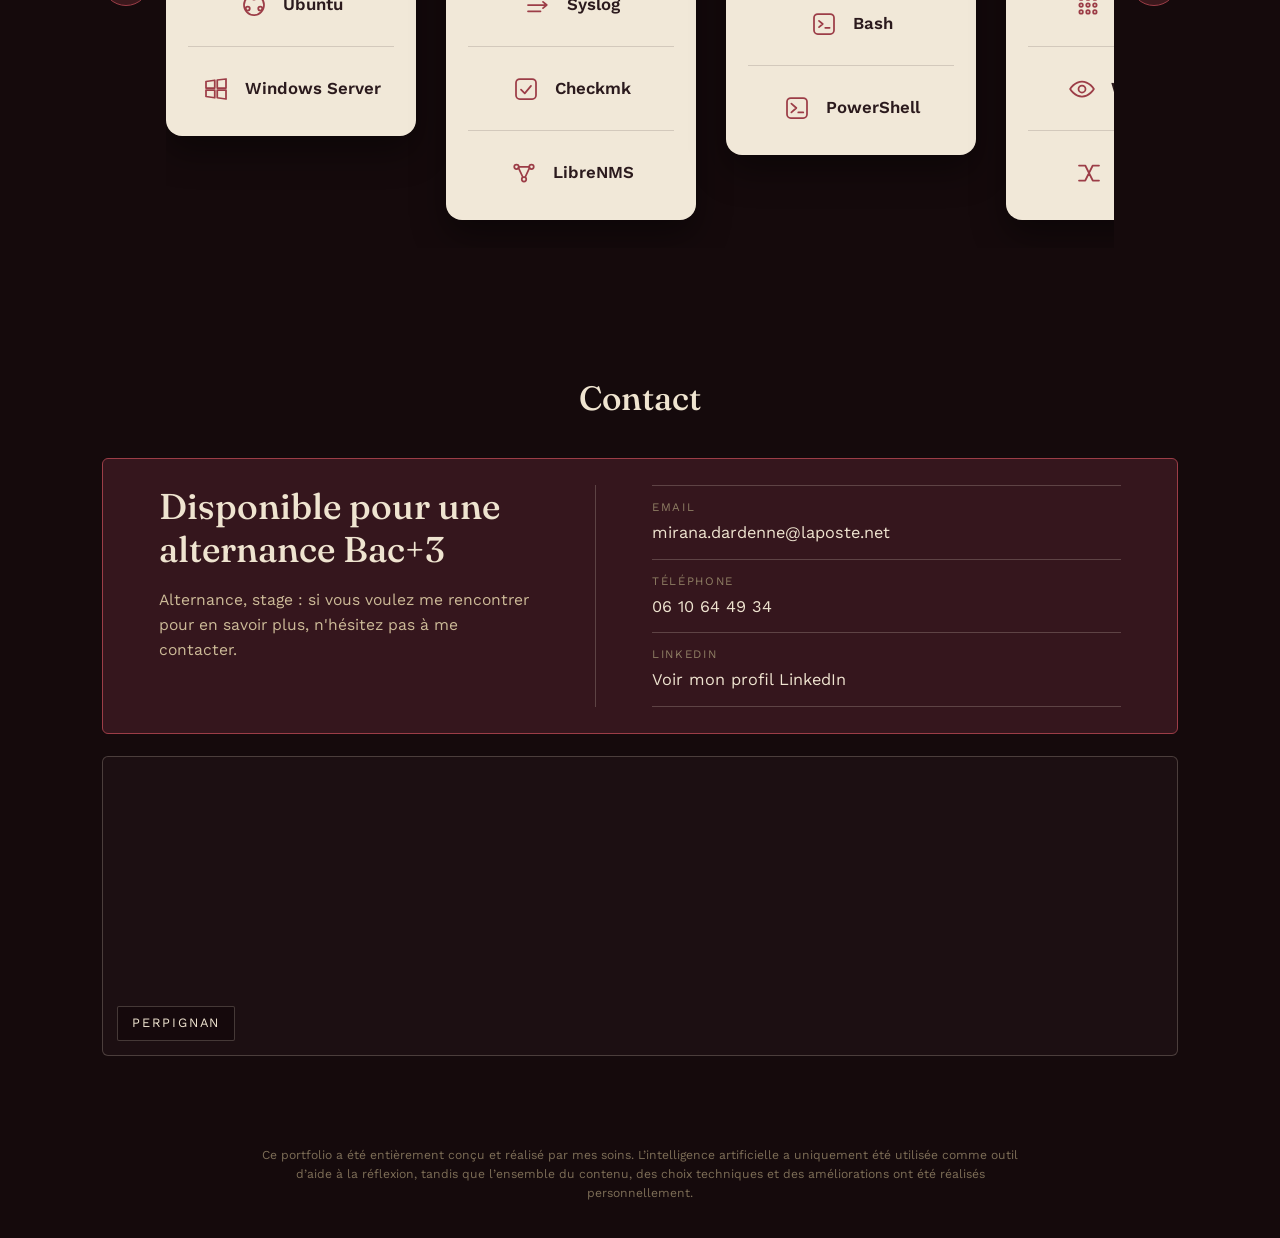
==== commit dce89852: "Add files via upload" ====
--- a/index.html
+++ b/index.html
@@ -9,6 +9,13 @@
 <link rel="preconnect" href="https://fonts.gstatic.com" crossorigin>
 <link href="https://fonts.googleapis.com/css2?family=Fraunces:ital,opsz,wght@0,9..144,300;0,9..144,400;0,9..144,500;0,9..144,600;1,9..144,400;1,9..144,500&family=Work+Sans:wght@300;400;500;600&display=swap" rel="stylesheet">
 <link rel="stylesheet" href="style.css">
+<style>
+/* Boutons documents (stage Irlande) : alignés comme le texte de la colonne miroir */
+.exp-docs{ display:flex; flex-wrap:wrap; gap:10px; margin-top:16px; justify-content:flex-end; }
+@media (max-width:860px){ .exp-docs{ justify-content:flex-start; } }
+/* Mention en bas de page */
+.footer-note{ max-width:760px; margin:0 auto; text-align:center; font-size:.76rem; line-height:1.6; opacity:.85; }
+</style>
 </head>
 <body>
 
@@ -37,9 +44,10 @@
   <canvas id="network-canvas"></canvas>
   <div class="wrap">
     <h1>Miriana-Frances<br><em>Dardenne--Dugandzic</em></h1>
-    <p class="lead">Étudiant en 2e année de BTS SIO option SISR, je recherche une alternance Bac+3 (Licence Pro ou L3) en infrastructures, systèmes et réseaux.</p>
+    <p class="lead">Étudiante en 2e année de BTS SIO option SISR, je recherche une alternance Bac+3 (Licence Pro ou L3) en infrastructures, systèmes et réseaux.</p>
     <div class="cta-row">
       <a href="CV_Miriana_Dardenne.pdf" target="_blank" rel="noopener" class="btn btn-primary">Voir mon CV</a>
+      <a href="Lettre_de_motivation_Miriana_Dardenne.pdf" target="_blank" rel="noopener" class="btn btn-ghost">Lettre de motivation</a>
       <!-- 🔧 remplace le lien ci-dessous par l'adresse de ton profil LinkedIn -->
       <a href="https://www.linkedin.com/in/TON-PROFIL" target="_blank" rel="noopener" class="btn btn-accent">Voir mon LinkedIn</a>
       <a href="#contact" class="btn btn-ghost">Mes coordonnées</a>
@@ -56,7 +64,7 @@
         <span class="stat-label">ans de formation</span>
       </div>
       <div class="stat">
-        <span class="stat-value">5<em>+</em></span>
+        <span class="stat-value">10<em>+</em></span>
         <span class="stat-label">projets réalisés</span>
       </div>
       <div class="stat">
@@ -83,13 +91,9 @@
           <span class="timeline-year">2025 — 2027</span>
           <h3>BTS SIO, spécialité SISR</h3>
           <p>Lycée Jean Lurçat, Perpignan</p>
-        </div>
-        <!-- 🔧 À compléter : précise l'année, l'établissement et le niveau de tes études de droit -->
-        <div class="timeline-item is-law">
-          <span class="timeline-state">Parcours juridique</span>
-          <span class="timeline-year">À compléter</span>
-          <h3>Études de droit</h3>
-          <p>Initiation au raisonnement juridique, aux contrats et au droit du numérique — un socle utile pour aborder le RGPD, la conformité et les enjeux légaux de la sécurité informatique.</p>
+          <div class="exp-docs" style="display:flex; justify-content:flex-start; text-align:left; margin:16px 0 0;">
+            <a href="#" class="btn btn-ghost soon-link" data-soon="Ma lettre de recommandation arrive bientôt.">Lettre de recommandation</a>
+          </div>
         </div>
         <div class="timeline-item">
           <span class="timeline-state">Précédemment</span>
@@ -122,10 +126,21 @@
           <h3 class="col-title">Expériences</h3>
           <div class="timeline parcours parcours-exp parcours-mirror">
         <div class="timeline-item is-pro">
+          <span class="timeline-state"><mark class="hl">Expérience professionnelle</mark></span>
+          <span class="timeline-year">2027 — 6 semaines</span>
+          <h3>Stage, Observatoire Océanologique de Banyuls-sur-Mer</h3>
+          <p>Laboratoire Arago (OOB), Banyuls-sur-Mer.</p>
+        </div>
+        <div class="timeline-item is-pro">
           <span class="timeline-state">Expérience professionnelle</span>
           <span class="timeline-year">2026 — 2 mois</span>
           <h3>Stage Erasmus, entreprise informatique</h3>
           <p>Irlande — développement technique, anglais professionnel, travail en équipe internationale.</p>
+          <!-- Dépose tes PDF à côté de index.html avec ces noms : Lettre_recommandation_Irlande.pdf et Rapport_stage_Irlande.pdf -->
+          <div class="exp-docs">
+            <a href="Lettre_recommandation_Irlande.pdf" class="btn btn-ghost" target="_blank" rel="noopener">Lettre de recommandation</a>
+            <a href="Rapport_stage_Irlande.pdf" class="btn btn-ghost" target="_blank" rel="noopener">Rapport de stage</a>
+          </div>
         </div>
         <div class="timeline-item is-pro">
           <span class="timeline-state">Expérience professionnelle</span>
@@ -134,7 +149,7 @@
           <p>Société spécialisée en photographie &amp; imagerie — observation et aide au quotidien.</p>
         </div>
         <div class="timeline-item">
-          <span class="timeline-state">Expérience personnelle</span>
+          <span class="timeline-state"><mark class="hl">Expérience personnelle</mark></span>
           <span class="timeline-year">2026 — 2027</span>
           <h3>Aide agricole</h3>
           <p>Soutien régulier en week-ends et vacances — tâches quotidiennes et travaux saisonniers.</p>
@@ -169,9 +184,21 @@
 <section id="certifications">
   <div class="wrap">
     <div class="section-head">
-      <h2 class="title-outline">Formation et Certifications</h2>
+      <h2>Formation et Certifications</h2>
     </div>
     <div class="cert-grid">
+      <div class="cert-card oc-card" id="ciscoCard" data-panel="ciscoPanel">
+        <div class="cert-logo oc-logo" id="ciscoLogo" role="button" tabindex="0" aria-controls="ciscoPanel" aria-expanded="false" aria-label="Afficher les certifications Cisco">
+          <img src="logos/cisco_ccna.png" alt="Logo Cisco CCNA">
+          <span class="cert-topic">2 certifications</span>
+        </div>
+        <h3>Cisco – CCNA</h3>
+        <p>Réseaux et commutation : mes parcours validés au Lycée Jean Lurçat (Cisco Networking Academy).</p>
+        <button type="button" class="cert-verify oc-toggle" id="ciscoToggle" aria-controls="ciscoPanel" aria-expanded="false">
+          <span class="oc-toggle-label">Ouvrir le classeur</span>
+          <svg class="oc-chevron" viewBox="0 0 24 24" width="16" height="16" fill="none" stroke="currentColor" stroke-width="2" stroke-linecap="round" stroke-linejoin="round" aria-hidden="true"><path d="M6 9l6 6 6-6"/></svg>
+        </button>
+      </div>
       <div class="cert-card">
         <div class="cert-logo"><img src="logos/anssi_secnum.png" alt="Logo ANSSI"></div>
         <h3>ANSSI – SecNumacadémie</h3>
@@ -190,16 +217,7 @@
           <svg viewBox="0 0 24 24" width="16" height="16" fill="none" stroke="currentColor" stroke-width="1.8" stroke-linecap="round" stroke-linejoin="round" aria-hidden="true"><path d="M14 4h6v6M20 4l-9 9M18 14v5a1 1 0 0 1-1 1H5a1 1 0 0 1-1-1V7a1 1 0 0 1 1-1h5"/></svg>
         </a>
       </div>
-      <div class="cert-card">
-        <div class="cert-logo"><img src="[data-uri]" alt="Logo Cisco CCNA"></div>
-        <h3>Cisco – CCNA : Présentation des réseaux</h3>
-        <p>Fondamentaux des réseaux : modèles OSI et TCP/IP, adressage IPv4/IPv6, Ethernet, commutation et routage de base. Obtenu au Lycée Jean Lurçat (Cisco Networking Academy), septembre 2026.</p>
-        <a href="Certificats/Certification_Cisco_CCNA_Presentation_des_reseaux.pdf" target="_blank" rel="noopener" class="cert-verify">
-          <span>Vérifier</span>
-          <svg viewBox="0 0 24 24" width="16" height="16" fill="none" stroke="currentColor" stroke-width="1.8" stroke-linecap="round" stroke-linejoin="round" aria-hidden="true"><path d="M14 4h6v6M20 4l-9 9M18 14v5a1 1 0 0 1-1 1H5a1 1 0 0 1-1-1V7a1 1 0 0 1 1-1h5"/></svg>
-        </a>
-      </div>
-      <div class="cert-card oc-card" id="ocCard">
+      <div class="cert-card oc-card" id="ocCard" data-panel="ocPanel">
         <div class="cert-logo oc-logo" id="ocLogo" role="button" tabindex="0" aria-controls="ocPanel" aria-expanded="false" aria-label="Afficher les certifications OpenClassrooms">
           <img src="logos/openclassrooms.png" alt="Logo OpenClassrooms">
           <span class="cert-topic">4 certifications</span>
@@ -210,6 +228,38 @@
           <span class="oc-toggle-label">Ouvrir le classeur</span>
           <svg class="oc-chevron" viewBox="0 0 24 24" width="16" height="16" fill="none" stroke="currentColor" stroke-width="2" stroke-linecap="round" stroke-linejoin="round" aria-hidden="true"><path d="M6 9l6 6 6-6"/></svg>
         </button>
+      </div>
+      <div class="oc-panel" id="ciscoPanel" aria-hidden="true">
+        <div class="oc-panel-clip">
+          <div class="oc-panel-body">
+            <div class="oc-panel-head">
+              <span class="oc-panel-title">Parcours Cisco Networking Academy</span>
+              <span class="oc-panel-count">2 certifications</span>
+            </div>
+            <div class="oc-sub-grid oc-sub-two">
+          <div class="cert-card">
+            <div class="cert-logo"><img src="logos/cisco_ccna.png" alt="Logo Cisco CCNA"><span class="cert-topic">ITN</span></div>
+            <h3>CCNA : Présentation des réseaux</h3>
+            <p>Modèles OSI et TCP/IP, adressage IPv4/IPv6, Ethernet, commutation et routage de base. Obtenu le 11 septembre 2026.</p>
+            <a href="Certificats/Certification_Cisco_CCNA_Presentation_des_reseaux.pdf" target="_blank" rel="noopener" class="cert-verify">
+              <span>Vérifier</span>
+              <svg viewBox="0 0 24 24" width="16" height="16" fill="none" stroke="currentColor" stroke-width="1.8" stroke-linecap="round" stroke-linejoin="round" aria-hidden="true"><path d="M14 4h6v6M20 4l-9 9M18 14v5a1 1 0 0 1-1 1H5a1 1 0 0 1-1-1V7a1 1 0 0 1 1-1h5"/></svg>
+            </a>
+          </div>
+          <div class="cert-card">
+            <div class="cert-logo"><img src="logos/cisco_ccna.png" alt="Logo Cisco CCNA"><span class="cert-topic">SRWE</span></div>
+            <h3>CCNA : Switching, Routing, and Wireless Essentials (SRWE)</h3>
+            <p>Commutation, VLAN et routage inter-VLAN, STP, EtherChannel, DHCP, sécurité des commutateurs, réseaux sans fil et routage statique.</p>
+            <!-- Quand le PDF sera prêt, le placer dans Certificats/ puis décommenter :
+            <a href="Certificats/Certification_Cisco_CCNA_SRWE.pdf" target="_blank" rel="noopener" class="cert-verify">
+              <span>Vérifier</span>
+              <svg viewBox="0 0 24 24" width="16" height="16" fill="none" stroke="currentColor" stroke-width="1.8" stroke-linecap="round" stroke-linejoin="round" aria-hidden="true"><path d="M14 4h6v6M20 4l-9 9M18 14v5a1 1 0 0 1-1 1H5a1 1 0 0 1-1-1V7a1 1 0 0 1 1-1h5"/></svg>
+            </a>
+            -->
+          </div>
+            </div>
+          </div>
+        </div>
       </div>
       <div class="oc-panel" id="ocPanel" aria-hidden="true">
         <div class="oc-panel-clip">
@@ -289,15 +339,27 @@
           <ul class="stack-body">
           <li class="stack-row"><svg viewBox="0 0 24 24" width="30" height="30" fill="none" stroke="currentColor" stroke-width="1.4" stroke-linecap="round" stroke-linejoin="round" aria-hidden="true"><ellipse cx="12" cy="9" rx="3.2" ry="4"/><path d="M8.5 20c-1.5-.5-2.5-2-2.5-4 0-2.5 1.5-4.5 3-6M15.5 20c1.5-.5 2.5-2 2.5-4 0-2.5-1.5-4.5-3-6M8.5 20h7"/></svg><span>Linux</span></li>
           <li class="stack-row"><svg viewBox="0 0 24 24" width="30" height="30" fill="none" stroke="currentColor" stroke-width="1.4" stroke-linecap="round" stroke-linejoin="round" aria-hidden="true"><path d="M16.5 8.5A5.5 5.5 0 1 0 17 14c.8-2-.2-4.5-2.5-4.8-2-.3-3.6 1-3.5 2.8"/></svg><span>Debian</span></li>
+          <li class="stack-row"><svg viewBox="0 0 24 24" width="30" height="30" fill="none" stroke="currentColor" stroke-width="1.4" stroke-linecap="round" stroke-linejoin="round" aria-hidden="true"><circle cx="12" cy="12" r="8"/><circle cx="12" cy="6" r="1.6"/><circle cx="7" cy="14.8" r="1.6"/><circle cx="17" cy="14.8" r="1.6"/></svg><span>Ubuntu</span></li>
           <li class="stack-row"><svg viewBox="0 0 24 24" width="30" height="30" fill="none" stroke="currentColor" stroke-width="1.4" stroke-linecap="round" stroke-linejoin="round" aria-hidden="true"><path d="M4 6l7-1v6.2H4zM13 4.8L20 4v7.2h-7zM4 12.8h7V19l-7-1zM13 12.8h7V20l-7-1z"/></svg><span>Windows Server</span></li>
+          </ul>
+        </div>
+        <div class="stack-card">
+          <div class="stack-tab">Supervision</div>
+          <ul class="stack-body">
+          <li class="stack-row"><svg viewBox="0 0 24 24" width="30" height="30" fill="none" stroke="currentColor" stroke-width="1.4" stroke-linecap="round" stroke-linejoin="round" aria-hidden="true"><circle cx="12" cy="12" r="8"/><circle cx="12" cy="12" r="2.5"/><path d="M12 4v3.5M12 16.5V20M4 12h3.5M16.5 12H20"/></svg><span>Centreon</span></li>
+          <li class="stack-row"><svg viewBox="0 0 24 24" width="30" height="30" fill="none" stroke="currentColor" stroke-width="1.4" stroke-linecap="round" stroke-linejoin="round" aria-hidden="true"><rect x="4" y="4" width="16" height="16" rx="3"/><path d="M8.5 9h7l-7 6h7"/></svg><span>Zabbix</span></li>
+          <li class="stack-row"><svg viewBox="0 0 24 24" width="30" height="30" fill="none" stroke="currentColor" stroke-width="1.4" stroke-linecap="round" stroke-linejoin="round" aria-hidden="true"><path d="M4 7h10M4 12h14M4 17h10M16 9.5l3 2.5-3 2.5"/></svg><span>Syslog</span></li>
+          <li class="stack-row"><svg viewBox="0 0 24 24" width="30" height="30" fill="none" stroke="currentColor" stroke-width="1.4" stroke-linecap="round" stroke-linejoin="round" aria-hidden="true"><rect x="4" y="4" width="16" height="16" rx="3"/><path d="M8 12.5l3 3 5-6"/></svg><span>Checkmk</span></li>
+          <li class="stack-row"><svg viewBox="0 0 24 24" width="30" height="30" fill="none" stroke="currentColor" stroke-width="1.4" stroke-linecap="round" stroke-linejoin="round" aria-hidden="true"><circle cx="6" cy="7" r="1.8"/><circle cx="18" cy="7" r="1.8"/><circle cx="12" cy="17" r="1.8"/><path d="M7.6 7.9l3.4 7.3M16.4 7.9L13 15.2M7.8 7h8.4"/></svg><span>LibreNMS</span></li>
           </ul>
         </div>
         <div class="stack-card">
           <div class="stack-tab">Virtualisation &amp; scripts</div>
           <ul class="stack-body">
-          <li class="stack-row"><svg viewBox="0 0 24 24" width="30" height="30" fill="none" stroke="currentColor" stroke-width="1.4" stroke-linecap="round" stroke-linejoin="round" aria-hidden="true"><path d="M5 5l14 14M19 5L5 19"/></svg><span>Proxmox VE</span></li>
+          <li class="stack-row"><svg viewBox="0 0 24 24" width="30" height="30" fill="none" stroke="currentColor" stroke-width="1.4" stroke-linecap="round" stroke-linejoin="round" aria-hidden="true"><path d="M3.5 6l5 12h2L15.5 6M13 6l3.5 8.5L20.5 6"/></svg><span>VMware</span></li>
           <li class="stack-row"><svg viewBox="0 0 24 24" width="30" height="30" fill="none" stroke="currentColor" stroke-width="1.4" stroke-linecap="round" stroke-linejoin="round" aria-hidden="true"><path d="M3 12h15.5c1.2 0 2.2-.6 2.8-1.5-1-.2-1.6-.8-1.8-1.7M3 12c.3 4.5 3.5 7 8 7 4.5 0 7-2.5 8-6"/><path d="M6 9.5h2.5V12H6zM9 9.5h2.5V12H9zM12 9.5h2.5V12H12zM9 7h2.5v2.5H9zM12 7h2.5v2.5H12z"/></svg><span>Docker</span></li>
           <li class="stack-row"><svg viewBox="0 0 24 24" width="30" height="30" fill="none" stroke="currentColor" stroke-width="1.4" stroke-linecap="round" stroke-linejoin="round" aria-hidden="true"><rect x="4" y="4" width="16" height="16" rx="3"/><path d="M8 9.5l3 2.5-3 2.5M13 15h3.5"/></svg><span>Bash</span></li>
+          <li class="stack-row"><svg viewBox="0 0 24 24" width="30" height="30" fill="none" stroke="currentColor" stroke-width="1.4" stroke-linecap="round" stroke-linejoin="round" aria-hidden="true"><rect x="4" y="4" width="16" height="16" rx="3"/><path d="M7.5 8.5l4 3.5-4 3.5M13 15.5h4"/></svg><span>PowerShell</span></li>
           </ul>
         </div>
         <div class="stack-card">
@@ -306,6 +368,8 @@
           <li class="stack-row"><svg viewBox="0 0 24 24" width="30" height="30" fill="none" stroke="currentColor" stroke-width="1.4" stroke-linecap="round" stroke-linejoin="round" aria-hidden="true"><path d="M5 18v-5M8.5 18V8M12 18V5M15.5 18V8M19 18v-5"/></svg><span>Cisco</span></li>
           <li class="stack-row"><svg viewBox="0 0 24 24" width="30" height="30" fill="none" stroke="currentColor" stroke-width="1.4" stroke-linecap="round" stroke-linejoin="round" aria-hidden="true"><path d="M12 3l7.5 4.2v9.6L12 21l-7.5-4.2V7.2z"/><path d="M9.5 15.5v-7l5 7v-7"/></svg><span>Nginx</span></li>
           <li class="stack-row"><svg viewBox="0 0 24 24" width="30" height="30" fill="none" stroke="currentColor" stroke-width="1.4" stroke-linecap="round" stroke-linejoin="round" aria-hidden="true"><circle cx="6.5" cy="6.5" r="1.4"/><circle cx="12" cy="6.5" r="1.4"/><circle cx="17.5" cy="6.5" r="1.4"/><circle cx="6.5" cy="12" r="1.4"/><circle cx="12" cy="12" r="1.4"/><circle cx="17.5" cy="12" r="1.4"/><circle cx="6.5" cy="17.5" r="1.4"/><circle cx="12" cy="17.5" r="1.4"/><circle cx="17.5" cy="17.5" r="1.4"/></svg><span>Tailscale</span></li>
+          <li class="stack-row"><svg viewBox="0 0 24 24" width="30" height="30" fill="none" stroke="currentColor" stroke-width="1.4" stroke-linecap="round" stroke-linejoin="round" aria-hidden="true"><path d="M2.5 12S6 6 12 6s9.5 6 9.5 6-3.5 6-9.5 6-9.5-6-9.5-6z"/><circle cx="12" cy="12" r="2.8"/></svg><span>Wireshark</span></li>
+          <li class="stack-row"><svg viewBox="0 0 24 24" width="30" height="30" fill="none" stroke="currentColor" stroke-width="1.4" stroke-linecap="round" stroke-linejoin="round" aria-hidden="true"><path d="M4 6h5l6 12h5M4 18h5l2.5-5M20 6h-5l-2.5 5"/></svg><span>HAProxy</span></li>
           </ul>
         </div>
         <div class="stack-card">
@@ -314,14 +378,7 @@
           <li class="stack-row"><svg viewBox="0 0 24 24" width="30" height="30" fill="none" stroke="currentColor" stroke-width="1.4" stroke-linecap="round" stroke-linejoin="round" aria-hidden="true"><circle cx="12" cy="12" r="8"/><circle cx="12" cy="12" r="3"/></svg><span>OPNsense</span></li>
           <li class="stack-row"><svg viewBox="0 0 24 24" width="30" height="30" fill="none" stroke="currentColor" stroke-width="1.4" stroke-linecap="round" stroke-linejoin="round" aria-hidden="true"><path d="M12 3.5l7 2.5v5.5c0 4-3 7.5-7 9-4-1.5-7-5-7-9V6z"/></svg><span>pfSense</span></li>
           <li class="stack-row"><svg viewBox="0 0 24 24" width="30" height="30" fill="none" stroke="currentColor" stroke-width="1.4" stroke-linecap="round" stroke-linejoin="round" aria-hidden="true"><circle cx="9" cy="8.5" r="3"/><path d="M3.5 19c0-3 2.5-5 5.5-5s5.5 2 5.5 5"/><circle cx="16.5" cy="9.5" r="2.2"/><path d="M16 14.2c2.5 0 4.5 1.6 4.5 4.3"/></svg><span>Active Directory</span></li>
-          </ul>
-        </div>
-        <div class="stack-card">
-          <div class="stack-tab">Supervision</div>
-          <ul class="stack-body">
-          <li class="stack-row"><svg viewBox="0 0 24 24" width="30" height="30" fill="none" stroke="currentColor" stroke-width="1.4" stroke-linecap="round" stroke-linejoin="round" aria-hidden="true"><circle cx="12" cy="12" r="8"/><path d="M12 8a4 4 0 1 0 4 4h-4"/></svg><span>Grafana</span></li>
-          <li class="stack-row"><svg viewBox="0 0 24 24" width="30" height="30" fill="none" stroke="currentColor" stroke-width="1.4" stroke-linecap="round" stroke-linejoin="round" aria-hidden="true"><path d="M4 6.5h16M4 10.5h11M4 14.5h16M4 18.5h8"/></svg><span>Loki</span></li>
-          <li class="stack-row"><svg viewBox="0 0 24 24" width="30" height="30" fill="none" stroke="currentColor" stroke-width="1.4" stroke-linecap="round" stroke-linejoin="round" aria-hidden="true"><path d="M4 7h10M4 12h14M4 17h10M16 9.5l3 2.5-3 2.5"/></svg><span>Syslog</span></li>
+          <li class="stack-row"><svg viewBox="0 0 24 24" width="30" height="30" fill="none" stroke="currentColor" stroke-width="1.4" stroke-linecap="round" stroke-linejoin="round" aria-hidden="true"><path d="M12 3.5l7 2.5v5.5c0 4-3 7.5-7 9-4-1.5-7-5-7-9V6z"/><path d="M8.8 12l2.2 2.2 4.2-4.4"/></svg><span>Nagios</span></li>
           </ul>
         </div>
       </div>
@@ -339,11 +396,12 @@
     <div class="section-head">
       <h2>Contact</h2>
     </div>
+    <div class="contact-layout">
     <div class="section-panel">
     <div class="contact-grid">
       <div class="contact-intro">
         <h2 class="big">Disponible pour une alternance Bac+3</h2>
-        <p>Alternance, stage ou échange autour d'un projet réseau ou cybersécurité : voici où me retrouver.</p>
+        <p>Alternance, stage : si vous voulez me rencontrer pour en savoir plus, n'hésitez pas à me contacter.</p>
       </div>
       <div class="contact-details">
         <ul class="contact-list">
@@ -364,14 +422,50 @@
       </div>
     </div>
     </div>
+    <div class="contact-map">
+      <iframe title="Carte : Perpignan" loading="lazy" referrerpolicy="no-referrer-when-downgrade"
+        src="https://www.openstreetmap.org/export/embed.html?bbox=2.80%2C42.66%2C2.99%2C42.72&amp;layer=mapnik&amp;marker=42.6887%2C2.8948"></iframe>
+      <span class="contact-map-tag">Perpignan</span>
+    </div>
+    </div>
   </div>
 </section>
 
 <footer>
   <div class="wrap">
+    <p class="footer-note">Ce portfolio a été entièrement conçu et réalisé par mes soins. L’intelligence artificielle a uniquement été utilisée comme outil d’aide à la réflexion, tandis que l’ensemble du contenu, des choix techniques et des améliorations ont été réalisés personnellement.</p>
   </div>
 </footer>
 
+<div id="toast" class="toast" role="status" aria-live="polite"></div>
+<style>
+.toast{
+  position:fixed; top:calc(18px + env(safe-area-inset-top, 0px)); left:50%;
+  transform:translate(-50%,-16px); opacity:0; pointer-events:none; z-index:1000;
+  max-width:calc(100vw - 32px); padding:12px 22px;
+  background:var(--bordeaux-panel,#35161d); color:var(--beige,#efe4d0);
+  border:1px solid var(--bordeaux-light,#9c3d47); border-radius:999px;
+  font-size:.92rem; letter-spacing:.02em; text-align:center;
+  box-shadow:0 10px 30px rgba(0,0,0,.45);
+  transition:opacity .25s ease, transform .25s ease;
+}
+.toast.show{ opacity:1; transform:translate(-50%,0); }
+</style>
+<script>
+// Petit message en haut de la page pour les documents qui arrivent bientôt
+(function(){
+  var toast=document.getElementById('toast'), timer;
+  document.querySelectorAll('.soon-link').forEach(function(a){
+    a.addEventListener('click',function(e){
+      e.preventDefault();
+      toast.textContent=a.dataset.soon||'Ce document arrive bientôt.';
+      toast.classList.add('show');
+      clearTimeout(timer);
+      timer=setTimeout(function(){ toast.classList.remove('show'); },3500);
+    });
+  });
+})();
+</script>
 <script src="script.js"></script>
 </body>
 </html>
--- a/style.css
+++ b/style.css
@@ -1354,9 +1354,42 @@
   font-family:'Fraunces', serif; font-style:italic; font-size:2.4rem; line-height:1; color:var(--bordeaux-light);
 }
 
-/* Veille — titre centré, même style sobre que les autres pages */
-#veille .section-head{ justify-content:center; margin-bottom:40px; }
-#veille .section-head h2{ font-size:2.1rem; text-align:center; }
+/* Veille — grand titre rose, centré, avec petit texte en dessous */
+#veille{ padding-top:120px; }
+@media (max-width:900px){ #veille{ padding-top:100px; } }
+#veille .section-head{ justify-content:center; margin-bottom:22px; }
+#veille .section-head h2{
+  font-size:clamp(3.2rem, 8vw, 5rem); line-height:1.05; text-align:center;
+  color:var(--bordeaux-light);
+}
+#veille .page-lead{ margin-left:auto; margin-right:auto; text-align:center; }
+
+/* Veille — onglets cliquables (un par dossier de veille) */
+.topic-tabs{ display:grid; grid-template-columns:repeat(3, 1fr); gap:18px; }
+.topic-tab{
+  display:flex; flex-direction:column; align-items:flex-start; gap:6px; text-align:left;
+  padding:20px 22px; cursor:pointer; font:inherit; color:var(--beige-dim);
+  background:var(--bordeaux-panel); border:1px solid var(--line-strong); border-radius:var(--radius);
+  transition:border-color .2s, background .2s, transform .2s;
+}
+.topic-tab:hover{ border-color:var(--bordeaux-light); transform:translateY(-2px); }
+.topic-tab.active{ background:var(--bordeaux); border-color:var(--bordeaux-light); color:var(--beige); }
+.topic-tab:focus-visible{ outline:2px solid var(--beige); outline-offset:3px; }
+.topic-kicker{ font-size:.72rem; letter-spacing:.14em; text-transform:uppercase; color:var(--bordeaux-light); }
+.topic-tab.active .topic-kicker{ color:var(--beige-dim); }
+.topic-name{ font-family:'Fraunces', serif; font-size:1.5rem; font-weight:500; color:var(--beige); }
+.topic-panel{ scroll-margin-top:100px; }
+.topic-panel[hidden]{ display:none; }
+.topic-panel.veille-dossier{ margin-top:36px; padding-top:40px; }
+.topic-soon{
+  margin-top:36px; padding:48px 24px; text-align:center;
+  border:1px dashed var(--line-strong); border-radius:var(--radius);
+}
+.topic-soon h3{ font-size:1.4rem; margin-bottom:8px; }
+.topic-soon p{ margin:0; color:var(--beige-muted); }
+@media (max-width:700px){
+  .topic-tabs{ grid-template-columns:1fr; }
+}
 
 /* Contact — titre centré, panneau moins épais, sans la localisation */
 #contact .section-head{ justify-content:center; }
@@ -1378,3 +1411,90 @@
   .oc-panel{ margin-top:-40px; }
   .oc-panel.open{ margin-top:-4px; }
 }
+
+
+/* ===== Veille — titre amélioré + surlignage ===== */
+#veille .section-head.veille-title{
+  flex-direction:column; align-items:center; gap:14px; margin-bottom:30px;
+}
+.veille-kicker{
+  font-family:'Work Sans', sans-serif; font-size:.78rem; font-weight:500;
+  letter-spacing:.32em; text-transform:uppercase; color:var(--beige-muted);
+}
+#veille .section-head.veille-title h2{
+  font-size:clamp(2.8rem, 7.5vw, 4.8rem); line-height:1.05; margin:0;
+}
+#veille .section-head.veille-title h2 em{
+  font-style:italic; font-weight:400; color:var(--beige);
+}
+.veille-rule{
+  display:block; width:90px; height:2px; margin-top:6px;
+  background:linear-gradient(90deg, transparent, var(--bordeaux-light), transparent);
+}
+
+/* Surlignage des éléments importants du texte */
+mark.hl{
+  background:var(--bordeaux); color:var(--beige);
+  padding:2px 5px; border-radius:2px;
+  -webkit-box-decoration-break:clone; box-decoration-break:clone;
+}
+
+/* ===== Projets — titres de groupes dans le style de la page Veille ===== */
+h3.group-title{
+  font-family:'Fraunces', serif; font-weight:400; font-size:clamp(1.9rem, 4vw, 2.6rem);
+  line-height:1.1; color:var(--bordeaux-light);
+  margin:0 0 20px; padding:0;
+}
+h3.group-title em{ font-style:italic; font-weight:400; color:var(--beige); }
+h3.group-title::after{
+  content:''; display:block; width:80px; height:2px; margin-top:14px;
+  background:linear-gradient(90deg, var(--bordeaux-light), transparent);
+}
+
+/* Mots-clés en gras rose dans les descriptions de projets */
+.project-card p strong.kw{ color:var(--bordeaux-light); font-weight:600; }
+
+/* Libellé « Outils utilisés : » au-dessus des étiquettes */
+.tools-label{
+  display:block; margin-bottom:10px; font-size:.78rem; font-weight:500;
+  letter-spacing:.18em; text-transform:uppercase; color:var(--beige-muted);
+}
+
+/* Projet en cours + schéma réseau dépliable */
+.status-wip{ font-style:italic; color:var(--beige); }
+.infra-details summary{ list-style:none; display:inline-block; cursor:pointer; }
+.infra-details summary::-webkit-details-marker{ display:none; }
+.infra-details[open] summary{ margin-bottom:18px; }
+.infra-details img{ display:block; width:100%; height:auto; border:1px solid rgba(239,228,208,.18); background:#fff; }
+
+/* ===== Contact : carte sous le panneau, alignée à gauche ===== */
+.contact-layout{ display:flex; flex-direction:column; align-items:stretch; gap:22px; }
+.contact-map{
+  position:relative; width:100%; height:300px; overflow:hidden;
+  border:1px solid var(--line-strong); border-radius:6px; background:var(--bg-panel);
+}
+.contact-map iframe{ display:block; width:100%; height:100%; border:0; filter:grayscale(.3) contrast(.95); }
+.contact-map-tag{
+  position:absolute; left:14px; bottom:14px; padding:6px 14px;
+  background:rgba(21,10,12,.88); border:1px solid var(--line-strong); border-radius:2px;
+  color:var(--beige); font-size:.8rem; letter-spacing:.14em; text-transform:uppercase;
+}
+@media (max-width:720px){ .contact-map{ height:240px; } }
+
+/* Note de pied de page */
+.footer-note{ max-width:820px; margin:0 auto; text-align:center; font-size:.85rem; line-height:1.6; color:var(--beige-muted); }
+
+/* ===== Tableau de synthèse E5 ===== */
+.e5-table{ min-width:760px; }
+.e5-table thead th{ text-align:center; font-size:.78rem; vertical-align:bottom; }
+.e5-table thead th:first-child, .e5-table tbody th[scope="row"]{ text-align:left; }
+.e5-table tbody th[scope="row"]{ font-weight:500; color:var(--beige); }
+.e5-table tbody th[scope="row"] a{ color:var(--beige); border-bottom:1px solid var(--bordeaux-light); text-decoration:none; }
+.e5-table tbody th[scope="row"] a:hover{ color:var(--bordeaux-light); }
+.e5-sub{ display:block; font-size:.8rem; font-weight:400; color:var(--beige-muted); }
+.e5-table td{ text-align:center; }
+.e5-x{ color:var(--bordeaux-light); font-weight:700; }
+.e5-table tr.e5-sep th{ text-align:center; background:rgba(110,36,48,.28); color:var(--beige); font-size:.8rem; letter-spacing:.08em; text-transform:uppercase; }
+.e5-dl{ margin-top:18px; }
+html{ scroll-behavior:smooth; }
+#projets .project-card{ scroll-margin-top:90px; }
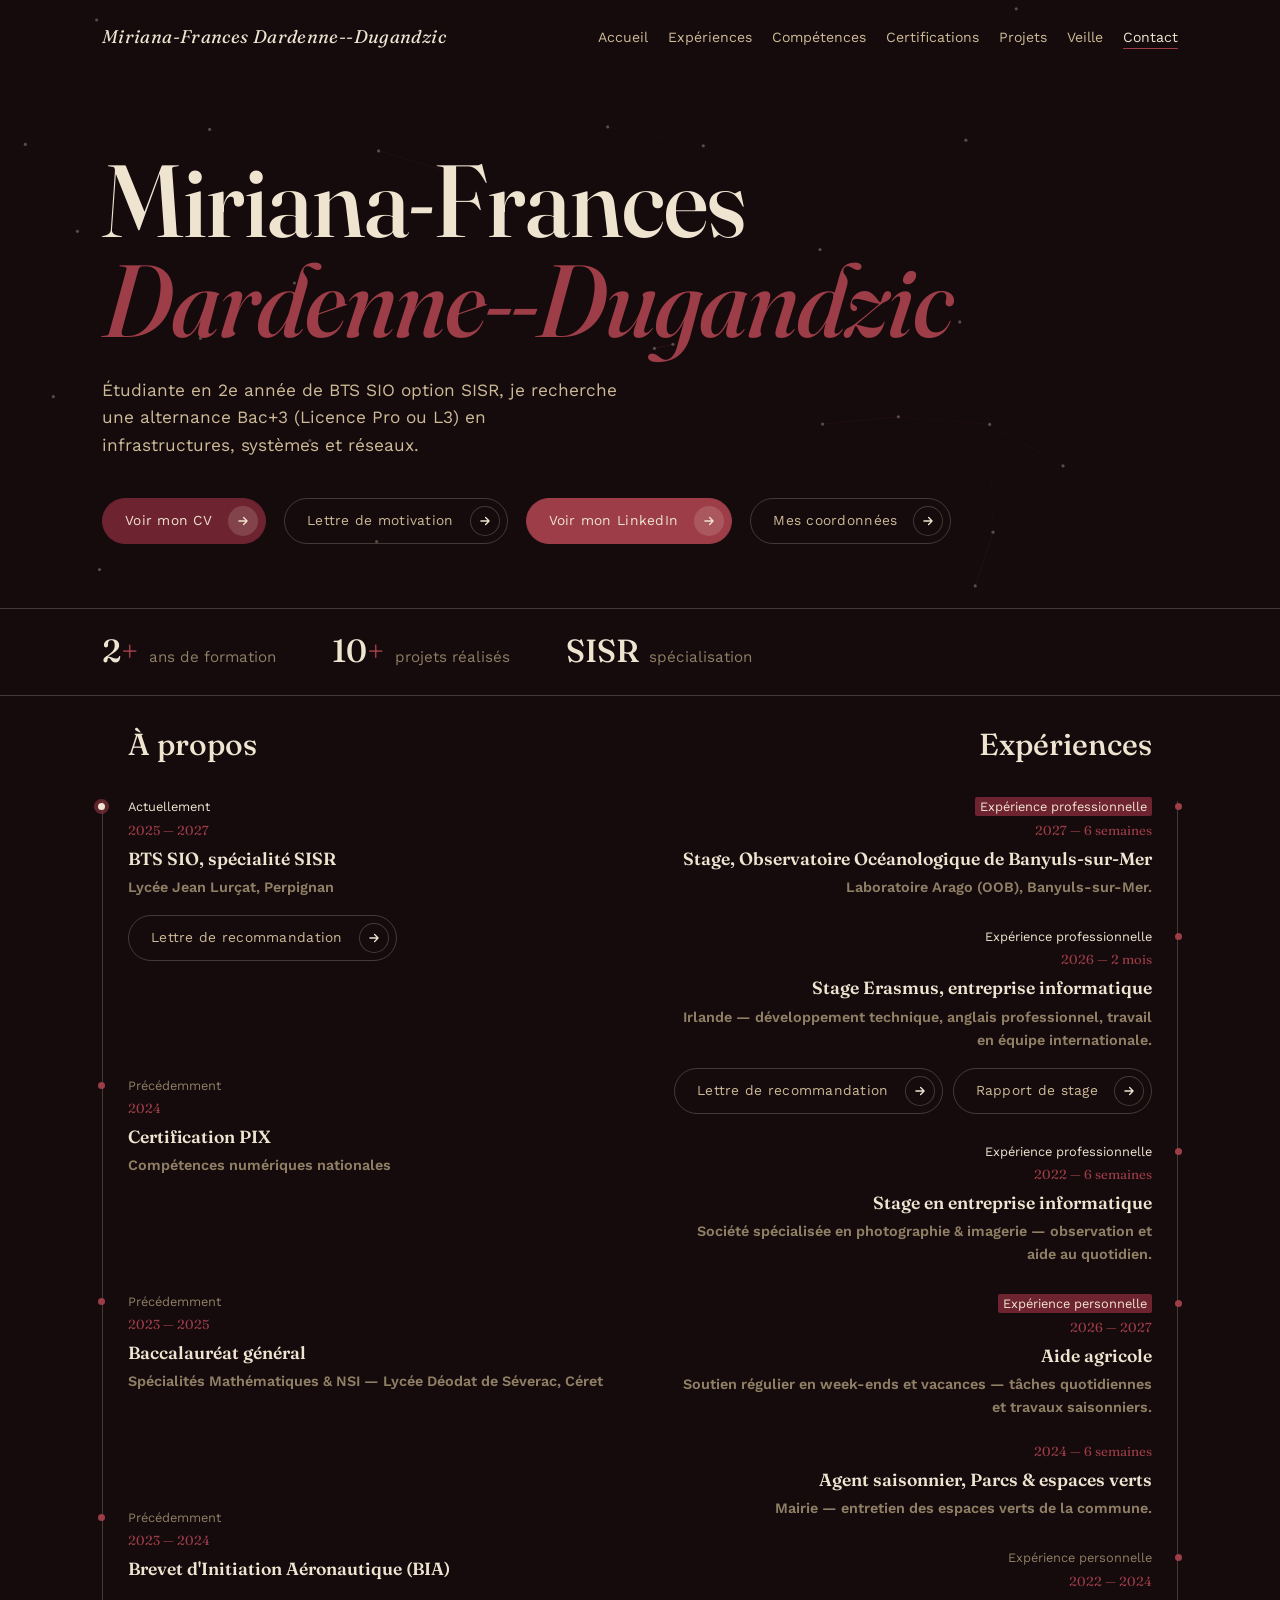
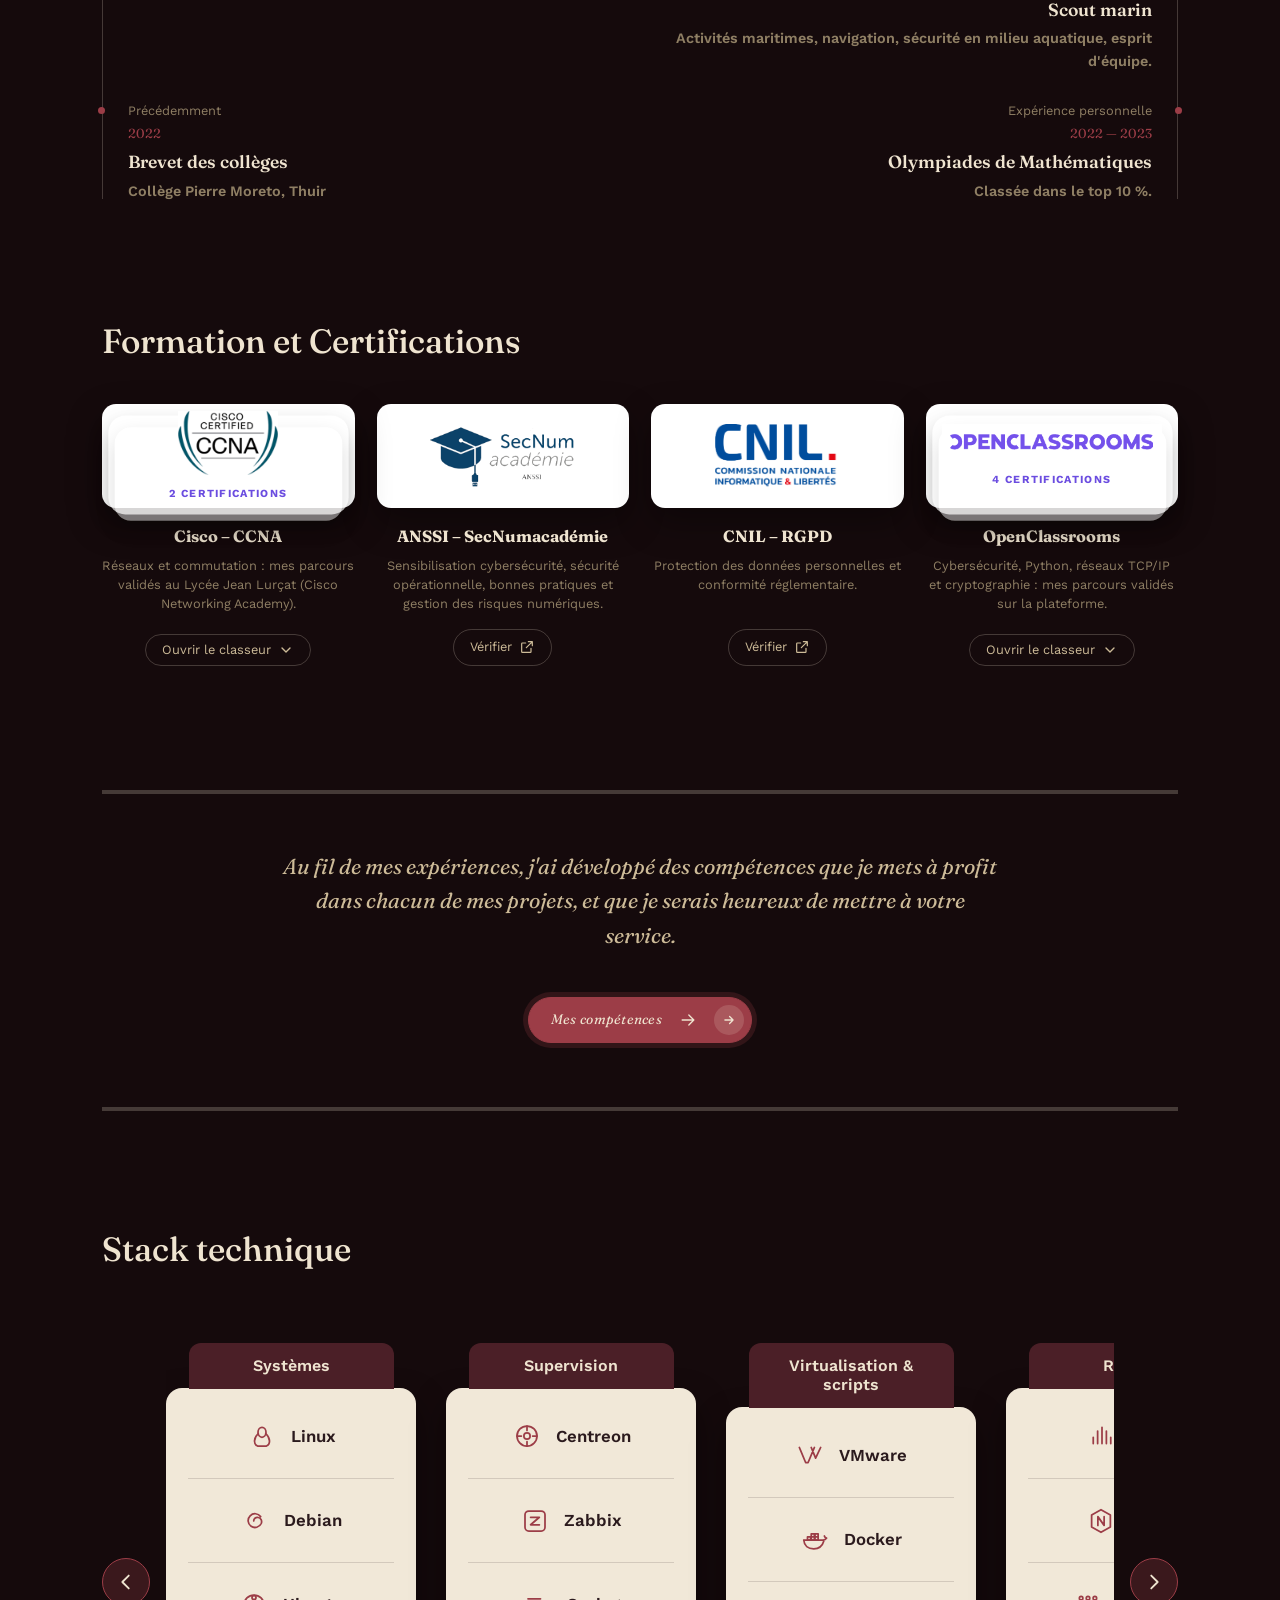
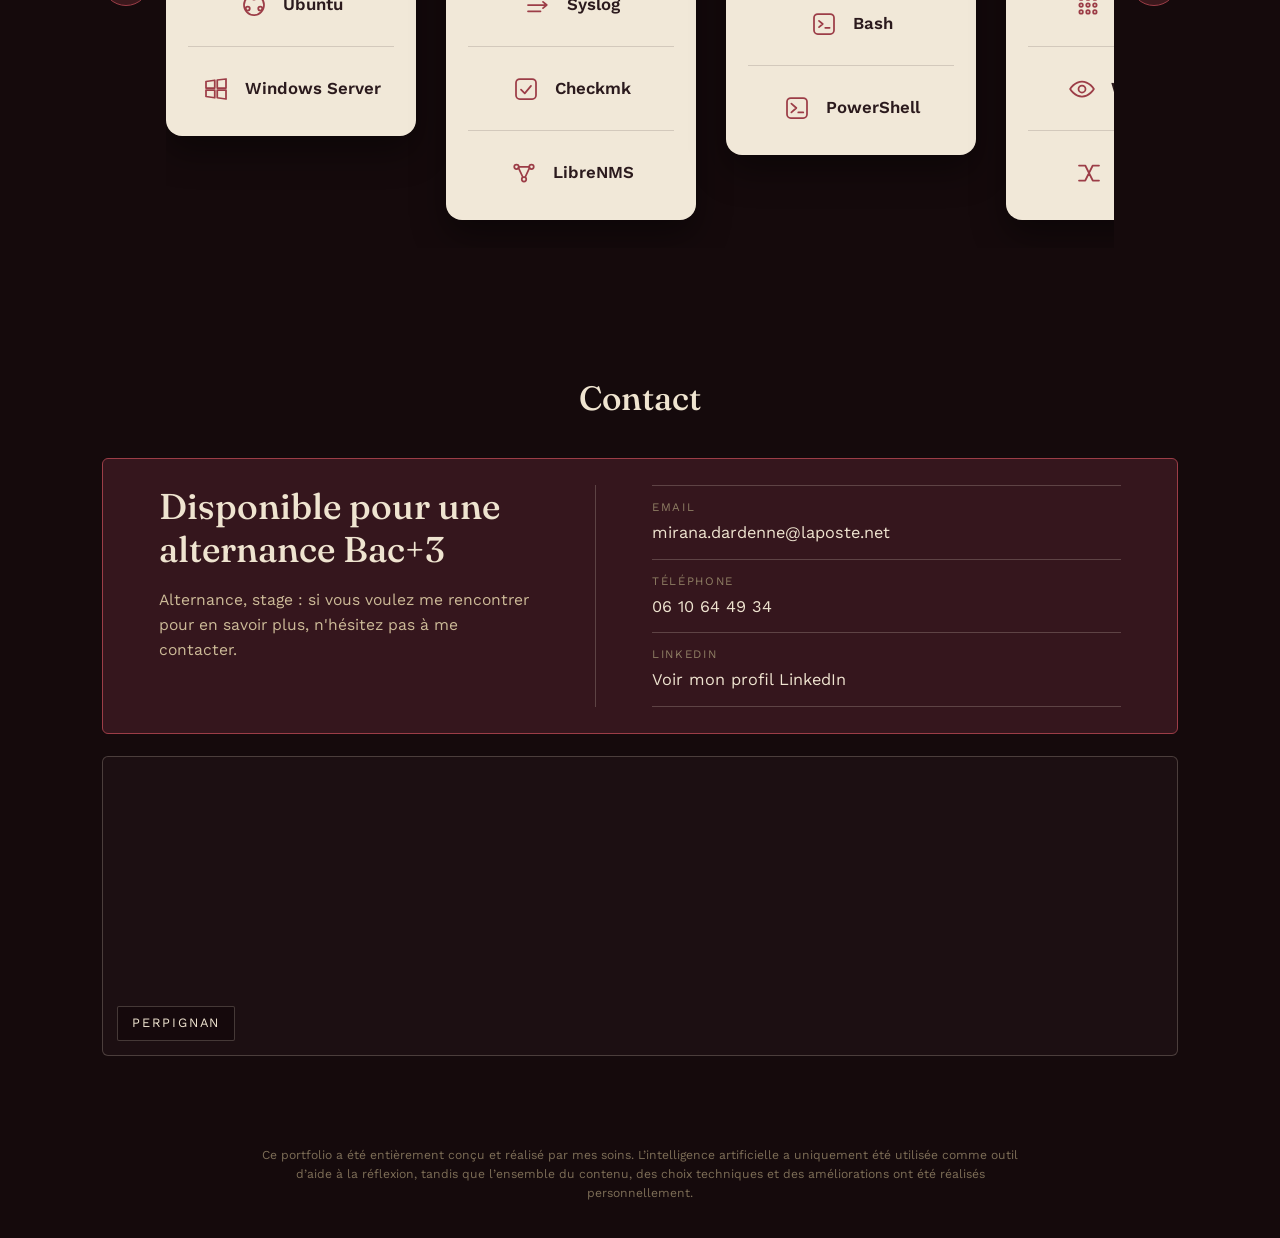
==== commit 18eb4fd5: "Add files via upload" ====
--- a/index.html
+++ b/index.html
@@ -8,7 +8,7 @@
 <link rel="preconnect" href="https://fonts.googleapis.com">
 <link rel="preconnect" href="https://fonts.gstatic.com" crossorigin>
 <link href="https://fonts.googleapis.com/css2?family=Fraunces:ital,opsz,wght@0,9..144,300;0,9..144,400;0,9..144,500;0,9..144,600;1,9..144,400;1,9..144,500&family=Work+Sans:wght@300;400;500;600&display=swap" rel="stylesheet">
-<link rel="stylesheet" href="style.css">
+<link rel="stylesheet" href="style.css?v=20261113">
 <style>
 /* Boutons documents (stage Irlande) : alignés comme le texte de la colonne miroir */
 .exp-docs{ display:flex; flex-wrap:wrap; gap:10px; margin-top:16px; justify-content:flex-end; }
@@ -203,7 +203,7 @@
         <div class="cert-logo"><img src="logos/anssi_secnum.png" alt="Logo ANSSI"></div>
         <h3>ANSSI – SecNumacadémie</h3>
         <p>Sensibilisation cybersécurité, sécurité opérationnelle, bonnes pratiques et gestion des risques numériques.</p>
-        <a href="Certificats/Certification_ANSSI_SecNumacademie.pdf" target="_blank" rel="noopener" class="cert-verify">
+        <a href="certificats/Certification_ANSSI_SecNumacademie.pdf" target="_blank" rel="noopener" class="cert-verify">
           <span>Vérifier</span>
           <svg viewBox="0 0 24 24" width="16" height="16" fill="none" stroke="currentColor" stroke-width="1.8" stroke-linecap="round" stroke-linejoin="round" aria-hidden="true"><path d="M14 4h6v6M20 4l-9 9M18 14v5a1 1 0 0 1-1 1H5a1 1 0 0 1-1-1V7a1 1 0 0 1 1-1h5"/></svg>
         </a>
@@ -212,7 +212,7 @@
         <div class="cert-logo"><img src="logos/cnil.png" alt="Logo CNIL"></div>
         <h3>CNIL – RGPD</h3>
         <p>Protection des données personnelles et conformité réglementaire.</p>
-        <a href="Certificats/Certification_CNIL_RGPD.pdf" target="_blank" rel="noopener" class="cert-verify">
+        <a href="certificats/Certification_CNIL_RGPD.pdf" target="_blank" rel="noopener" class="cert-verify">
           <span>Vérifier</span>
           <svg viewBox="0 0 24 24" width="16" height="16" fill="none" stroke="currentColor" stroke-width="1.8" stroke-linecap="round" stroke-linejoin="round" aria-hidden="true"><path d="M14 4h6v6M20 4l-9 9M18 14v5a1 1 0 0 1-1 1H5a1 1 0 0 1-1-1V7a1 1 0 0 1 1-1h5"/></svg>
         </a>
@@ -241,7 +241,7 @@
             <div class="cert-logo"><img src="logos/cisco_ccna.png" alt="Logo Cisco CCNA"><span class="cert-topic">ITN</span></div>
             <h3>CCNA : Présentation des réseaux</h3>
             <p>Modèles OSI et TCP/IP, adressage IPv4/IPv6, Ethernet, commutation et routage de base. Obtenu le 11 septembre 2026.</p>
-            <a href="Certificats/Certification_Cisco_CCNA_Presentation_des_reseaux.pdf" target="_blank" rel="noopener" class="cert-verify">
+            <a href="certificats/Certification_Cisco_CCNA_Presentation_des_reseaux.pdf" target="_blank" rel="noopener" class="cert-verify">
               <span>Vérifier</span>
               <svg viewBox="0 0 24 24" width="16" height="16" fill="none" stroke="currentColor" stroke-width="1.8" stroke-linecap="round" stroke-linejoin="round" aria-hidden="true"><path d="M14 4h6v6M20 4l-9 9M18 14v5a1 1 0 0 1-1 1H5a1 1 0 0 1-1-1V7a1 1 0 0 1 1-1h5"/></svg>
             </a>
@@ -251,7 +251,7 @@
             <h3>CCNA : Switching, Routing, and Wireless Essentials (SRWE)</h3>
             <p>Commutation, VLAN et routage inter-VLAN, STP, EtherChannel, DHCP, sécurité des commutateurs, réseaux sans fil et routage statique.</p>
             <!-- Quand le PDF sera prêt, le placer dans Certificats/ puis décommenter :
-            <a href="Certificats/Certification_Cisco_CCNA_SRWE.pdf" target="_blank" rel="noopener" class="cert-verify">
+            <a href="certificats/Certification_Cisco_CCNA_SRWE.pdf" target="_blank" rel="noopener" class="cert-verify">
               <span>Vérifier</span>
               <svg viewBox="0 0 24 24" width="16" height="16" fill="none" stroke="currentColor" stroke-width="1.8" stroke-linecap="round" stroke-linejoin="round" aria-hidden="true"><path d="M14 4h6v6M20 4l-9 9M18 14v5a1 1 0 0 1-1 1H5a1 1 0 0 1-1-1V7a1 1 0 0 1 1-1h5"/></svg>
             </a>
@@ -273,7 +273,7 @@
             <div class="cert-logo"><img src="logos/openclassrooms.png" alt="Logo OpenClassrooms"><span class="cert-topic">Cybersécurité</span></div>
             <h3>Découverte de la cybersécurité</h3>
             <p>Panorama des menaces et de la défense des systèmes.</p>
-            <a href="Certificats/Certification_OpenClassrooms_Cybersecurite.png" target="_blank" rel="noopener" class="cert-verify">
+            <a href="certificats/Certification_OpenClassrooms_Cybersecurite.png" target="_blank" rel="noopener" class="cert-verify">
               <span>Vérifier</span>
               <svg viewBox="0 0 24 24" width="16" height="16" fill="none" stroke="currentColor" stroke-width="1.8" stroke-linecap="round" stroke-linejoin="round" aria-hidden="true"><path d="M14 4h6v6M20 4l-9 9M18 14v5a1 1 0 0 1-1 1H5a1 1 0 0 1-1-1V7a1 1 0 0 1 1-1h5"/></svg>
             </a>
@@ -282,7 +282,7 @@
             <div class="cert-logo"><img src="logos/openclassrooms.png" alt="Logo OpenClassrooms"><span class="cert-topic">Python</span></div>
             <h3>Apprenez les bases du langage Python</h3>
             <p>Automatisation, scripting et logique de programmation.</p>
-            <a href="Certificats/Certification_OpenClassrooms_Python.png" target="_blank" rel="noopener" class="cert-verify">
+            <a href="certificats/Certification_OpenClassrooms_Python.png" target="_blank" rel="noopener" class="cert-verify">
               <span>Vérifier</span>
               <svg viewBox="0 0 24 24" width="16" height="16" fill="none" stroke="currentColor" stroke-width="1.8" stroke-linecap="round" stroke-linejoin="round" aria-hidden="true"><path d="M14 4h6v6M20 4l-9 9M18 14v5a1 1 0 0 1-1 1H5a1 1 0 0 1-1-1V7a1 1 0 0 1 1-1h5"/></svg>
             </a>
@@ -291,7 +291,7 @@
             <div class="cert-logo"><img src="logos/openclassrooms.png" alt="Logo OpenClassrooms"><span class="cert-topic">TCP/IP</span></div>
             <h3>Concevez votre réseau TCP/IP</h3>
             <p>Architecture réseau, adressage IP et fonctionnement des protocoles.</p>
-            <a href="Certificats/Certification_OpenClassrooms_TCP_IP.png" target="_blank" rel="noopener" class="cert-verify">
+            <a href="certificats/Certification_OpenClassrooms_TCP_IP.png" target="_blank" rel="noopener" class="cert-verify">
               <span>Vérifier</span>
               <svg viewBox="0 0 24 24" width="16" height="16" fill="none" stroke="currentColor" stroke-width="1.8" stroke-linecap="round" stroke-linejoin="round" aria-hidden="true"><path d="M14 4h6v6M20 4l-9 9M18 14v5a1 1 0 0 1-1 1H5a1 1 0 0 1-1-1V7a1 1 0 0 1 1-1h5"/></svg>
             </a>
@@ -300,7 +300,7 @@
             <div class="cert-logo"><img src="logos/openclassrooms.png" alt="Logo OpenClassrooms"><span class="cert-topic">Cryptographie</span></div>
             <h3>Sécurisez vos données avec la cryptographie</h3>
             <p>Chiffrement, authentification et protection des données.</p>
-            <a href="Certificats/Certification_OpenClassrooms_Cryptographie.png" target="_blank" rel="noopener" class="cert-verify">
+            <a href="certificats/Certification_OpenClassrooms_Cryptographie.png" target="_blank" rel="noopener" class="cert-verify">
               <span>Vérifier</span>
               <svg viewBox="0 0 24 24" width="16" height="16" fill="none" stroke="currentColor" stroke-width="1.8" stroke-linecap="round" stroke-linejoin="round" aria-hidden="true"><path d="M14 4h6v6M20 4l-9 9M18 14v5a1 1 0 0 1-1 1H5a1 1 0 0 1-1-1V7a1 1 0 0 1 1-1h5"/></svg>
             </a>
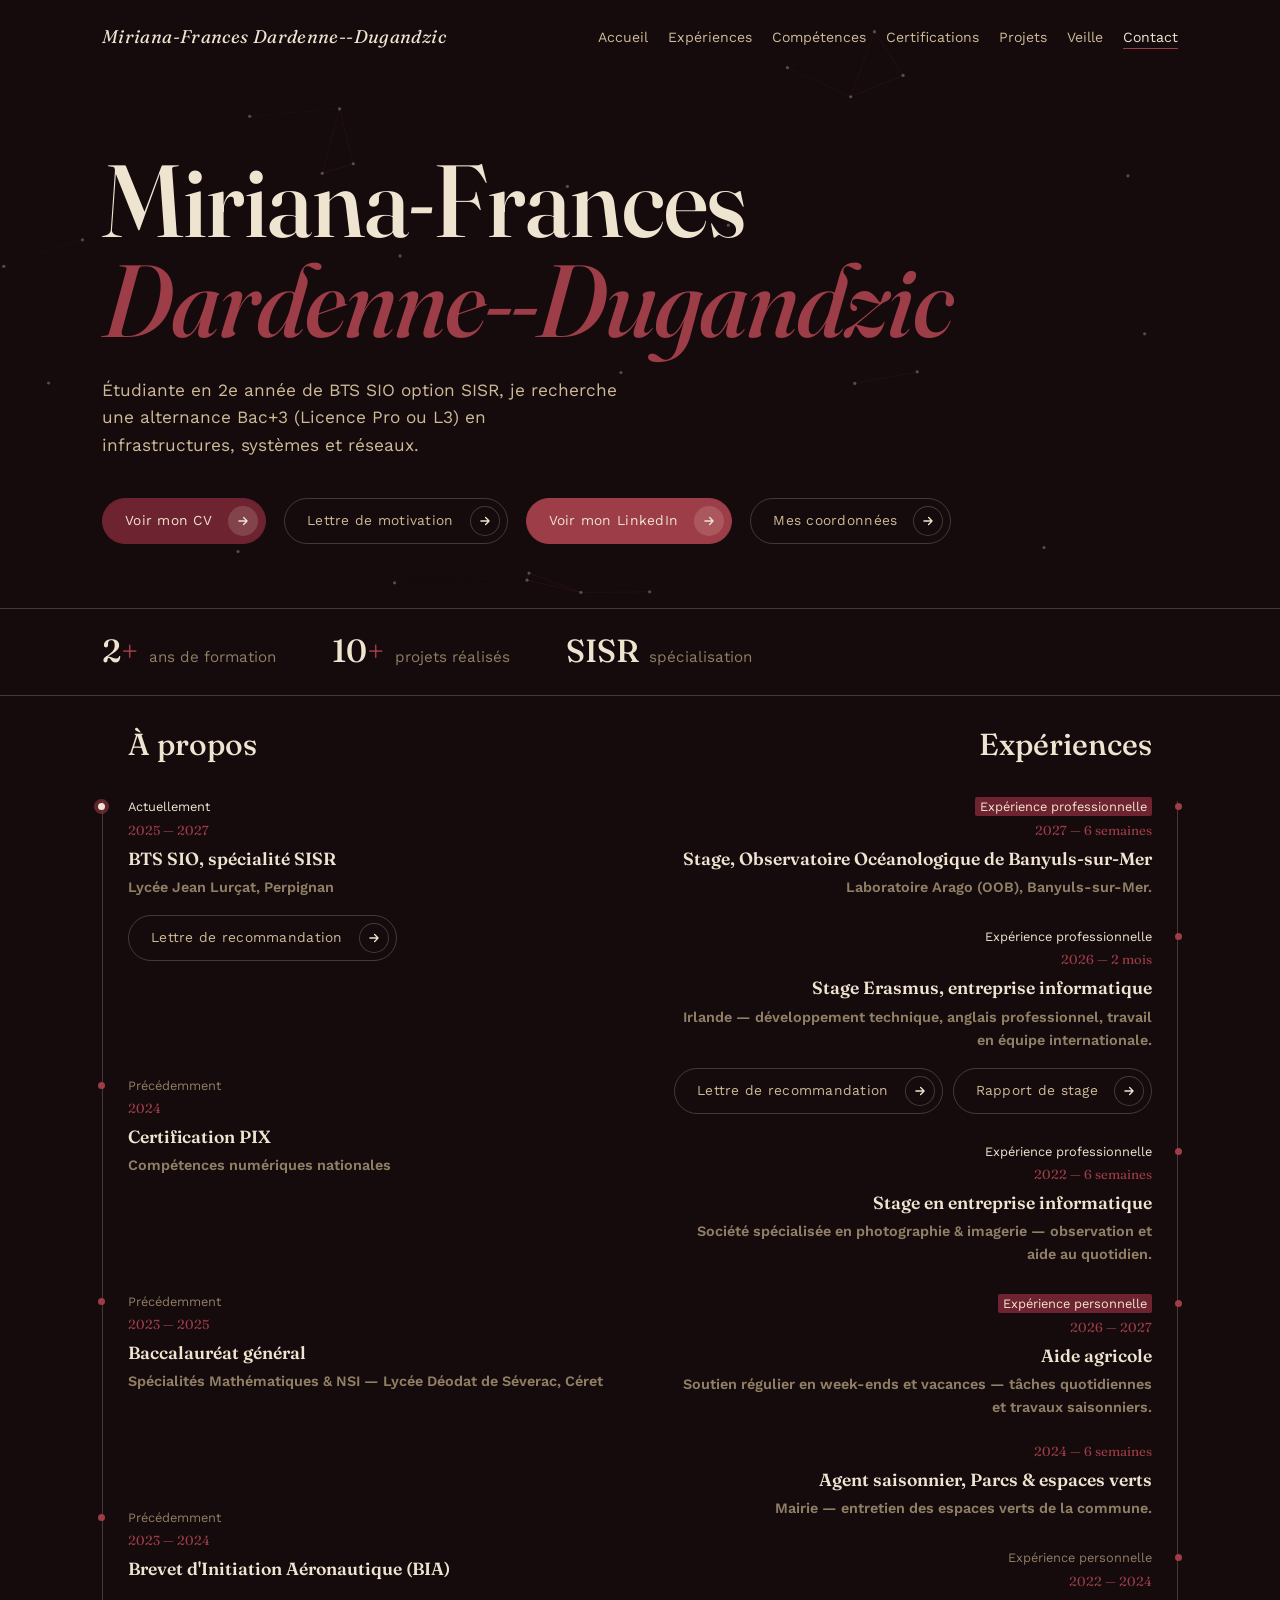
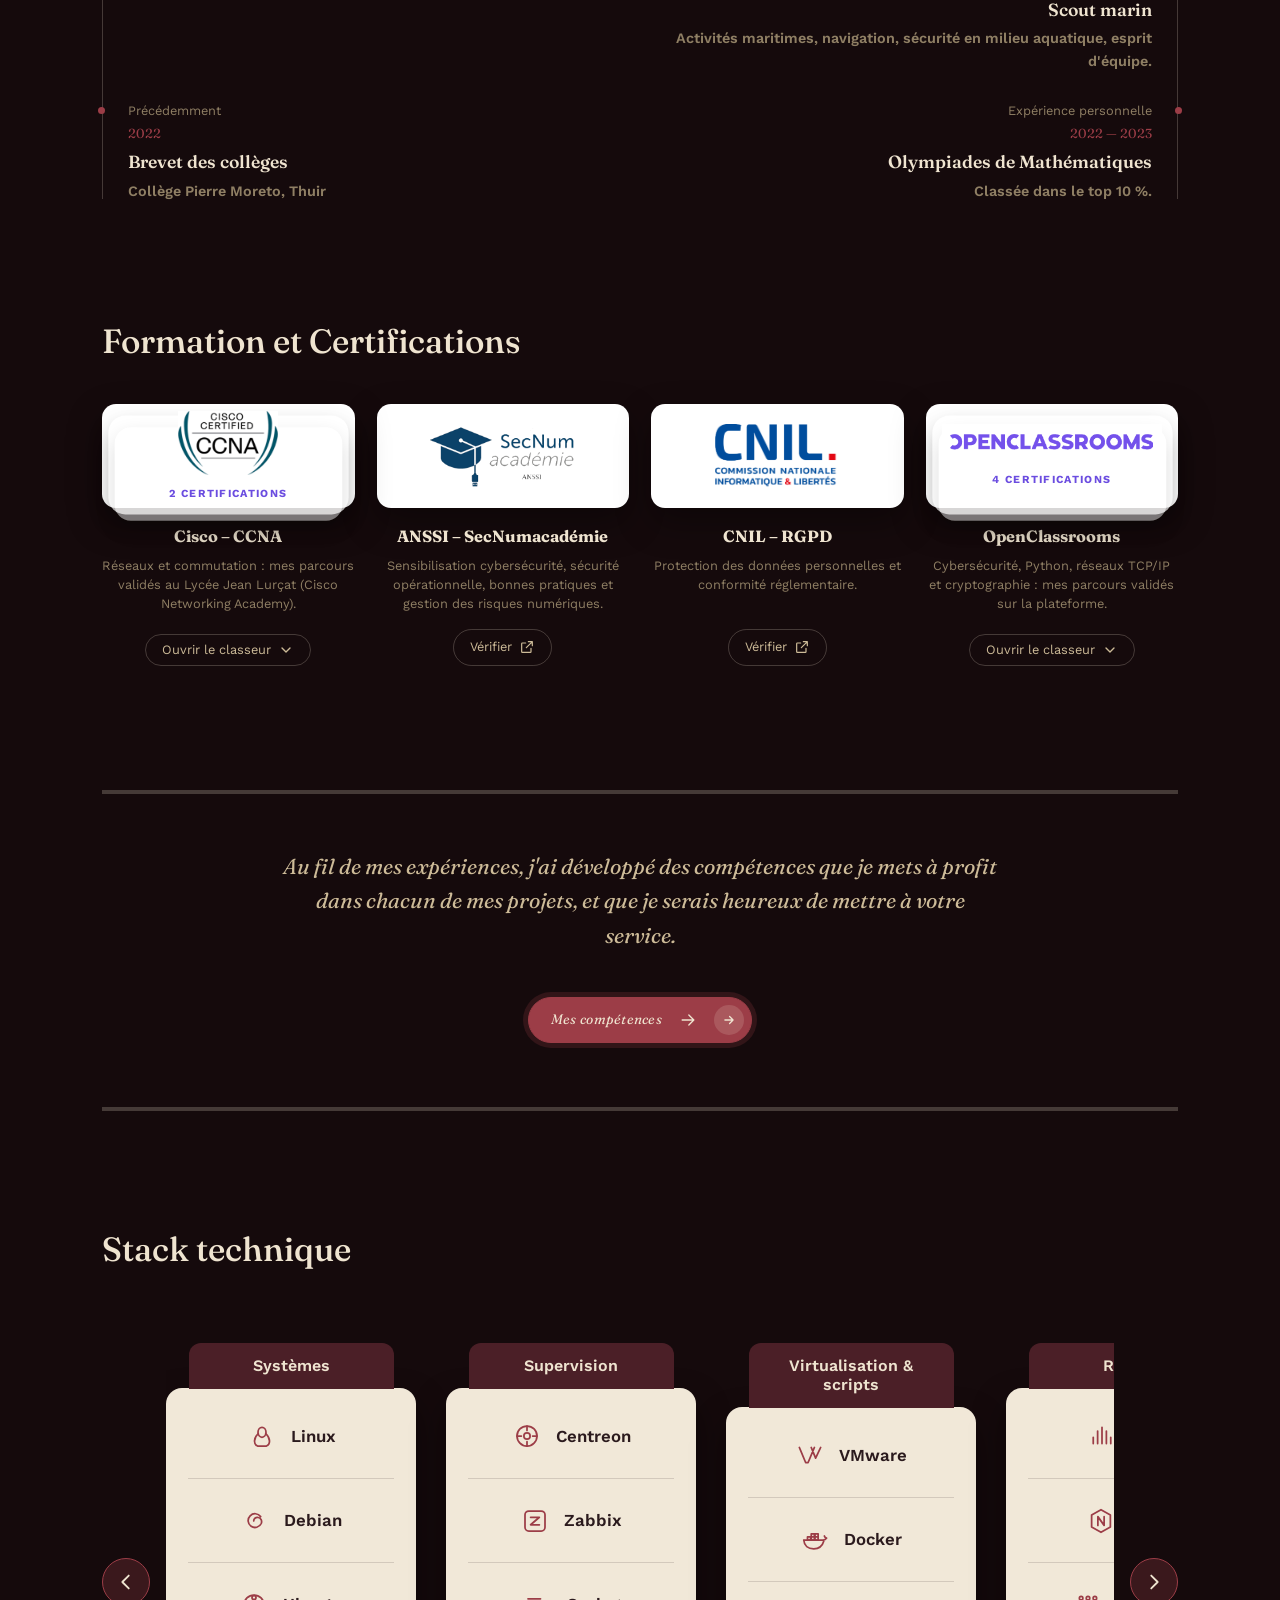
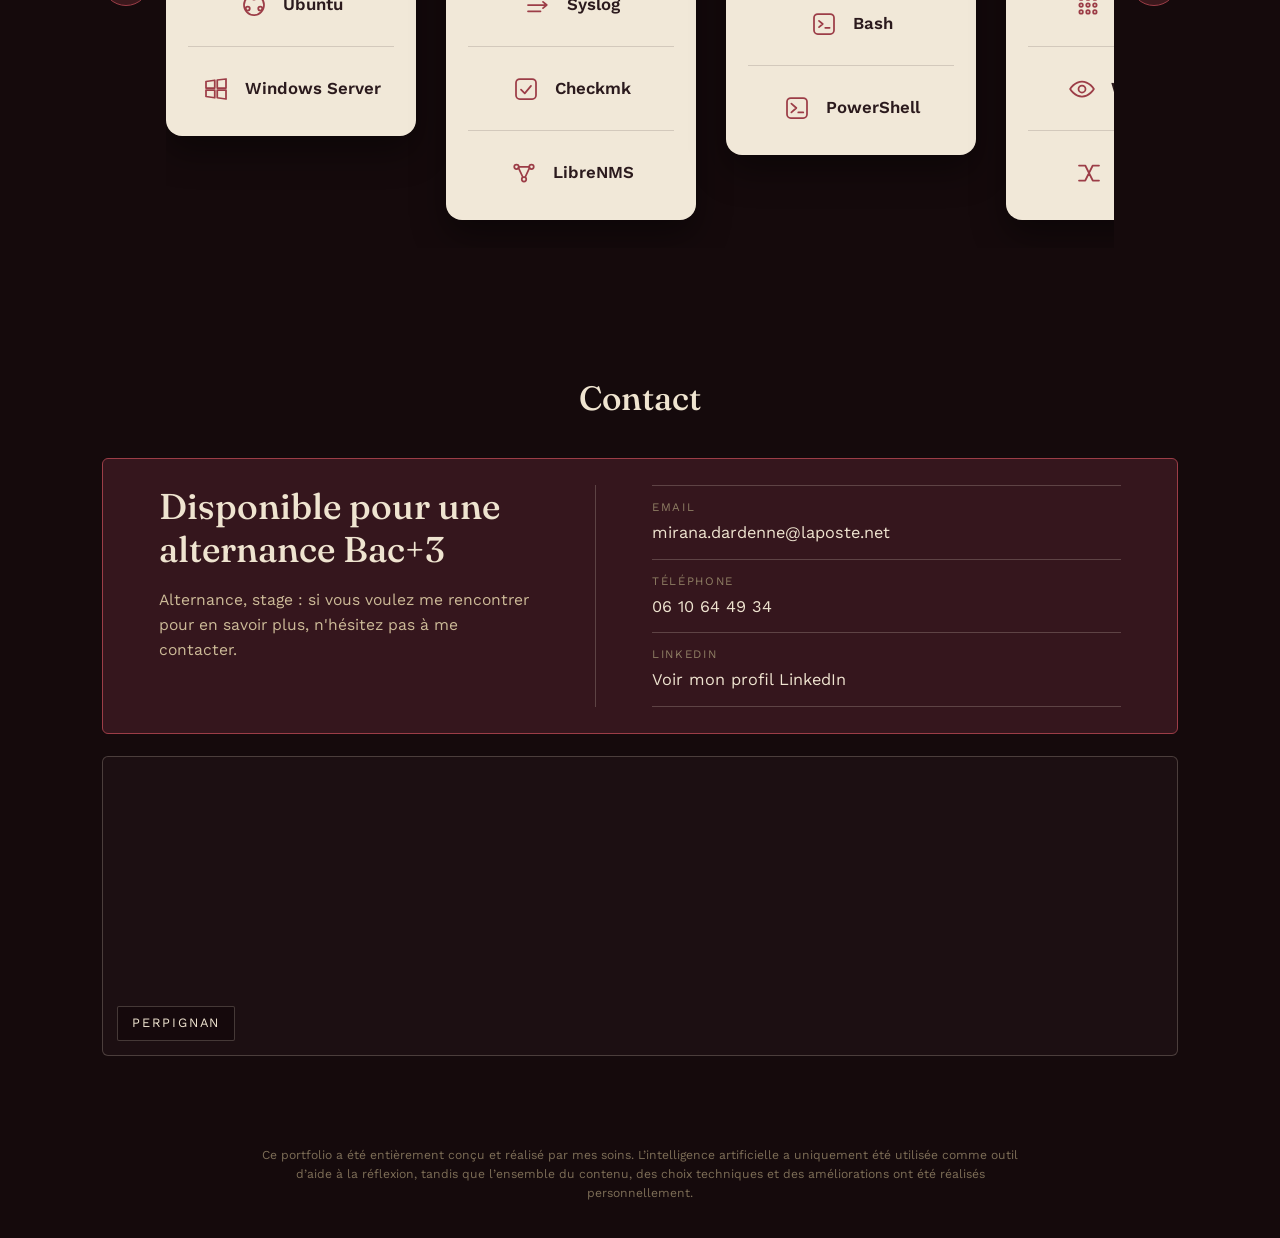
==== commit b7da2057: "Update LinkedIn profile link in index.html" ====
--- a/index.html
+++ b/index.html
@@ -49,7 +49,7 @@
       <a href="CV_Miriana_Dardenne.pdf" target="_blank" rel="noopener" class="btn btn-primary">Voir mon CV</a>
       <a href="Lettre_de_motivation_Miriana_Dardenne.pdf" target="_blank" rel="noopener" class="btn btn-ghost">Lettre de motivation</a>
       <!-- 🔧 remplace le lien ci-dessous par l'adresse de ton profil LinkedIn -->
-      <a href="https://www.linkedin.com/in/TON-PROFIL" target="_blank" rel="noopener" class="btn btn-accent">Voir mon LinkedIn</a>
+      <a href="https://www.linkedin.com/in/miriana-dardenne-1625ba385/" target="_blank" rel="noopener" class="btn btn-accent">Voir mon LinkedIn</a>
       <a href="#contact" class="btn btn-ghost">Mes coordonnées</a>
     </div>
   </div>
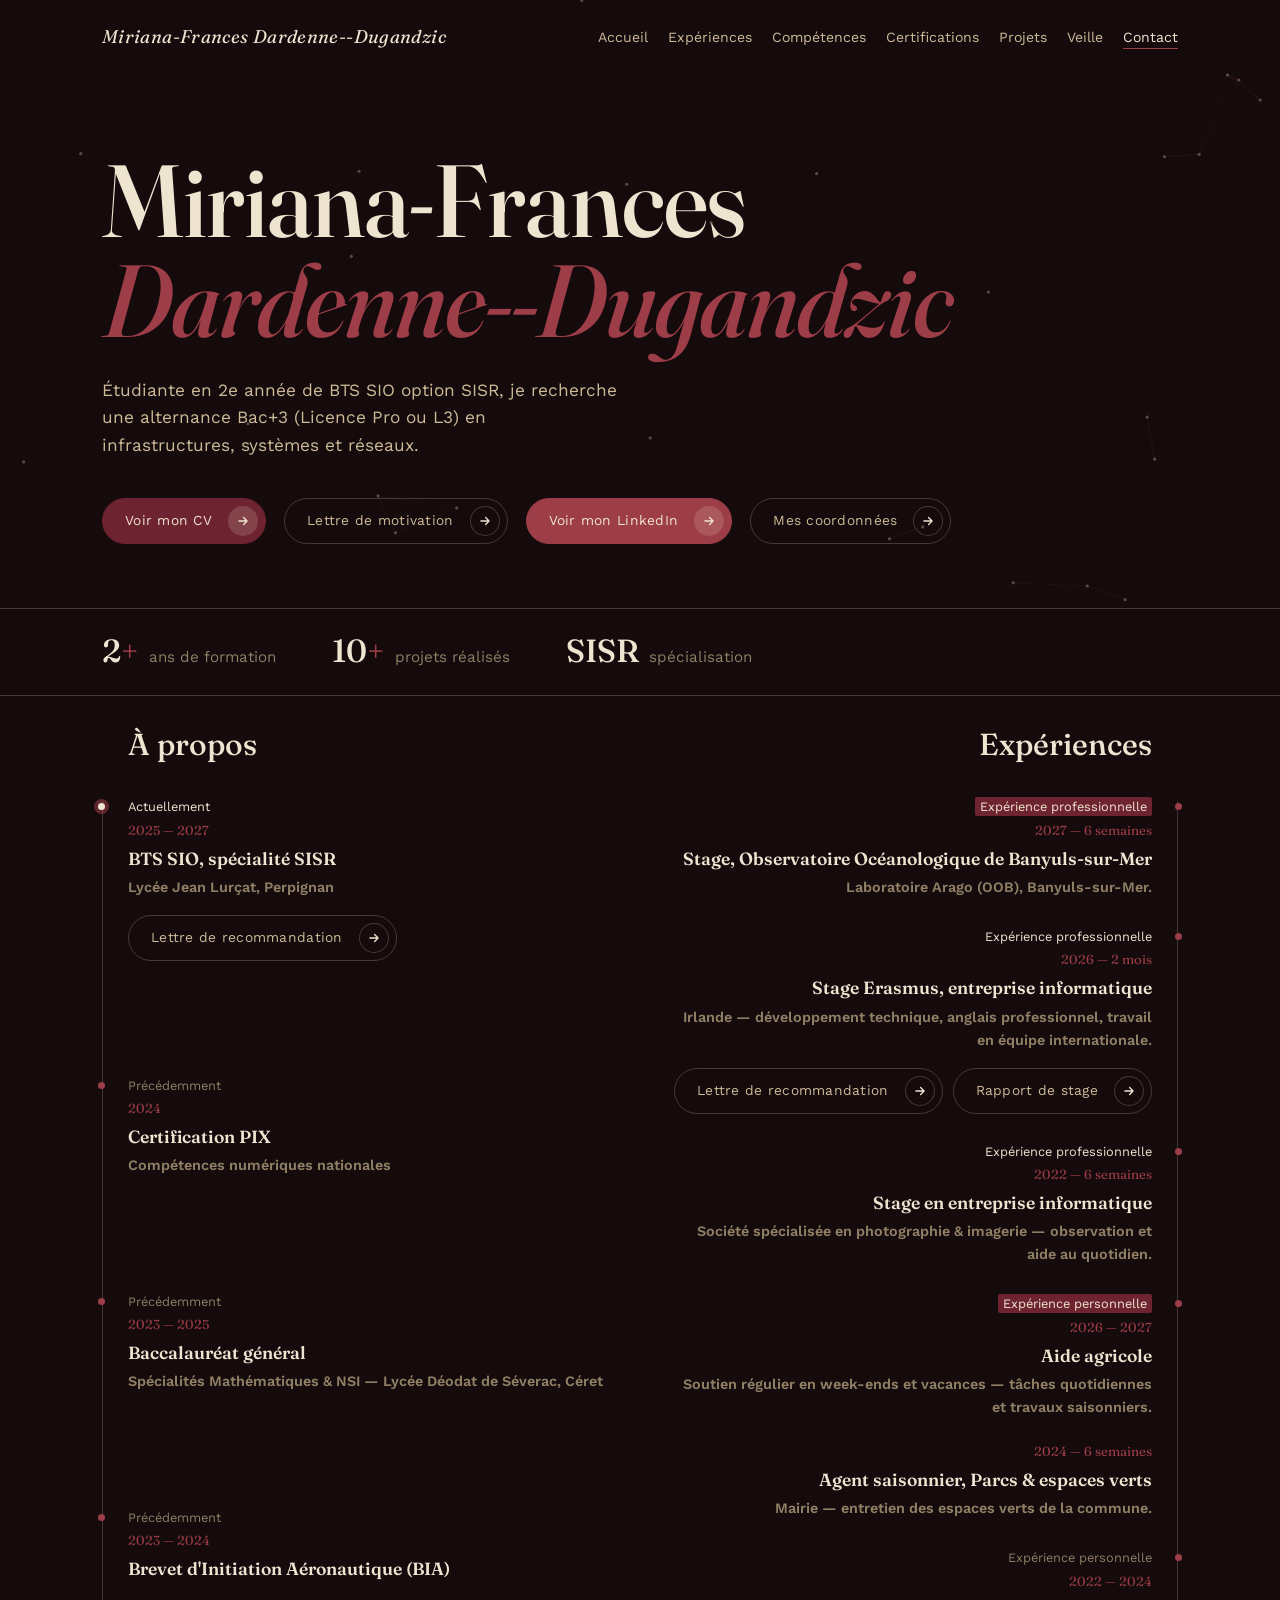
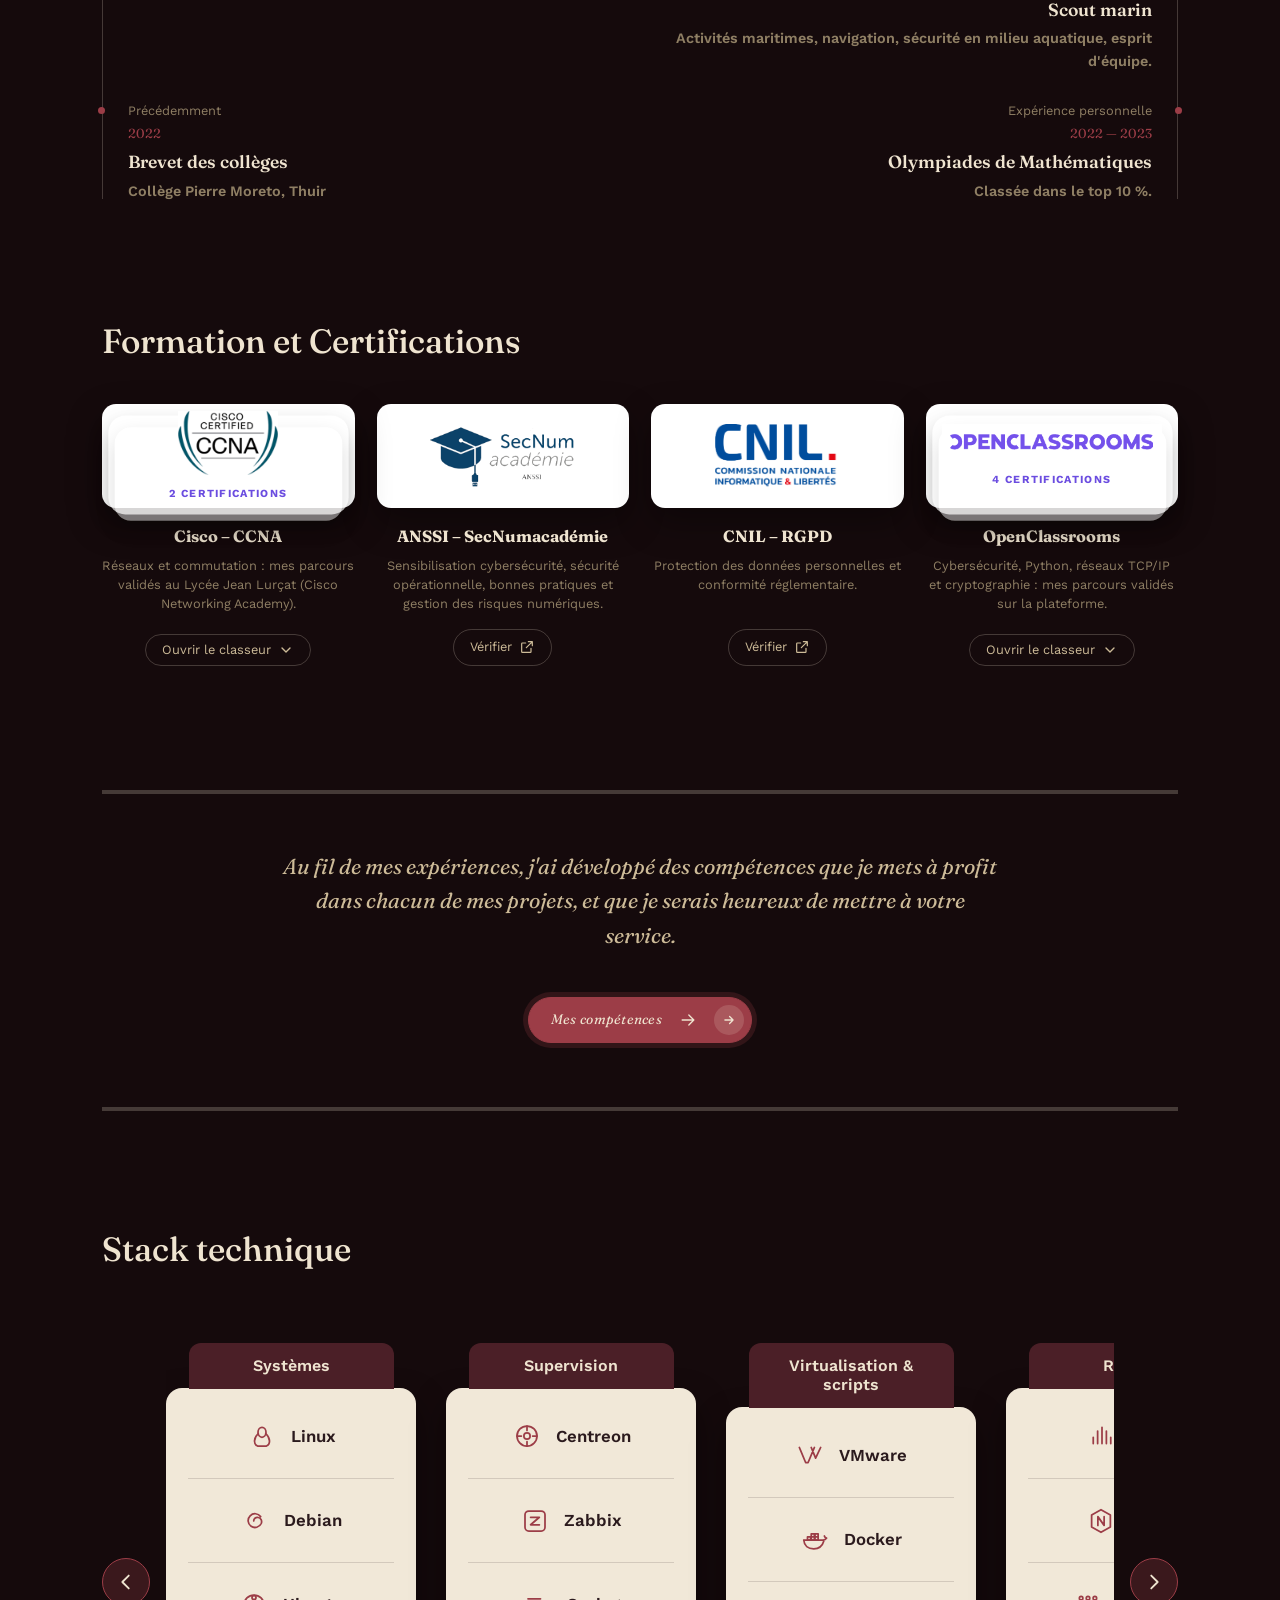
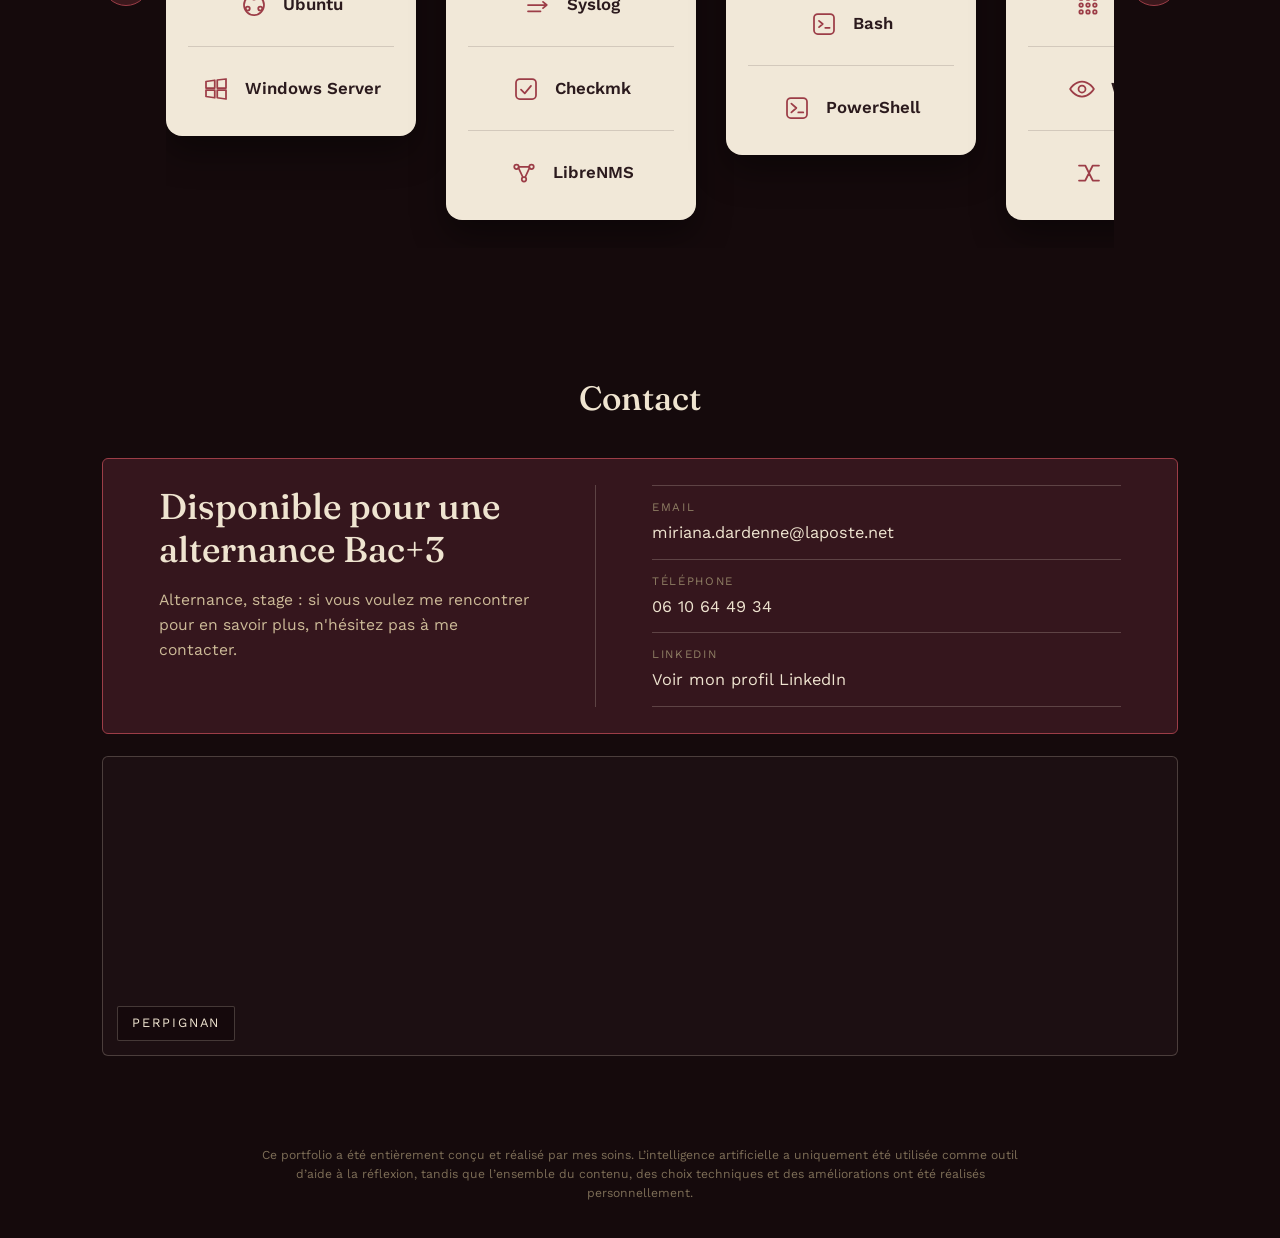
==== commit a8ebc587: "Add files via upload" ====
--- a/index.html
+++ b/index.html
@@ -8,7 +8,7 @@
 <link rel="preconnect" href="https://fonts.googleapis.com">
 <link rel="preconnect" href="https://fonts.gstatic.com" crossorigin>
 <link href="https://fonts.googleapis.com/css2?family=Fraunces:ital,opsz,wght@0,9..144,300;0,9..144,400;0,9..144,500;0,9..144,600;1,9..144,400;1,9..144,500&family=Work+Sans:wght@300;400;500;600&display=swap" rel="stylesheet">
-<link rel="stylesheet" href="style.css?v=20261113">
+<link rel="stylesheet" href="style.css">
 <style>
 /* Boutons documents (stage Irlande) : alignés comme le texte de la colonne miroir */
 .exp-docs{ display:flex; flex-wrap:wrap; gap:10px; margin-top:16px; justify-content:flex-end; }
@@ -49,7 +49,7 @@
       <a href="CV_Miriana_Dardenne.pdf" target="_blank" rel="noopener" class="btn btn-primary">Voir mon CV</a>
       <a href="Lettre_de_motivation_Miriana_Dardenne.pdf" target="_blank" rel="noopener" class="btn btn-ghost">Lettre de motivation</a>
       <!-- 🔧 remplace le lien ci-dessous par l'adresse de ton profil LinkedIn -->
-      <a href="https://www.linkedin.com/in/miriana-dardenne-1625ba385/" target="_blank" rel="noopener" class="btn btn-accent">Voir mon LinkedIn</a>
+      <a href="https://www.linkedin.com/in/TON-PROFIL" target="_blank" rel="noopener" class="btn btn-accent">Voir mon LinkedIn</a>
       <a href="#contact" class="btn btn-ghost">Mes coordonnées</a>
     </div>
   </div>
@@ -203,7 +203,7 @@
         <div class="cert-logo"><img src="logos/anssi_secnum.png" alt="Logo ANSSI"></div>
         <h3>ANSSI – SecNumacadémie</h3>
         <p>Sensibilisation cybersécurité, sécurité opérationnelle, bonnes pratiques et gestion des risques numériques.</p>
-        <a href="certificats/Certification_ANSSI_SecNumacademie.pdf" target="_blank" rel="noopener" class="cert-verify">
+        <a href="Certificats/Certification_ANSSI_SecNumacademie.pdf" target="_blank" rel="noopener" class="cert-verify">
           <span>Vérifier</span>
           <svg viewBox="0 0 24 24" width="16" height="16" fill="none" stroke="currentColor" stroke-width="1.8" stroke-linecap="round" stroke-linejoin="round" aria-hidden="true"><path d="M14 4h6v6M20 4l-9 9M18 14v5a1 1 0 0 1-1 1H5a1 1 0 0 1-1-1V7a1 1 0 0 1 1-1h5"/></svg>
         </a>
@@ -212,7 +212,7 @@
         <div class="cert-logo"><img src="logos/cnil.png" alt="Logo CNIL"></div>
         <h3>CNIL – RGPD</h3>
         <p>Protection des données personnelles et conformité réglementaire.</p>
-        <a href="certificats/Certification_CNIL_RGPD.pdf" target="_blank" rel="noopener" class="cert-verify">
+        <a href="Certificats/Certification_CNIL_RGPD.pdf" target="_blank" rel="noopener" class="cert-verify">
           <span>Vérifier</span>
           <svg viewBox="0 0 24 24" width="16" height="16" fill="none" stroke="currentColor" stroke-width="1.8" stroke-linecap="round" stroke-linejoin="round" aria-hidden="true"><path d="M14 4h6v6M20 4l-9 9M18 14v5a1 1 0 0 1-1 1H5a1 1 0 0 1-1-1V7a1 1 0 0 1 1-1h5"/></svg>
         </a>
@@ -241,7 +241,7 @@
             <div class="cert-logo"><img src="logos/cisco_ccna.png" alt="Logo Cisco CCNA"><span class="cert-topic">ITN</span></div>
             <h3>CCNA : Présentation des réseaux</h3>
             <p>Modèles OSI et TCP/IP, adressage IPv4/IPv6, Ethernet, commutation et routage de base. Obtenu le 11 septembre 2026.</p>
-            <a href="certificats/Certification_Cisco_CCNA_Presentation_des_reseaux.pdf" target="_blank" rel="noopener" class="cert-verify">
+            <a href="Certificats/Certification_Cisco_CCNA_Presentation_des_reseaux.pdf" target="_blank" rel="noopener" class="cert-verify">
               <span>Vérifier</span>
               <svg viewBox="0 0 24 24" width="16" height="16" fill="none" stroke="currentColor" stroke-width="1.8" stroke-linecap="round" stroke-linejoin="round" aria-hidden="true"><path d="M14 4h6v6M20 4l-9 9M18 14v5a1 1 0 0 1-1 1H5a1 1 0 0 1-1-1V7a1 1 0 0 1 1-1h5"/></svg>
             </a>
@@ -251,7 +251,7 @@
             <h3>CCNA : Switching, Routing, and Wireless Essentials (SRWE)</h3>
             <p>Commutation, VLAN et routage inter-VLAN, STP, EtherChannel, DHCP, sécurité des commutateurs, réseaux sans fil et routage statique.</p>
             <!-- Quand le PDF sera prêt, le placer dans Certificats/ puis décommenter :
-            <a href="certificats/Certification_Cisco_CCNA_SRWE.pdf" target="_blank" rel="noopener" class="cert-verify">
+            <a href="Certificats/Certification_Cisco_CCNA_SRWE.pdf" target="_blank" rel="noopener" class="cert-verify">
               <span>Vérifier</span>
               <svg viewBox="0 0 24 24" width="16" height="16" fill="none" stroke="currentColor" stroke-width="1.8" stroke-linecap="round" stroke-linejoin="round" aria-hidden="true"><path d="M14 4h6v6M20 4l-9 9M18 14v5a1 1 0 0 1-1 1H5a1 1 0 0 1-1-1V7a1 1 0 0 1 1-1h5"/></svg>
             </a>
@@ -273,7 +273,7 @@
             <div class="cert-logo"><img src="logos/openclassrooms.png" alt="Logo OpenClassrooms"><span class="cert-topic">Cybersécurité</span></div>
             <h3>Découverte de la cybersécurité</h3>
             <p>Panorama des menaces et de la défense des systèmes.</p>
-            <a href="certificats/Certification_OpenClassrooms_Cybersecurite.png" target="_blank" rel="noopener" class="cert-verify">
+            <a href="Certificats/Certification_OpenClassrooms_Cybersecurite.png" target="_blank" rel="noopener" class="cert-verify">
               <span>Vérifier</span>
               <svg viewBox="0 0 24 24" width="16" height="16" fill="none" stroke="currentColor" stroke-width="1.8" stroke-linecap="round" stroke-linejoin="round" aria-hidden="true"><path d="M14 4h6v6M20 4l-9 9M18 14v5a1 1 0 0 1-1 1H5a1 1 0 0 1-1-1V7a1 1 0 0 1 1-1h5"/></svg>
             </a>
@@ -282,7 +282,7 @@
             <div class="cert-logo"><img src="logos/openclassrooms.png" alt="Logo OpenClassrooms"><span class="cert-topic">Python</span></div>
             <h3>Apprenez les bases du langage Python</h3>
             <p>Automatisation, scripting et logique de programmation.</p>
-            <a href="certificats/Certification_OpenClassrooms_Python.png" target="_blank" rel="noopener" class="cert-verify">
+            <a href="Certificats/Certification_OpenClassrooms_Python.png" target="_blank" rel="noopener" class="cert-verify">
               <span>Vérifier</span>
               <svg viewBox="0 0 24 24" width="16" height="16" fill="none" stroke="currentColor" stroke-width="1.8" stroke-linecap="round" stroke-linejoin="round" aria-hidden="true"><path d="M14 4h6v6M20 4l-9 9M18 14v5a1 1 0 0 1-1 1H5a1 1 0 0 1-1-1V7a1 1 0 0 1 1-1h5"/></svg>
             </a>
@@ -291,7 +291,7 @@
             <div class="cert-logo"><img src="logos/openclassrooms.png" alt="Logo OpenClassrooms"><span class="cert-topic">TCP/IP</span></div>
             <h3>Concevez votre réseau TCP/IP</h3>
             <p>Architecture réseau, adressage IP et fonctionnement des protocoles.</p>
-            <a href="certificats/Certification_OpenClassrooms_TCP_IP.png" target="_blank" rel="noopener" class="cert-verify">
+            <a href="Certificats/Certification_OpenClassrooms_TCP_IP.png" target="_blank" rel="noopener" class="cert-verify">
               <span>Vérifier</span>
               <svg viewBox="0 0 24 24" width="16" height="16" fill="none" stroke="currentColor" stroke-width="1.8" stroke-linecap="round" stroke-linejoin="round" aria-hidden="true"><path d="M14 4h6v6M20 4l-9 9M18 14v5a1 1 0 0 1-1 1H5a1 1 0 0 1-1-1V7a1 1 0 0 1 1-1h5"/></svg>
             </a>
@@ -300,7 +300,7 @@
             <div class="cert-logo"><img src="logos/openclassrooms.png" alt="Logo OpenClassrooms"><span class="cert-topic">Cryptographie</span></div>
             <h3>Sécurisez vos données avec la cryptographie</h3>
             <p>Chiffrement, authentification et protection des données.</p>
-            <a href="certificats/Certification_OpenClassrooms_Cryptographie.png" target="_blank" rel="noopener" class="cert-verify">
+            <a href="Certificats/Certification_OpenClassrooms_Cryptographie.png" target="_blank" rel="noopener" class="cert-verify">
               <span>Vérifier</span>
               <svg viewBox="0 0 24 24" width="16" height="16" fill="none" stroke="currentColor" stroke-width="1.8" stroke-linecap="round" stroke-linejoin="round" aria-hidden="true"><path d="M14 4h6v6M20 4l-9 9M18 14v5a1 1 0 0 1-1 1H5a1 1 0 0 1-1-1V7a1 1 0 0 1 1-1h5"/></svg>
             </a>
@@ -407,7 +407,7 @@
         <ul class="contact-list">
           <li>
             <span class="label">Email</span>
-            <a href="mailto:mirana.dardenne@laposte.net">mirana.dardenne@laposte.net</a>
+            <a href="mailto:miriana.dardenne@laposte.net">miriana.dardenne@laposte.net</a>
           </li>
           <li>
             <span class="label">Téléphone</span>
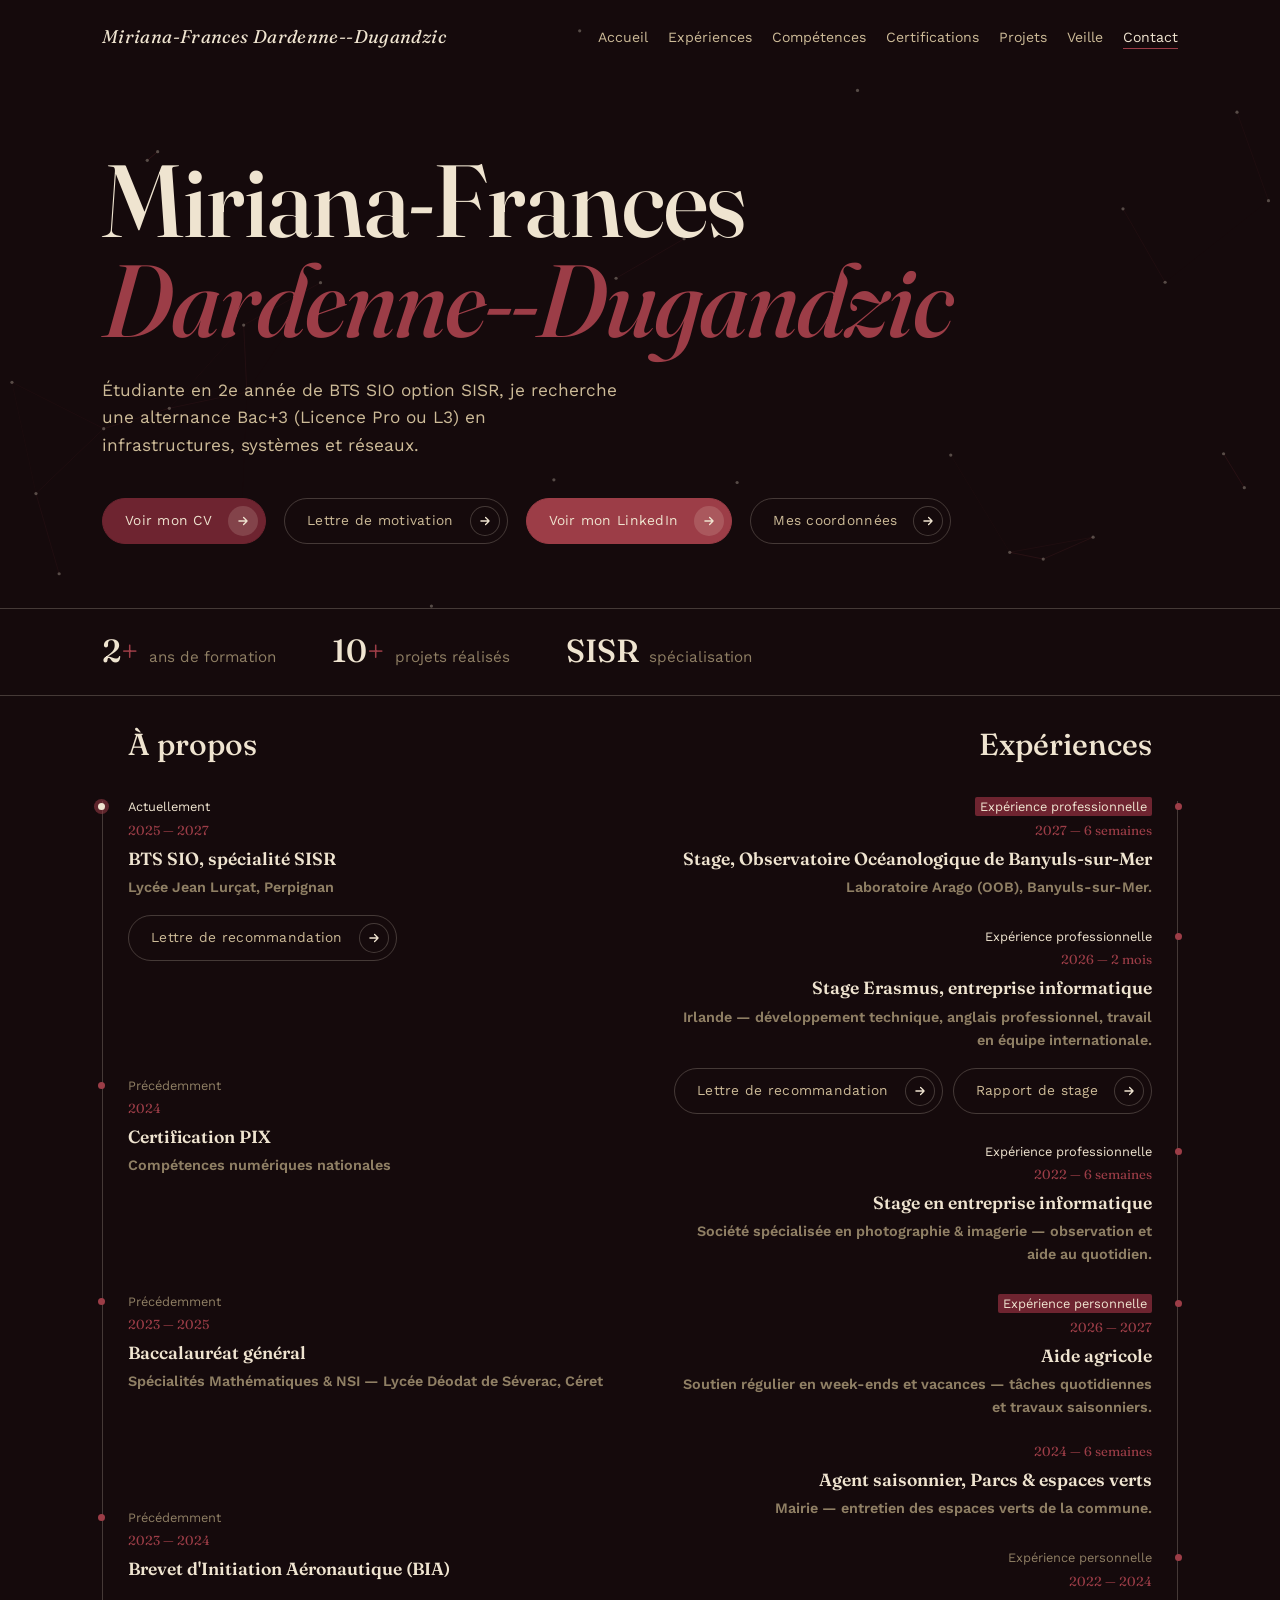
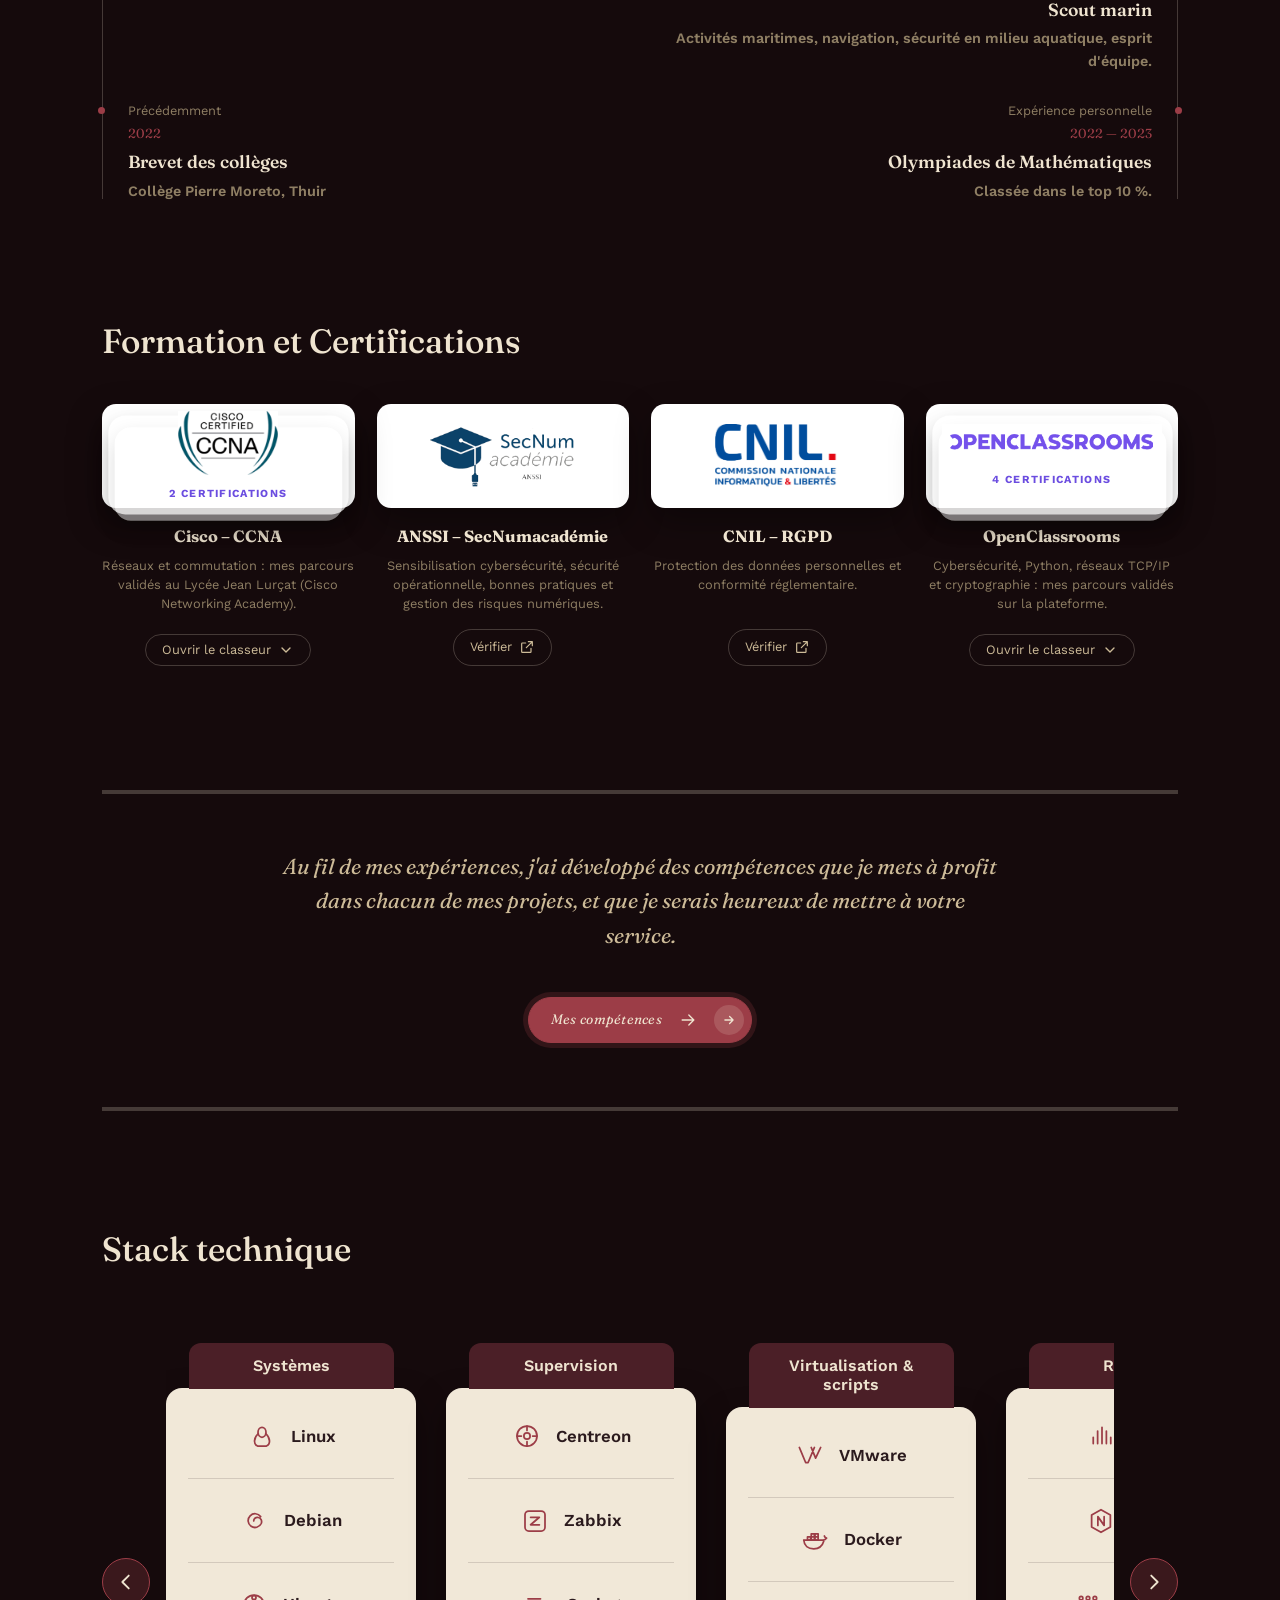
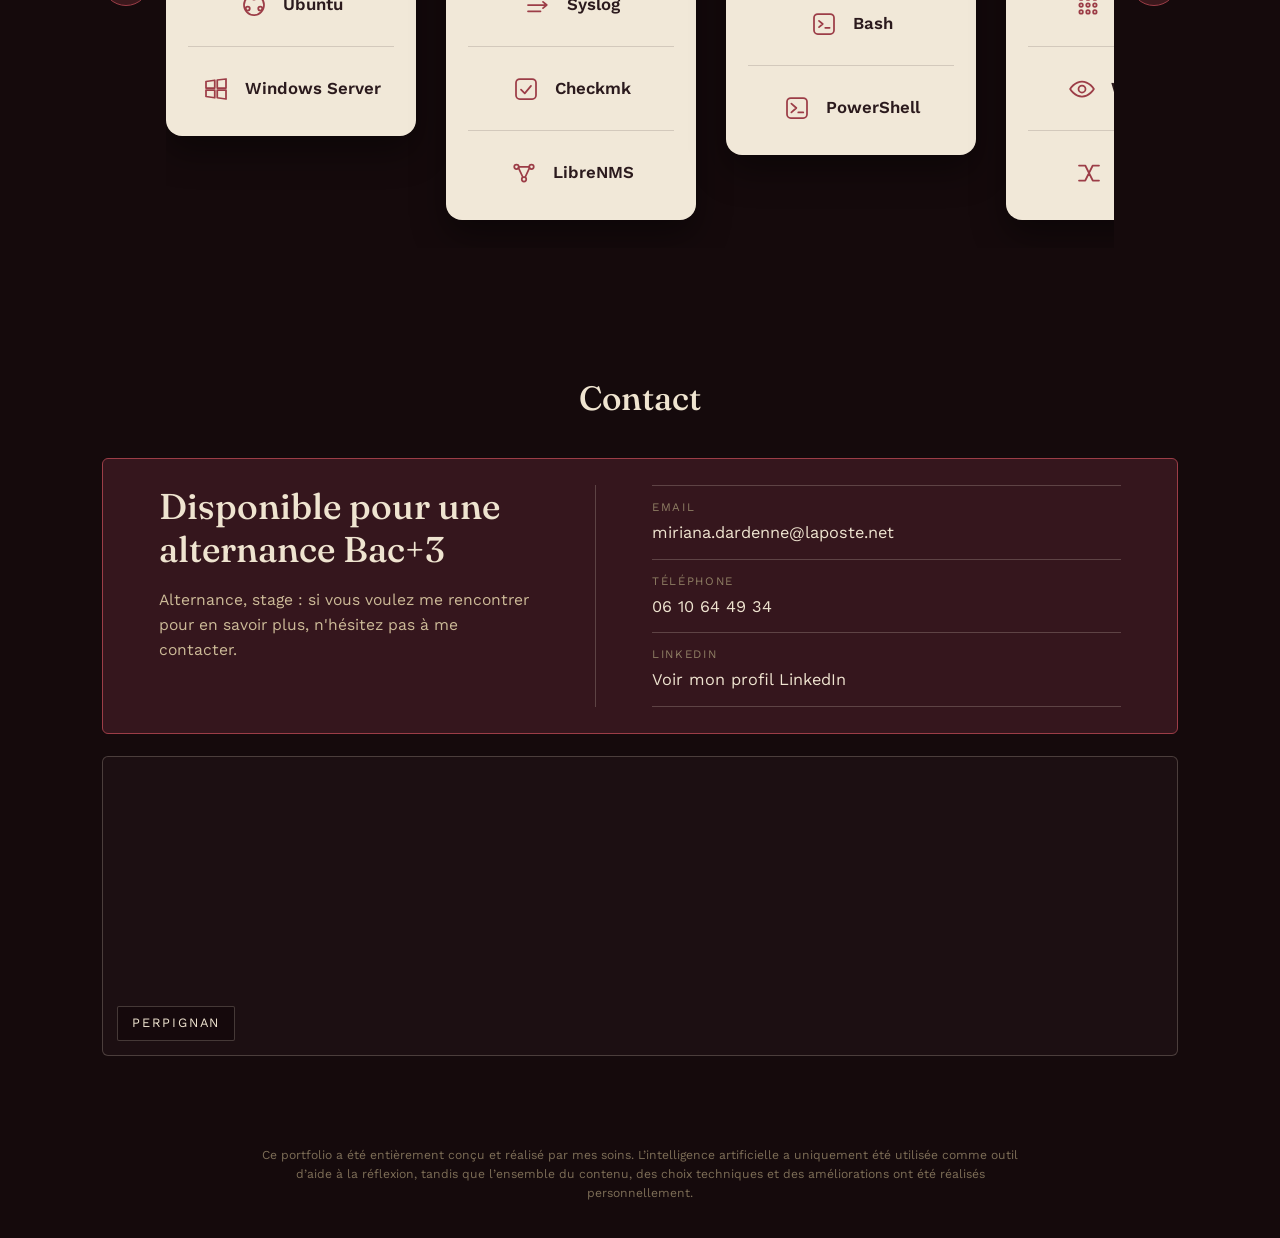
==== commit 6138fdf8: "Update LinkedIn profile link in index.html" ====
--- a/index.html
+++ b/index.html
@@ -49,7 +49,7 @@
       <a href="CV_Miriana_Dardenne.pdf" target="_blank" rel="noopener" class="btn btn-primary">Voir mon CV</a>
       <a href="Lettre_de_motivation_Miriana_Dardenne.pdf" target="_blank" rel="noopener" class="btn btn-ghost">Lettre de motivation</a>
       <!-- 🔧 remplace le lien ci-dessous par l'adresse de ton profil LinkedIn -->
-      <a href="https://www.linkedin.com/in/TON-PROFIL" target="_blank" rel="noopener" class="btn btn-accent">Voir mon LinkedIn</a>
+      <a href="https://www.linkedin.com/in/miriana-dardenne-1625ba385/" target="_blank" rel="noopener" class="btn btn-accent">Voir mon LinkedIn</a>
       <a href="#contact" class="btn btn-ghost">Mes coordonnées</a>
     </div>
   </div>
